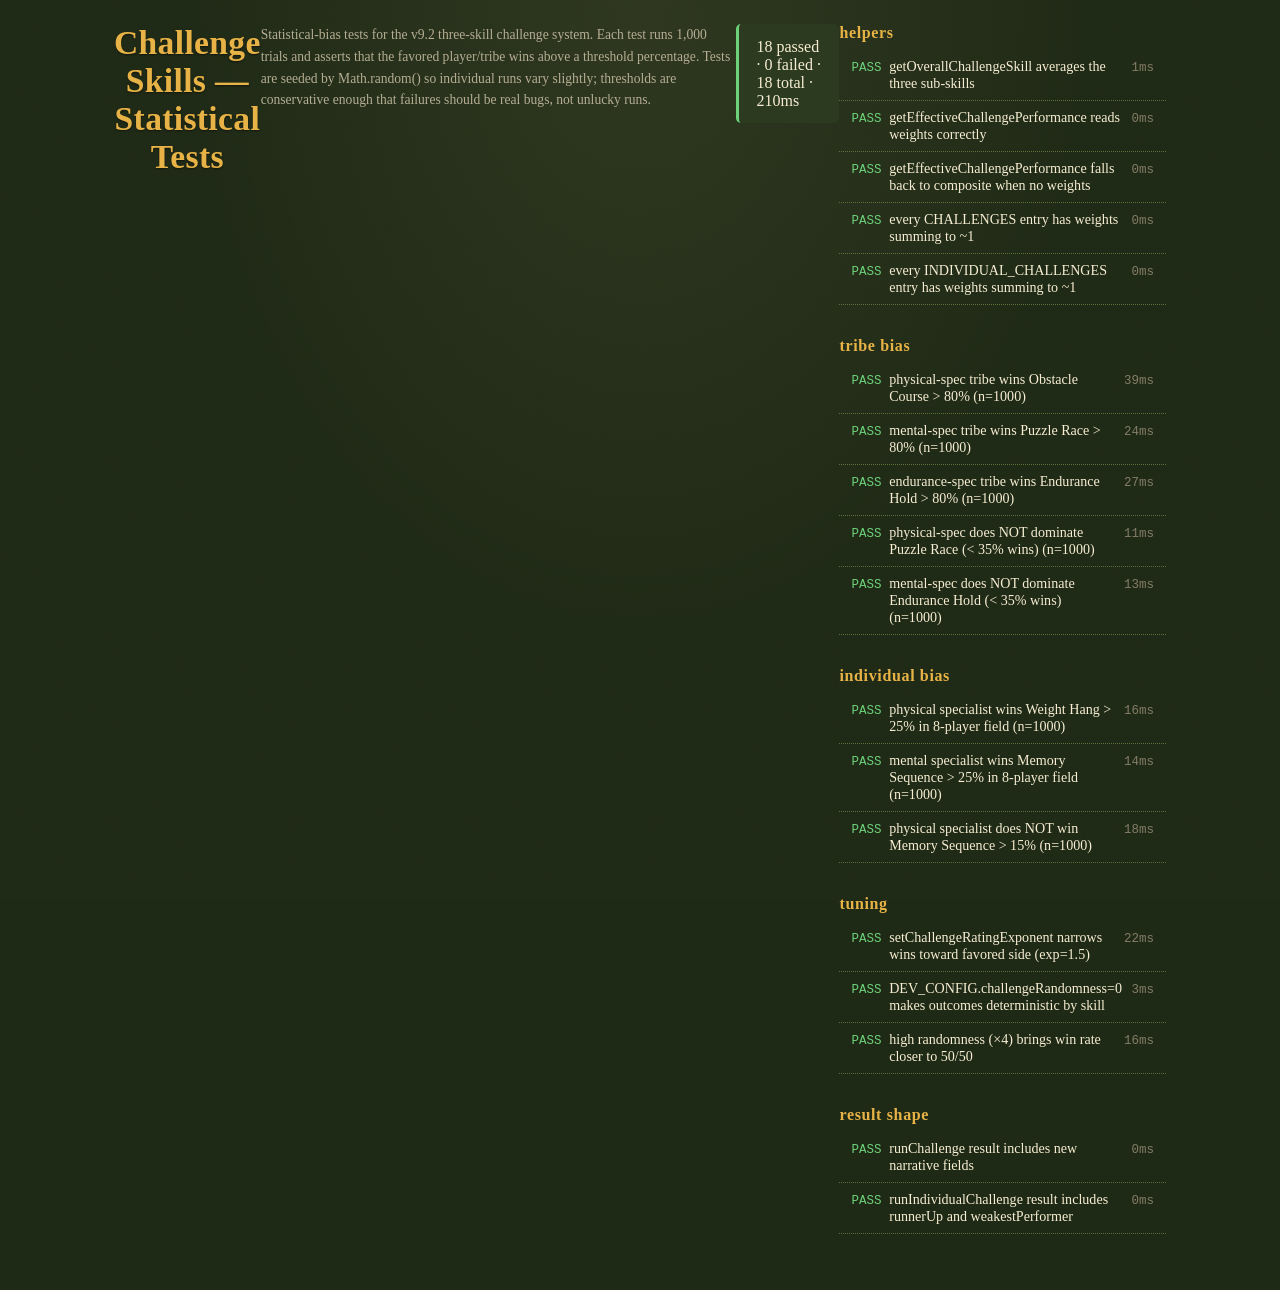
==== tests-challenges.html @ 16ec7fd6 "Add tests and tuning hooks for tri-factor challenge skill system" ====
<!DOCTYPE html>
<html lang="en">
<head>
  <meta charset="UTF-8" />
  <meta name="viewport" content="width=device-width, initial-scale=1.0" />
  <title>Challenge Skills — Statistical Tests</title>
  <link rel="stylesheet" href="src/styles.css" />
  <style>
    body { padding: 1.5rem; max-width: 1100px; margin: 0 auto; }
    .test-suite { margin-bottom: 2rem; }
    .test-suite h3 {
      font-size: 1rem;
      letter-spacing: 0.04em;
      margin-bottom: 0.5rem;
      color: var(--gold);
    }
    .test-row {
      padding: 0.5rem 0.75rem;
      border-bottom: 1px dotted var(--border-dim);
      display: grid;
      grid-template-columns: 4ch 1fr auto;
      gap: 0.6rem;
      align-items: baseline;
      font-size: 0.88rem;
    }
    .test-row[data-status="pass"] .test-tag { color: #6dd17a; }
    .test-row[data-status="fail"] .test-tag { color: #ff7e6e; font-weight: bold; }
    .test-tag { font-family: monospace; font-size: 0.78rem; }
    .test-name { color: var(--text-primary); }
    .test-detail {
      color: var(--text-faint);
      font-family: monospace;
      font-size: 0.78rem;
      text-align: right;
    }
    .test-summary {
      padding: 0.85rem 1.1rem;
      border-radius: 5px;
      margin-bottom: 1.5rem;
      background: var(--bg-card);
      border-left: 3px solid var(--gold);
    }
    .test-summary.all-pass { border-left-color: #6dd17a; }
    .test-summary.has-fail { border-left-color: #ff7e6e; }
  </style>
</head>
<body class="scene-day">

<h1>Challenge Skills — Statistical Tests</h1>
<p class="muted" style="margin-bottom:1.5rem">
  Statistical-bias tests for the v9.2 three-skill challenge system.
  Each test runs 1,000 trials and asserts that the favored player/tribe
  wins above a threshold percentage. Tests are seeded by Math.random() so
  individual runs vary slightly; thresholds are conservative enough that
  failures should be real bugs, not unlucky runs.
</p>

<div id="test-summary" class="test-summary">Running…</div>
<div id="test-results"></div>

<!-- App scripts (no main.js — we don't want auto-boot). -->
<script src="src/util.js"></script>
<script src="src/data/contestants.js"></script>
<script src="src/data/season.js"></script>
<script src="src/data/flavor.js"></script>
<script src="src/data/schema.js"></script>
<script src="src/data/seasonPresets.js"></script>
<script src="src/data/savedSetups.js"></script>
<script src="src/data/setupIo.js"></script>
<script src="src/engine/eventLog.js"></script>
<script src="src/engine/idols.js"></script>
<script src="src/engine/relationships.js"></script>
<script src="src/engine/alliances.js"></script>
<script src="src/engine/campLife.js"></script>
<script src="src/engine/challenge.js"></script>
<script src="src/engine/vote.js"></script>
<script src="src/engine/jury.js"></script>
<script src="src/engine/finalTribal.js"></script>

<script>
// ─── Tiny test harness ──────────────────────────────────────────────────────
const TESTS = [];
function test(suite, name, fn) { TESTS.push({ suite, name, fn }); }

class AssertionError extends Error {}
function assert(cond, msg) {
  if (!cond) throw new AssertionError(msg || "assertion failed");
}

// Statistical assertion helper. Reports the actual win rate so failure
// messages are informative.
function assertWinRate(wins, trials, minPct, label) {
  const pct = (wins / trials) * 100;
  if (pct < minPct) {
    throw new AssertionError(
      `${label}: expected ≥ ${minPct.toFixed(1)}%, got ${pct.toFixed(1)}% (${wins}/${trials})`
    );
  }
  return pct;
}

// ─── Builders ────────────────────────────────────────────────────────────────

function makeContestant(id, name, p, m, e, social = 5, strategy = 5) {
  const c = {
    id, name, tribe: null, active: true,
    physicalChallengeSkill:  p,
    mentalChallengeSkill:    m,
    enduranceChallengeSkill: e,
    social, strategy, suspicion: 0,
  };
  normalizeContestantStats(c);
  return c;
}

// Two 8-player tribes with hand-tuned compositions, used in tribe-bias tests.
function makeTribePair(skewedTribe, otherTribe) {
  return { A: skewedTribe, B: otherTribe };
}

function makeTribeOfSpec(skill, count = 8) {
  // skill: "physical" | "mental" | "endurance" — every member has 9 in that
  // skill and 4 in the other two, so the team is genuinely specialized.
  const p = skill === "physical"  ? 9 : 4;
  const m = skill === "mental"    ? 9 : 4;
  const e = skill === "endurance" ? 9 : 4;
  return Array.from({ length: count }, (_, i) =>
    makeContestant(`${skill}-${i}`, `${skill}#${i}`, p, m, e)
  );
}

function makeTribeBalanced(count = 8) {
  return Array.from({ length: count }, (_, i) =>
    makeContestant(`bal-${i}`, `bal#${i}`, 6, 6, 6)
  );
}

// Picks a specific challenge by name from the engine's arrays so we can
// test against a known type/weights.
function challengeByName(arr, name) {
  const found = arr.find(c => c.name === name);
  if (!found) throw new Error(`Challenge '${name}' not found`);
  return found;
}

// ─── Test instrumentation ───────────────────────────────────────────────────
//
// runChallenge picks a random challenge from CHALLENGES. For statistical
// tests we want to lock the picked challenge by mutating the array
// temporarily. This helper isolates each tribe-challenge run to a single
// named challenge from CHALLENGES.

function withFixedTribeChallenge(name, fn) {
  const original = CHALLENGES.slice();
  const target   = challengeByName(CHALLENGES, name);
  CHALLENGES.length = 0;
  CHALLENGES.push(target);
  try { return fn(); } finally {
    CHALLENGES.length = 0;
    for (const c of original) CHALLENGES.push(c);
  }
}

function withFixedIndividualChallenge(name, fn) {
  const original = INDIVIDUAL_CHALLENGES.slice();
  const target   = challengeByName(INDIVIDUAL_CHALLENGES, name);
  INDIVIDUAL_CHALLENGES.length = 0;
  INDIVIDUAL_CHALLENGES.push(target);
  try { return fn(); } finally {
    INDIVIDUAL_CHALLENGES.length = 0;
    for (const c of original) INDIVIDUAL_CHALLENGES.push(c);
  }
}

const TRIALS = 1000;

// ─── Suite: helpers ──────────────────────────────────────────────────────────

test("helpers", "getOverallChallengeSkill averages the three sub-skills", () => {
  const c = makeContestant("t", "T", 9, 6, 3);
  const o = getOverallChallengeSkill(c);
  assert(Math.abs(o - 6) < 0.001, `expected 6, got ${o}`);
});

test("helpers", "getEffectiveChallengePerformance reads weights correctly", () => {
  const c = makeContestant("t", "T", 8, 4, 6);
  const ch = { challengeSkillWeights: { physical: 0.7, mental: 0.1, endurance: 0.2 } };
  const r = getEffectiveChallengePerformance(c, ch);
  assert(Math.abs(r - 7.2) < 0.001, `expected 7.2, got ${r}`);
});

test("helpers", "getEffectiveChallengePerformance falls back to composite when no weights", () => {
  const c = makeContestant("t", "T", 9, 6, 3);
  const r = getEffectiveChallengePerformance(c, null);
  assert(Math.abs(r - 6) < 0.001, `expected 6, got ${r}`);
});

test("helpers", "every CHALLENGES entry has weights summing to ~1", () => {
  for (const ch of CHALLENGES) {
    const w = ch.challengeSkillWeights;
    assert(w, `${ch.name}: missing weights`);
    const sum = (w.physical ?? 0) + (w.mental ?? 0) + (w.endurance ?? 0);
    assert(Math.abs(sum - 1) < 0.001, `${ch.name}: weights sum to ${sum}, expected 1`);
  }
});

test("helpers", "every INDIVIDUAL_CHALLENGES entry has weights summing to ~1", () => {
  for (const ch of INDIVIDUAL_CHALLENGES) {
    const w = ch.challengeSkillWeights;
    assert(w, `${ch.name}: missing weights`);
    const sum = (w.physical ?? 0) + (w.mental ?? 0) + (w.endurance ?? 0);
    assert(Math.abs(sum - 1) < 0.001, `${ch.name}: weights sum to ${sum}, expected 1`);
  }
});

// ─── Suite: skill bias in tribe challenges ───────────────────────────────────

test("tribe bias", `physical-spec tribe wins Obstacle Course > 80% (n=${TRIALS})`, () => {
  let wins = 0;
  withFixedTribeChallenge("Obstacle Course", () => {
    for (let i = 0; i < TRIALS; i++) {
      const tribes = { A: makeTribeOfSpec("physical"), B: makeTribeBalanced() };
      const result = runChallenge(tribes);
      if (result.winner === "A") wins++;
    }
  });
  assertWinRate(wins, TRIALS, 80, "physical-spec vs balanced (Obstacle Course)");
});

test("tribe bias", `mental-spec tribe wins Puzzle Race > 80% (n=${TRIALS})`, () => {
  let wins = 0;
  withFixedTribeChallenge("Puzzle Race", () => {
    for (let i = 0; i < TRIALS; i++) {
      const tribes = { A: makeTribeOfSpec("mental"), B: makeTribeBalanced() };
      const result = runChallenge(tribes);
      if (result.winner === "A") wins++;
    }
  });
  assertWinRate(wins, TRIALS, 80, "mental-spec vs balanced (Puzzle Race)");
});

test("tribe bias", `endurance-spec tribe wins Endurance Hold > 80% (n=${TRIALS})`, () => {
  let wins = 0;
  withFixedTribeChallenge("Endurance Hold", () => {
    for (let i = 0; i < TRIALS; i++) {
      const tribes = { A: makeTribeOfSpec("endurance"), B: makeTribeBalanced() };
      const result = runChallenge(tribes);
      if (result.winner === "A") wins++;
    }
  });
  assertWinRate(wins, TRIALS, 80, "endurance-spec vs balanced (Endurance Hold)");
});

test("tribe bias", `physical-spec does NOT dominate Puzzle Race (< 35% wins) (n=${TRIALS})`, () => {
  // Inverse check: a physical-stacked team should LOSE the puzzle most of
  // the time when up against a balanced tribe.
  let wins = 0;
  withFixedTribeChallenge("Puzzle Race", () => {
    for (let i = 0; i < TRIALS; i++) {
      const tribes = { A: makeTribeOfSpec("physical"), B: makeTribeBalanced() };
      const result = runChallenge(tribes);
      if (result.winner === "A") wins++;
    }
  });
  const pct = (wins / TRIALS) * 100;
  if (pct >= 35) {
    throw new AssertionError(
      `physical-spec wins ${pct.toFixed(1)}% of Puzzle Race vs balanced — should be < 35%`
    );
  }
});

test("tribe bias", `mental-spec does NOT dominate Endurance Hold (< 35% wins) (n=${TRIALS})`, () => {
  let wins = 0;
  withFixedTribeChallenge("Endurance Hold", () => {
    for (let i = 0; i < TRIALS; i++) {
      const tribes = { A: makeTribeOfSpec("mental"), B: makeTribeBalanced() };
      const result = runChallenge(tribes);
      if (result.winner === "A") wins++;
    }
  });
  const pct = (wins / TRIALS) * 100;
  if (pct >= 35) {
    throw new AssertionError(
      `mental-spec wins ${pct.toFixed(1)}% of Endurance Hold vs balanced — should be < 35%`
    );
  }
});

// ─── Suite: skill bias in individual challenges ─────────────────────────────

test("individual bias", `physical specialist wins Weight Hang > 25% in 8-player field (n=${TRIALS})`, () => {
  // In an 8-player field, baseline win rate is 12.5%. A specialist tuned
  // to the dominant skill should clear 25% — twice baseline. Conservative
  // threshold to avoid flake; tighten if exponent is raised in the future.
  let wins = 0;
  withFixedIndividualChallenge("Weight Hang", () => {
    for (let i = 0; i < TRIALS; i++) {
      const specialist = makeContestant("spec", "Spec", 5, 4, 10);
      const others = Array.from({ length: 7 }, (_, i) =>
        makeContestant(`o${i}`, `O${i}`, 6, 6, 6)
      );
      const result = runIndividualChallenge([specialist, ...others]);
      if (result.winner.id === "spec") wins++;
    }
  });
  assertWinRate(wins, TRIALS, 25, "endurance-spec in Weight Hang (8-player field)");
});

test("individual bias", `mental specialist wins Memory Sequence > 25% in 8-player field (n=${TRIALS})`, () => {
  let wins = 0;
  withFixedIndividualChallenge("Memory Sequence", () => {
    for (let i = 0; i < TRIALS; i++) {
      const specialist = makeContestant("spec", "Spec", 4, 10, 5);
      const others = Array.from({ length: 7 }, (_, i) =>
        makeContestant(`o${i}`, `O${i}`, 6, 6, 6)
      );
      const result = runIndividualChallenge([specialist, ...others]);
      if (result.winner.id === "spec") wins++;
    }
  });
  assertWinRate(wins, TRIALS, 25, "mental-spec in Memory Sequence (8-player field)");
});

test("individual bias", `physical specialist does NOT win Memory Sequence > 15% (n=${TRIALS})`, () => {
  // Inverse: physical specialist in mental challenge should be at or below
  // baseline (12.5%). 15% threshold leaves slack for noise.
  let wins = 0;
  withFixedIndividualChallenge("Memory Sequence", () => {
    for (let i = 0; i < TRIALS; i++) {
      const specialist = makeContestant("spec", "Spec", 10, 4, 5);
      const others = Array.from({ length: 7 }, (_, i) =>
        makeContestant(`o${i}`, `O${i}`, 6, 6, 6)
      );
      const result = runIndividualChallenge([specialist, ...others]);
      if (result.winner.id === "spec") wins++;
    }
  });
  const pct = (wins / TRIALS) * 100;
  if (pct > 15) {
    throw new AssertionError(
      `physical-spec wins ${pct.toFixed(1)}% of Memory Sequence — expected ≤ 15%`
    );
  }
});

// ─── Suite: tuning hooks ────────────────────────────────────────────────────

test("tuning", `setChallengeRatingExponent narrows wins toward favored side (exp=1.5)`, () => {
  // Same scenario as the earlier mental-specialist test, but with a higher
  // exponent. The favored side should win MORE often than at exponent 1.0.
  const baseline = (() => {
    let wins = 0;
    withFixedTribeChallenge("Puzzle Race", () => {
      for (let i = 0; i < TRIALS / 2; i++) {
        const tribes = { A: makeTribeOfSpec("mental"), B: makeTribeBalanced() };
        if (runChallenge(tribes).winner === "A") wins++;
      }
    });
    return wins / (TRIALS / 2);
  })();

  const prev = setChallengeRatingExponent(1.5);
  let amplifiedWins = 0;
  try {
    withFixedTribeChallenge("Puzzle Race", () => {
      for (let i = 0; i < TRIALS / 2; i++) {
        const tribes = { A: makeTribeOfSpec("mental"), B: makeTribeBalanced() };
        if (runChallenge(tribes).winner === "A") amplifiedWins++;
      }
    });
  } finally {
    setChallengeRatingExponent(prev);
  }
  const amplified = amplifiedWins / (TRIALS / 2);

  if (amplified < baseline - 0.05) {
    throw new AssertionError(
      `expected amplified (${(amplified * 100).toFixed(1)}%) ≥ baseline (${(baseline * 100).toFixed(1)}%) - 5%`
    );
  }
});

test("tuning", `DEV_CONFIG.challengeRandomness=0 makes outcomes deterministic by skill`, () => {
  const prevRand = window.DEV_CONFIG?.challengeRandomness;
  window.DEV_CONFIG = window.DEV_CONFIG || {};
  window.DEV_CONFIG.challengeRandomness = 0;
  let wins = 0;
  try {
    withFixedTribeChallenge("Obstacle Course", () => {
      for (let i = 0; i < 200; i++) {
        const tribes = { A: makeTribeOfSpec("physical"), B: makeTribeBalanced() };
        if (runChallenge(tribes).winner === "A") wins++;
      }
    });
  } finally {
    window.DEV_CONFIG.challengeRandomness = prevRand;
  }
  // With zero randomness, the stronger tribe should win 100% of the time.
  if (wins !== 200) {
    throw new AssertionError(
      `expected 200/200 wins with randomness=0, got ${wins}/200`
    );
  }
});

test("tuning", `high randomness (×4) brings win rate closer to 50/50`, () => {
  const prevRand = window.DEV_CONFIG?.challengeRandomness;
  window.DEV_CONFIG = window.DEV_CONFIG || {};
  window.DEV_CONFIG.challengeRandomness = 4;
  let wins = 0;
  try {
    withFixedTribeChallenge("Obstacle Course", () => {
      for (let i = 0; i < TRIALS; i++) {
        const tribes = { A: makeTribeOfSpec("physical"), B: makeTribeBalanced() };
        if (runChallenge(tribes).winner === "A") wins++;
      }
    });
  } finally {
    window.DEV_CONFIG.challengeRandomness = prevRand;
  }
  const pct = (wins / TRIALS) * 100;
  // High randomness should pull the rate well below the >80% bias seen at
  // randomness=1. Conservative bound: < 80%.
  if (pct >= 80) {
    throw new AssertionError(
      `expected high-randomness physical-spec wins < 80%, got ${pct.toFixed(1)}%`
    );
  }
});

// ─── Suite: result shape ─────────────────────────────────────────────────────

test("result shape", "runChallenge result includes new narrative fields", () => {
  const tribes = { A: makeTribeOfSpec("physical"), B: makeTribeBalanced() };
  const r = runChallenge(tribes);
  assert("challengeType"    in r, "missing challengeType");
  assert("topPerformer"     in r, "missing topPerformer");
  assert("weakestPerformer" in r, "missing weakestPerformer");
});

test("result shape", "runIndividualChallenge result includes runnerUp and weakestPerformer", () => {
  const members = Array.from({ length: 6 }, (_, i) =>
    makeContestant(`m${i}`, `M${i}`, 5 + i, 5, 5)
  );
  const r = runIndividualChallenge(members);
  assert("runnerUp"         in r, "missing runnerUp");
  assert("weakestPerformer" in r, "missing weakestPerformer");
  assert(r.winner !== r.runnerUp, "winner and runnerUp should differ");
});

// ─── Run ─────────────────────────────────────────────────────────────────────

window.addEventListener("DOMContentLoaded", () => {
  const resultsEl = document.getElementById("test-results");
  const summaryEl = document.getElementById("test-summary");

  const bySuite = {};
  for (const t of TESTS) (bySuite[t.suite] ||= []).push(t);

  let passed = 0, failed = 0;
  const startedAt = performance.now();

  for (const suiteName of Object.keys(bySuite)) {
    const suiteEl = document.createElement("div");
    suiteEl.className = "test-suite";
    suiteEl.innerHTML = `<h3>${suiteName}</h3>`;
    for (const t of bySuite[suiteName]) {
      const row = document.createElement("div");
      row.className = "test-row";
      const t0 = performance.now();
      try {
        t.fn();
        const ms = (performance.now() - t0).toFixed(0);
        row.dataset.status = "pass";
        row.innerHTML = `<span class="test-tag">PASS</span>
                         <span class="test-name">${t.name}</span>
                         <span class="test-detail">${ms}ms</span>`;
        passed++;
      } catch (e) {
        const ms = (performance.now() - t0).toFixed(0);
        row.dataset.status = "fail";
        row.innerHTML = `<span class="test-tag">FAIL</span>
                         <span class="test-name">${t.name}</span>
                         <span class="test-detail">${ms}ms · ${(e && e.message) || e}</span>`;
        failed++;
        console.error("[test failed]", t.suite, t.name, e);
      }
      suiteEl.appendChild(row);
    }
    resultsEl.appendChild(suiteEl);
  }

  const totalMs = (performance.now() - startedAt).toFixed(0);
  summaryEl.textContent =
    `${passed} passed · ${failed} failed · ${TESTS.length} total · ${totalMs}ms`;
  summaryEl.classList.add(failed === 0 ? "all-pass" : "has-fail");
});
</script>

</body>
</html>
---- src/styles.css ----
/* ── Reset ── */
*, *::before, *::after {
  box-sizing: border-box;
  margin: 0;
  padding: 0;
}

/* ──────────────────────────────────────────────────────────────────────── */
/* v8.1 — Visual design system foundation                                 */
/*                                                                         */
/* Two scene palettes:                                                    */
/*   • DAY (default :root) — Camp Life: weathered driftwood, warm sand,   */
/*     palm shadow, sun-glazed wood, woven cord. Warm-dusk dark mode      */
/*     with cream text on amber-tinted dark surfaces. Feels like sitting */
/*     under a shade structure on the beach late in the afternoon.        */
/*                                                                        */
/*   • NIGHT (body.scene-night) — Tribal Council: firelit charcoal,       */
/*     ember red-orange, smoke, deep jungle. Used for Tribal Council and  */
/*     Final Tribal screens. Pushes toward black with torch-amber glow.   */
/*                                                                        */
/* All existing screens read these tokens by name (--bg-card, --gold,     */
/* etc.) so the palette swap propagates without per-screen CSS surgery.   */
/* Hardcoded hex values remaining in older CSS will still render but      */
/* won't shift between scenes — that's OK as a first pass; v8.x can       */
/* migrate them as needed.                                                */
/* ──────────────────────────────────────────────────────────────────────── */

/* ──────────────────────────────────────────────────────────────────────── */
/* v8.9 — TRUE warm-jungle correction                                      */
/*                                                                         */
/* The v8.8 jungle palette had hex values where Blue ≥ Red                */
/* (e.g. #2a4030 = R42/G64/B48), which made the foundation read as a      */
/* cool sea-green / blue-green rather than a warm forest green. This     */
/* pass rebuilds the palette with G dominant and B much lower than R    */
/* for every surface — pure foliage, moss, olive, canopy, bark.        */
/*                                                                      */
/* Correctness rule applied to every surface token:                    */
/*   GREEN dominant, RED close behind, BLUE clearly lowest.            */
/*   (e.g. #2c3a1f = R44/G58/B31 reads as warm forest green;           */
/*    avoid #2a4030 = R42/G64/B48 which reads as sea green.)           */
/*                                                                     */
/* Day palette: humid sunlit jungle — deep canopy base, lifted leaf   */
/* panels, sun-bleached olive borders, warm parchment text.           */
/*                                                                    */
/* Night palette: deep jungle-night — green-black canopy shadow,     */
/* charcoal-moss panels, ember edges.                                */
/*                                                                   */
/* Both palettes use warm overhead light + ember-from-below overlays */
/* to add humid tropical atmosphere on top of the foliage tones.    */
/* ──────────────────────────────────────────────────────────────── */

:root {
  /* ── Surfaces ─ true warm forest jungle (G dominant, B lowest) */
  --bg-base:      #1f2a16;   /* deep canopy shadow   — R31/G42/B22 */
  --bg-card:      #2c3a1f;   /* lifted leaf panel    — R44/G58/B31 */
  --bg-raised:    #3e5028;   /* sunlit foliage       — R62/G80/B40 */
  --border-dim:   #5c7038;   /* muted olive sage     — R92/G112/B56 */
  --border-mid:   #7d9456;   /* sun-bleached olive   — R125/G148/B86 */

  /* ── Text ─ warm parchment, very high contrast on warm green */
  --text-primary: #f6edd2;   /* sun-faded canvas */
  --text-dim:     #ddd1ae;   /* faded parchment */
  --text-muted:   #b5ae93;   /* aged parchment */
  --text-faint:   #847d68;   /* dust label */

  /* ── Accent ─ torchlight gold (unchanged) */
  --gold:         #e8b346;
  --gold-dim:     #c89028;

  /* ── Status colors ─ readable on warm green
     Green-text shifts to a brighter SUN-LEAF so it stands apart from
     the warm-moss backgrounds. Red-text shifts toward warm clay/coral
     — the complementary opposite of green, pops without clashing. */
  --green-bg:     #1a2415;   /* deeper canopy */
  --green-border: #4d7035;
  --green-text:   #b8e090;   /* fresh sun-leaf */

  --red-bg:       #2e1d18;
  --red-border:   #8a4632;   /* terracotta */
  --red-text:     #ed9a78;   /* warm clay */

  /* ── Shadows ─ daytime panels lift gently, jungle-floor green tinted */
  --shadow-low:   0 1px 2px rgba(20, 25, 12, 0.25);
  --shadow-med:   0 4px 12px rgba(20, 25, 12, 0.28),
                  inset 0 1px 0 rgba(255, 245, 220, 0.06);
  --shadow-high:  0 8px 24px rgba(20, 25, 12, 0.35),
                  inset 0 1px 0 rgba(255, 245, 220, 0.08);

  /* ── Atmospheric overlay ─ subtle sunlit warmth filtering through canopy */
  --scene-overlay: radial-gradient(
    ellipse at 50% 0%,
    rgba(255, 220, 150, 0.07) 0%,
    rgba(255, 220, 150, 0)    50%
  );
}

/* ──────────────────────────────────────────────────────────────────────── */
/* NIGHT scene — Tribal Council / firelit / ceremonial                    */
/* Activated by body.scene-night (set in main.js showScreen).             */
/* v8.9: hex values rebuilt with G dominant and B clearly lowest, so     */
/* the night palette reads as warm jungle-night green-black rather than */
/* a cool sea-green-black. Tribal still feels darker and more dangerous */
/* than Camp Life, with the same warm-foliage foundation as day.        */
/* ──────────────────────────────────────────────────────────────────── */
body.scene-night {
  /* ── Surfaces ─ deep jungle-night, warm green-black (G > R > B) */
  --bg-base:      #121a0e;   /* deep canopy shadow at night — R18/G26/B14 */
  --bg-card:      #1c2616;   /* charcoal-moss panel        — R28/G38/B22 */
  --bg-raised:    #283322;   /* raised charcoal-moss        — R40/G51/B34 */
  --border-dim:   #2e3a22;   /* deeper jungle border        — R46/G58/B34 */
  --border-mid:   #4d5e36;   /* ember-licked olive edge     — R77/G94/B54 */

  /* ── Text ─ warmer cream against jungle-night */
  --text-primary: #f4e8cc;
  --text-dim:     #d8caa4;
  --text-muted:   #9c947c;
  --text-faint:   #6c6858;

  /* ── Accent ─ torch flame, slightly brighter */
  --gold:         #f4c542;
  --gold-dim:     #cc9528;

  /* ── Status colors ─ readable on jungle-night */
  --green-text:   #98c890;
  --red-text:     #ec8870;

  /* ── Shadows ─ slightly deeper at night, jungle-floor green tinted */
  --shadow-med:   0 4px 18px rgba(0, 0, 0, 0.45),
                  inset 0 1px 0 rgba(244, 200, 120, 0.06);
  --shadow-high:  0 12px 36px rgba(0, 0, 0, 0.55),
                  inset 0 1px 0 rgba(244, 200, 120, 0.08);

  /* Ember glow rising from below — torch at the center of the firepit */
  --scene-overlay: radial-gradient(
    ellipse at 50% 100%,
    rgba(244, 145, 50, 0.08) 0%,
    rgba(244, 145, 50, 0)    50%
  );
}

/* ── Base ── */
body {
  font-family: Georgia, "Iowan Old Style", "Palatino Linotype", serif;
  background-color: var(--bg-base);
  color: var(--text-primary);
  min-height: 100vh;
  display: flex;
  justify-content: center;
  align-items: flex-start;
  padding: 2rem 1rem;
  position: relative;
  /* v8.1 + v8.6 + v8.7: scene-aware atmospheric wash. The scene overlay
     (warm-overhead light for day, ember-from-below at night) is always
     present; the inner vignette that darkens page edges is gated to
     night via the .scene-night override block below — daytime screens
     read as open and bright, nighttime Tribal carries the darkening. */
  background-image: var(--scene-overlay);
  background-attachment: fixed;
}

/* v8.7: night-only vignette layer. Tribal screens get the page-edge
   darkening that creates the firepit/chamber feeling. Day screens skip
   this entirely so Camp Life and other daytime contexts feel outdoors-
   bright. Overrides the body background-image to add the vignette. */
body.scene-night {
  background-image:
    var(--scene-overlay),
    radial-gradient(ellipse at 50% 50%,
      transparent 50%,
      rgba(0, 0, 0, 0.32) 100%);
}

/* v8.1: subtle film-grain texture overlay for "humid air" — sits between
   body bg and content. Pure CSS via SVG noise data URL so no asset is
   needed. Opacity is intentionally very low so the grain reads as
   atmosphere, not as visual noise. */
body::before {
  content: "";
  position: fixed;
  inset: 0;
  pointer-events: none;
  z-index: 0;
  /* v8.7: day reduces grain further so daytime screens feel clean and bright;
     night keeps a touch more grain for atmosphere. The base value here is
     the day intensity; .scene-night overrides up. */
  opacity: 0.025;
  mix-blend-mode: overlay;
  background-image: url("data:image/svg+xml;utf8,<svg xmlns='http://www.w3.org/2000/svg' width='180' height='180'><filter id='n'><feTurbulence type='fractalNoise' baseFrequency='0.85' numOctaves='2' stitchTiles='stitch'/><feColorMatrix values='0 0 0 0 1  0 0 0 0 0.95  0 0 0 0 0.85  0 0 0 0.5 0'/></filter><rect width='100%25' height='100%25' filter='url(%23n)' opacity='1'/></svg>");
}

/* v8.7: night keeps a stronger noise grain for ceremonial atmosphere */
body.scene-night::before {
  opacity: 0.045;
}

/* Body content sits above the noise overlay */
body > * {
  position: relative;
  z-index: 1;
}

/* ── Typography ── */
/* v8.1: headings use a slightly heavier serif weight + warm gold color
   suggestive of carved/torchlit lettering. Letter-spacing tightened so
   they read as titles, not labels. */
h1 {
  font-size: 2.1rem;
  color: var(--gold);
  margin-bottom: 0.5rem;
  text-align: center;
  font-weight: 600;
  letter-spacing: 0.01em;
  text-shadow: 0 1px 2px rgba(0, 0, 0, 0.5);
}

h2 {
  font-size: 1.45rem;
  color: var(--gold);
  margin-bottom: 0.35rem;
  font-weight: 600;
  letter-spacing: 0.01em;
  text-shadow: 0 1px 1px rgba(0, 0, 0, 0.4);
}

h3 {
  font-size: 1rem;
  color: var(--text-primary);
  margin-bottom: 0.5rem;
}

p {
  line-height: 1.6;
  margin-bottom: 0.75rem;
}

/* Small all-caps label shown above a screen's main heading.
   v8.1: warmed letterspacing — feels like a carved label on a wood plank. */
.screen-eyebrow {
  font-size: 0.7rem;
  text-transform: uppercase;
  letter-spacing: 0.16em;
  color: var(--text-faint);
  margin-bottom: 0.3rem;
  margin-top: 0;
}

/* ── Buttons ── */
/* v8.1: warm gold button with subtle wood-grain edge + recessed shadow.
   Feels like a carved sign or amber torch glow rather than a flat
   web-app button. Uses gradient for depth without being skeuomorphic. */
button {
  background: linear-gradient(180deg, var(--gold) 0%, var(--gold-dim) 100%);
  color: #1a1208;
  border: 1px solid var(--gold-dim);
  border-radius: 5px;
  padding: 0.65rem 1.4rem;
  font-size: 1rem;
  font-family: inherit;
  font-weight: 600;
  letter-spacing: 0.02em;
  cursor: pointer;
  transition: filter 180ms ease, transform 100ms ease, box-shadow 180ms ease;
  box-shadow:
    0 2px 4px rgba(0, 0, 0, 0.35),
    inset 0 1px 0 rgba(255, 240, 200, 0.4);
}

button:hover:not(:disabled) {
  filter: brightness(1.08);
  box-shadow:
    0 3px 8px rgba(0, 0, 0, 0.45),
    inset 0 1px 0 rgba(255, 240, 200, 0.5),
    0 0 12px rgba(244, 180, 70, 0.25);
}

button:active:not(:disabled) {
  transform: translateY(1px);
  box-shadow:
    0 1px 2px rgba(0, 0, 0, 0.4),
    inset 0 1px 0 rgba(255, 240, 200, 0.3);
}

button:disabled {
  background: var(--bg-raised);
  color: var(--text-faint);
  border-color: var(--border-dim);
  cursor: not-allowed;
  box-shadow: none;
}

/* v8.1: input + textarea + select base styling. Aged-parchment feel —
   wood-bordered, warm-cream text, no harsh focus ring. */
input[type="text"],
input[type="number"],
input[type="search"],
textarea,
select {
  background: var(--bg-raised);
  color: var(--text-primary);
  border: 1px solid var(--border-mid);
  border-radius: 4px;
  padding: 0.5rem 0.7rem;
  font-family: inherit;
  font-size: 0.95rem;
  transition: border-color 180ms ease, box-shadow 180ms ease;
}

input:focus,
textarea:focus,
select:focus {
  outline: none;
  border-color: var(--gold-dim);
  box-shadow: 0 0 0 1px var(--gold-dim),
              inset 0 1px 2px rgba(0, 0, 0, 0.3);
}

/* ── App shell ── */
#app {
  width: 100%;
  max-width: 960px;
}

/* ── Screen base ── */
.screen {
  animation: fadeIn 0.3s ease;
  padding-bottom: 2.5rem;
}

@keyframes fadeIn {
  from { opacity: 0; transform: translateY(8px); }
  to   { opacity: 1; transform: translateY(0); }
}

/* ── Home / Select Screen ── */
.select-header {
  text-align: center;
  margin-bottom: 2rem;
}

.select-subtitle {
  color: var(--text-muted);
  font-size: 0.9rem;
  margin-bottom: 0.5rem;
}

.select-instructions {
  color: var(--text-dim);   /* v8.5: was #bbb */
  font-size: 0.95rem;
  max-width: 520px;
  margin: 0 auto;
}

/* ── Tribe Sections ── */
.tribe-section {
  margin-bottom: 2.5rem;
}

.tribe-header {
  display: flex;
  align-items: baseline;
  gap: 0.75rem;
  border-left: 4px solid;        /* color set inline via JS */
  padding: 0.4rem 0.75rem;
  margin-bottom: 0.75rem;
}

.tribe-header-name {
  font-size: 1.1rem;
  font-weight: bold;
  text-transform: uppercase;
  letter-spacing: 0.06em;
}

.tribe-header-count {
  font-size: 0.8rem;
  color: #666;
}

/* ── Contestant Grid ── */
/* 4-col: used on the select screen */
.contestant-grid {
  display: grid;
  grid-template-columns: repeat(4, 1fr);
  gap: 0.75rem;
}

/* 2-col: used on the tribal voting screen (fewer candidates, needs more breathing room) */
.contestant-grid-2col {
  display: grid;
  grid-template-columns: repeat(2, 1fr);
  gap: 0.75rem;
}

/* ── Contestant Cards ── */
.contestant-card {
  background-color: var(--bg-card);
  border: 2px solid var(--border-dim);
  border-radius: 6px;
  padding: 0.9rem 0.85rem 0.8rem;
  cursor: pointer;
  transition: border-color 0.15s, background-color 0.15s, box-shadow 0.15s;
  position: relative;
  overflow: hidden;
}

.contestant-card:hover {
  border-color: var(--gold-dim);   /* v8.5: was #8899cc (legacy navy theme) */
}

.contestant-card.selected {
  border-color: var(--gold);
  background-color: var(--bg-raised);
  box-shadow: 0 0 0 2px var(--gold);
}

/* Thin tribe-color stripe at the top of each card */
.card-tribe-pip {
  position: absolute;
  top: 0;
  left: 0;
  right: 0;
  height: 3px;
}

/* "▶ Your pick" badge — hidden until card is selected */
.card-selected-indicator {
  display: none;
  font-size: 0.65rem;
  color: var(--gold);
  text-transform: uppercase;
  letter-spacing: 0.06em;
  margin-bottom: 0.35rem;
  margin-top: 0.15rem;
}

.contestant-card.selected .card-selected-indicator {
  display: block;
}

.card-name {
  font-size: 0.95rem;
  font-weight: bold;
  color: var(--text-primary);
  margin-bottom: 0.65rem;
  margin-top: 0.25rem;
  line-height: 1.2;
}

/* Stats section inside each card */
.card-stats {
  border-top: 1px solid #2a3a60;
  padding-top: 0.55rem;
  display: flex;
  flex-direction: column;
  gap: 0.1rem;
}

.stat-row {
  display: flex;
  justify-content: space-between;
  align-items: center;
  margin-top: 0.3rem;
}

.stat-label {
  font-size: 0.67rem;
  text-transform: uppercase;
  letter-spacing: 0.04em;
  color: var(--text-faint);
}

.stat-value {
  font-size: 0.85rem;
  color: var(--text-dim);
  font-variant-numeric: tabular-nums;
  font-weight: bold;
}

.contestant-card.selected .stat-value {
  color: var(--text-primary);
}

/* Bar that visualises the stat value (0–10 maps to 0–100%) */
.stat-bar {
  height: 2px;
  background-color: #253560;
  border-radius: 2px;
  overflow: hidden;
  margin-top: 0.2rem;
}

/* v9.1: compact sub-skill breakdown line ("P 8 · M 6 · E 9").
   Used on tribal-cards where a full set of three bars per skill would
   make the cards too tall. */
.stat-substats {
  font-size: 0.68rem;
  color: var(--text-faint);
  letter-spacing: 0.04em;
  margin: 0.15rem 0 0.45rem;
}

.stat-bar-fill {
  height: 100%;
  background-color: #6a80cc;
  border-radius: 2px;
}

.contestant-card.selected .stat-bar-fill {
  background-color: #a0b0e0;
}

/* ── Selection Preview Bar ── */
.selection-preview {
  display: flex;
  align-items: center;
  justify-content: space-between;
  gap: 1rem;
  background-color: var(--bg-card);
  border: 1px solid var(--border-dim);
  border-radius: 6px;
  padding: 0.9rem 1.25rem;
  margin-top: 0.75rem;
}

.selection-preview.hidden {
  display: none;
}

.preview-label {
  font-size: 0.75rem;
  text-transform: uppercase;
  letter-spacing: 0.05em;
  color: #666;
  margin-right: 0.5rem;
}

.preview-name {
  font-size: 1rem;
  font-weight: bold;
  color: var(--gold);
  margin-right: 0.5rem;
}

.preview-tribe-tag {
  font-size: 0.8rem;
  text-transform: uppercase;
  letter-spacing: 0.05em;
}

.no-selection-hint {
  text-align: center;
  color: #555;
  font-size: 0.85rem;
  margin-top: 1rem;
}

.no-selection-hint.hidden {
  display: none;
}

/* ── Camp Life: episode opener line ── */
.camp-episode-opener {
  font-size: 0.85rem;
  font-style: italic;
  margin-bottom: 0.6rem;
  line-height: 1.5;
}

/* ── Camp Life: hidden immunity idol badge ── */
/* Shown when the player holds at least one idol. Private knowledge only — */
/* other players don't see this. Sits between the opener and status banner. */
.camp-idol-badge {
  display: flex;
  align-items: center;
  gap: 0.5rem;
  background: linear-gradient(135deg, #1a1a0a, #252510);
  border: 1px solid #a08020;
  border-radius: 4px;
  padding: 0.55rem 0.9rem;
  margin-bottom: 0.75rem;
  font-size: 0.85rem;
}

.camp-idol-icon {
  color: var(--gold);
  font-size: 0.9rem;
  flex-shrink: 0;
}

.camp-idol-label {
  color: var(--gold);
  font-weight: bold;
  letter-spacing: 0.01em;
}

.camp-idol-scope {
  font-weight: normal;
  color: var(--gold-dim);
  font-style: italic;
}

/* ── Camp Life: category submenu (v5.2) ────────────────────────── */
/* Two-step menu flow. Top level shows category cards; clicking a card    */
/* drills into that category's action list with a "← Back" link.          */

/* Top-level: stacked vertical cards. Stacking (rather than 3-column grid) */
/* keeps each card readable and lets future versions add a 4th category    */
/* without re-laying out. */
.category-picker-grid {
  display: flex;
  flex-direction: column;
  gap: 0.55rem;
}

.category-card {
  position: relative;
  display: flex;
  flex-direction: column;
  align-items: stretch;
  gap: 0.2rem;
  background: var(--bg-card);
  border: 1px solid var(--border-mid);
  border-left: 3px solid var(--gold-dim);
  border-radius: 4px;
  padding: 0.7rem 0.95rem;
  padding-right: 1.8rem;
  font-family: inherit;
  color: var(--text-primary);
  text-align: left;
  cursor: pointer;
  transition: border-color 0.1s ease, background 0.1s ease;
}

.category-card:hover {
  background: var(--bg-raised);
  border-color: var(--text-dim);
  border-left-color: var(--gold);
}

/* v5.8: subtle arrow indicator that brightens on hover. */
.category-card-arrow {
  position: absolute;
  right: 0.85rem;
  top: 50%;
  transform: translateY(-50%);
  font-size: 1.1rem;
  color: var(--text-faint);
  opacity: 0.55;
  transition: color 150ms ease, opacity 150ms ease, transform 150ms ease;
  pointer-events: none;
}
.category-card:hover .category-card-arrow {
  color: var(--gold);
  opacity: 1;
  transform: translateY(-50%) translateX(2px);
}

.category-card-row {
  display: flex;
  align-items: baseline;
  justify-content: space-between;
  gap: 0.5rem;
}

.category-card-label {
  font-size: 1rem;
  font-weight: bold;
  letter-spacing: 0.01em;
  color: var(--text-primary);
}

.category-card-count {
  font-size: 0.7rem;
  color: var(--text-muted);
  letter-spacing: 0.06em;
  text-transform: uppercase;
}

.category-card-desc {
  font-size: 0.82rem;
  color: var(--text-dim);
  line-height: 1.4;
}

/* In-category: Back link + category title + standard action grid below. */
.action-back-btn {
  background: transparent;
  border: 1px solid var(--border-mid);
  color: var(--text-dim);
  padding: 0.35rem 0.75rem;
  border-radius: 3px;
  font-family: inherit;
  font-size: 0.78rem;
  cursor: pointer;
  margin-bottom: 0.55rem;
  align-self: flex-start;
  transition: color 150ms ease, border-color 150ms ease, background 150ms ease, transform 150ms ease;
}

.action-back-btn:hover {
  border-color: var(--gold-dim);
  color: var(--gold);
  background: var(--bg-raised);
  transform: translateX(-2px);
}

.category-section-title {
  display: flex;
  flex-direction: column;
  gap: 0.15rem;
  margin-bottom: 0.55rem;
  padding-bottom: 0.3rem;
  border-bottom: 1px solid var(--border-dim);
}

.category-section-label {
  font-size: 0.78rem;
  text-transform: uppercase;
  letter-spacing: 0.08em;
  color: var(--gold-dim);
  font-weight: bold;
}

.category-section-desc {
  font-size: 0.72rem;
  font-style: italic;
  color: var(--text-dim);
}

/* ── Camp Life: end-of-camp target list (v5.7) ──────────────────── */
/* Visible during camp phase 2 when the player is going to tribal. Lists */
/* the top 3 most-targeted players in alphabetical order. The panel takes */
/* a warning treatment when the player is among the three. */
.target-list-panel {
  background: var(--bg-card);
  border: 1px solid var(--border-mid);
  border-left: 3px solid #b88545;        /* default — amber edge */
  border-radius: 5px;
  padding: 0.7rem 0.95rem 0.6rem;
  margin-bottom: 0.85rem;
}

.target-list-panel-danger {
  border-left-color: var(--red-text);
  box-shadow: inset 0 0 0 1px rgba(192, 112, 128, 0.12);
}

.target-list-header {
  display: flex;
  align-items: baseline;
  border-bottom: 1px solid var(--border-dim);
  padding-bottom: 0.3rem;
  margin-bottom: 0.4rem;
}

.target-list-title {
  font-size: 0.78rem;
  text-transform: uppercase;
  letter-spacing: 0.08em;
  color: #b88545;                         /* amber title */
  font-weight: bold;
}

.target-list-panel-danger .target-list-title {
  color: var(--red-text);
}

.target-list-subtitle {
  font-size: 0.85rem;
  color: var(--text-dim);
  font-style: italic;
  margin-bottom: 0.45rem;
  line-height: 1.4;
}

.target-list-panel-danger .target-list-subtitle {
  color: var(--red-text);
  font-style: normal;
  font-weight: bold;
}

.target-list {
  list-style: none;
  margin: 0;
  padding: 0;
  display: flex;
  flex-direction: column;
  gap: 0.18rem;
  margin-bottom: 0.5rem;
}

.target-row {
  display: grid;
  grid-template-columns: 0.8rem 1fr;
  align-items: center;
  gap: 0.55rem;
  padding: 0.25rem 0.15rem;
  font-size: 0.85rem;
}

.target-row + .target-row {
  border-top: 1px solid rgba(255, 255, 255, 0.03);
}

.target-row-dot {
  color: #b88545;
  font-size: 0.65rem;
  text-align: center;
}

.target-list-panel-danger .target-row-dot {
  color: var(--red-text);
}

.target-row-name {
  color: var(--text-primary);
}

.target-row-you .target-row-name {
  color: var(--red-text);
  font-weight: bold;
}

.target-list-footer {
  font-size: 0.7rem;
  color: var(--text-muted);
  font-style: italic;
  letter-spacing: 0.02em;
}

/* ── Camp Life: tribe relationship panel (v5.1) ─────────────────── */
/* Replaces the old camp-tribemates chip row. Lists tribemates in       */
/* alphabetical order with a colored tier dot, name, and short label.   */
/* Compact rows so the panel reads as a social dashboard at a glance.   */
.camp-relationship-panel {
  background: var(--bg-card);
  border: 1px solid var(--border-mid);
  border-radius: 5px;
  padding: 0.65rem 0.85rem 0.55rem;
  margin-bottom: 0.9rem;
}

.camp-relationship-panel.hidden {
  display: none;
}

.camp-tribe-panel-header {
  display: flex;
  align-items: baseline;
  justify-content: space-between;
  border-bottom: 1px solid var(--border-dim);
  padding-bottom: 0.3rem;
  margin-bottom: 0.4rem;
}

.camp-tribe-panel-title {
  font-size: 0.78rem;
  text-transform: uppercase;
  letter-spacing: 0.08em;
  color: var(--gold-dim);
  font-weight: bold;
}

.camp-tribe-panel-count {
  font-size: 0.7rem;
  color: var(--text-muted);
  letter-spacing: 0.04em;
}

.camp-tribe-list {
  list-style: none;
  margin: 0;
  padding: 0;
  display: flex;
  flex-direction: column;
  gap: 0.18rem;
}

.camp-tribe-row {
  display: grid;
  grid-template-columns: 0.8rem 1fr auto;
  align-items: center;
  gap: 0.55rem;
  padding: 0.25rem 0.15rem;
  font-size: 0.85rem;
  border-radius: 3px;
}

.camp-tribe-row + .camp-tribe-row {
  border-top: 1px solid rgba(255, 255, 255, 0.03);
}

/* Player's own row — distinguished from tribemates. Uses a star instead of
   a relationship dot since you don't have a relationship "with yourself". */
.camp-tribe-row-self {
  background: rgba(74, 106, 152, 0.08);
}

.camp-tribe-self-icon {
  font-size: 0.85rem;
  color: var(--gold);
  text-align: center;
}

.camp-tribe-name {
  color: var(--text-primary);
}

.camp-tribe-row-self .camp-tribe-name {
  color: var(--gold);   /* v8.8: was #b8c9e8 (cool blue) — now warm-amber player marker */
  font-weight: bold;
}

.camp-tribe-tier-label {
  font-size: 0.7rem;
  text-transform: uppercase;
  letter-spacing: 0.06em;
  color: var(--text-muted);
}

/* Relationship-tier dot. Color varies by data-tier on the parent row.
   Each tier reads cleanly at a glance: green = good, gray = neutral,
   amber = drifting, red = trouble. Two greens, one gray, one amber, one
   red — five tiers map to five colors with no ambiguity. */
.camp-tribe-dot {
  width: 0.7rem;
  height: 0.7rem;
  border-radius: 50%;
  display: inline-block;
  background: var(--text-muted);
  margin: 0 auto;
}

/* v5.9: tier IDs are now Tight / Good / Neutral / Shaky / Bad. Same color
   semantics as before — green = good, gray = neutral, amber = drifting,
   red = trouble. */
.camp-tribe-row[data-tier="tight"]   .camp-tribe-dot { background: #5fa86f; }
.camp-tribe-row[data-tier="good"]    .camp-tribe-dot { background: #6a9a7a; }
.camp-tribe-row[data-tier="neutral"] .camp-tribe-dot { background: #888;    }
.camp-tribe-row[data-tier="shaky"]   .camp-tribe-dot { background: #b88545; }
.camp-tribe-row[data-tier="bad"]     .camp-tribe-dot { background: #b85060; }

/* Tier label colors echo the dot — one color per tier, calmer than the
   dot itself so the line stays scannable. */
.camp-tribe-row[data-tier="tight"]   .camp-tribe-tier-label { color: #5fa86f; }
.camp-tribe-row[data-tier="good"]    .camp-tribe-tier-label { color: #7aa088; }
.camp-tribe-row[data-tier="neutral"] .camp-tribe-tier-label { color: var(--text-muted); }
.camp-tribe-row[data-tier="shaky"]   .camp-tribe-tier-label { color: #b88545; }
.camp-tribe-row[data-tier="bad"]     .camp-tribe-tier-label { color: #b85060; }

/* v5.9: trust marker — small symbol next to the name when trust is notable.
   ✦ for high trust (a real ally signal), ⚠ for distrust (caution flag).
   Sized small so it sits like a quiet annotation, not a badge. */
.camp-tribe-trust-marker {
  margin-left: 0.35rem;
  font-size: 0.78rem;
  letter-spacing: 0;
  vertical-align: baseline;
  cursor: help;
}
.camp-tribe-trust-marker[data-trust="trusted"]    { color: #7fc28a; }
.camp-tribe-trust-marker[data-trust="distrusted"] { color: #c98565; }

/* ── Camp Life: unavailable action button ── */
/* Used for "Search for idol" when the scope idol is already held. */
.action-btn-unavail {
  opacity: 0.4;
  cursor: not-allowed;
  border-style: dashed;
}

.action-btn-unavail:hover {
  border-color: var(--border-dim);
  background-color: var(--bg-card);
}

/* ── Camp Life: alliance block ── */
/* Shows the alliances the player is currently in. Multiple cards stack. */
.camp-alliance-block {
  display: flex;
  flex-direction: column;
  gap: 0.5rem;
  margin-bottom: 0.75rem;
}

.camp-alliance-card {
  background: var(--bg-card);
  border: 1px solid var(--border-mid);
  border-left: 3px solid var(--border-mid);
  border-radius: 4px;
  padding: 0.55rem 0.85rem 0.65rem;
  font-size: 0.82rem;
}

/* Strength tier accents */
.camp-alliance-tight  { border-left-color: #5fa86f; }
.camp-alliance-solid  { border-left-color: #b89545; }
.camp-alliance-weakened { border-left-color: #8a4040; opacity: 0.85; }

.camp-alliance-header {
  display: flex;
  align-items: baseline;
  gap: 0.4rem;
  margin-bottom: 0.35rem;
}

.camp-alliance-icon {
  color: var(--text-dim);
  font-size: 0.85rem;
}

.camp-alliance-name {
  font-weight: bold;
  color: var(--text-primary);
  flex: 1;
  letter-spacing: 0.01em;
}

.camp-alliance-strength-num {
  font-size: 0.72rem;
  color: var(--text-muted);
  font-variant-numeric: tabular-nums;
}

.camp-alliance-members {
  display: flex;
  flex-wrap: wrap;
  gap: 0.3rem;
  margin-bottom: 0.4rem;
}

.camp-alliance-chip {
  display: inline-block;
  background: var(--bg-raised);
  border: 1px solid var(--border-dim);
  border-radius: 999px;
  padding: 1px 8px;
  font-size: 0.72rem;
  color: var(--text-dim);
}

.camp-alliance-chip-you {
  /* v8.8: shifted from navy "you" marker to warm-amber so it fits the
     jungle palette — still a distinct player marker, just no longer
     reading as ocean-blue. */
  background: rgba(232, 179, 70, 0.18);
  border-color: var(--gold-dim);
  color: var(--gold);
  font-weight: bold;
}

.camp-alliance-strength {
  display: flex;
  align-items: center;
  gap: 0.55rem;
}

.camp-alliance-bar {
  flex: 1;
  height: 4px;
  background: rgba(255, 255, 255, 0.06);
  border-radius: 2px;
  overflow: hidden;
}

.camp-alliance-bar-fill {
  display: block;
  height: 100%;
  background: linear-gradient(90deg, #6a8aa0, #b89545);
  transition: width 0.25s ease;
}

.camp-alliance-tight .camp-alliance-bar-fill {
  background: linear-gradient(90deg, #4a8a5a, #5fa86f);
}

.camp-alliance-weakened .camp-alliance-bar-fill {
  background: linear-gradient(90deg, #6a3030, #8a4040);
}

.camp-alliance-tier {
  font-size: 0.7rem;
  color: var(--text-muted);
  text-transform: uppercase;
  letter-spacing: 0.06em;
  flex-shrink: 0;
  width: 4.5rem;
  text-align: right;
}

/* ── Templates screen (v4.6) ───────────────────────────────── */

.templates-screen {
  max-width: 720px;
}

.templates-blurb {
  margin-bottom: 1rem;
  line-height: 1.55;
}

.templates-list {
  display: flex;
  flex-direction: column;
  gap: 0.7rem;
  margin-bottom: 1.25rem;
}

.template-card {
  background: var(--bg-card);
  border: 1px solid var(--border-mid);
  border-radius: 6px;
  padding: 0.95rem 1.1rem;
}

/* Subtle highlight on the active template so users can tell what's applied */
.template-card:has(.template-tag-active) {
  border-color: var(--gold-dim);
  box-shadow: inset 0 0 0 1px rgba(244, 197, 66, 0.08);
}

.template-card-header {
  display: flex;
  align-items: baseline;
  justify-content: space-between;
  gap: 0.75rem;
  margin-bottom: 0.35rem;
}

.template-card-name {
  font-size: 1.15rem;
  font-weight: bold;
  color: var(--text-primary);
  letter-spacing: 0.01em;
}

.template-card-tags {
  display: flex;
  gap: 0.35rem;
  flex-shrink: 0;
}

.template-tag {
  font-size: 0.62rem;
  letter-spacing: 0.1em;
  padding: 1px 7px;
  border-radius: 999px;
  text-transform: uppercase;
  font-weight: bold;
}

.template-tag-default {
  color: var(--text-muted);
  background: rgba(255, 255, 255, 0.04);
  border: 1px solid var(--border-dim);
}

.template-tag-active {
  color: var(--gold);
  background: rgba(244, 197, 66, 0.1);
  border: 1px solid var(--gold-dim);
}

.template-card-swatches {
  display: flex;
  gap: 0.3rem;
  margin-bottom: 0.55rem;
}

.template-tribe-swatch {
  display: inline-block;
  width: 1rem;
  height: 1rem;
  border-radius: 3px;
  border: 1px solid rgba(255, 255, 255, 0.15);
}

.template-card-description {
  font-size: 0.88rem;
  color: var(--text-dim);
  line-height: 1.5;
  margin-bottom: 0.55rem;
}

.template-card-summary {
  font-size: 0.78rem;
  color: var(--text-muted);
  letter-spacing: 0.02em;
  margin-bottom: 0.85rem;
}

.template-card-actions {
  display: flex;
  justify-content: flex-end;
}

.template-use-btn {
  background: linear-gradient(135deg, var(--gold), var(--gold-dim));
  color: #1a1a0a;
  border: none;
  padding: 0.5rem 1.15rem;
  border-radius: 4px;
  cursor: pointer;
  font-family: inherit;
  font-weight: bold;
  font-size: 0.85rem;
}

.template-use-btn:hover {
  filter: brightness(1.1);
}

.templates-footer {
  border-top: 1px solid var(--border-dim);
  padding-top: 1rem;
}

.templates-back-btn {
  background: transparent;
  border: 1px solid var(--border-mid);
  color: var(--text-dim);
  padding: 0.5rem 1.05rem;
  border-radius: 4px;
  cursor: pointer;
  font-family: inherit;
  font-size: 0.88rem;
}

.templates-back-btn:hover {
  border-color: var(--text-primary);
  color: var(--text-primary);
}

/* ── Saved Setups screen (v4.4) ────────────────────────────── */

.saved-setups-screen {
  max-width: 720px;
}

.saved-setups-blurb {
  margin-bottom: 1rem;
  line-height: 1.55;
}

/* Storage-unavailable warning (private browsing, etc.) */
.saved-setups-warning {
  background: var(--red-bg);
  border: 1px solid var(--red-border);
  border-radius: 4px;
  color: var(--red-text);
  padding: 0.7rem 0.95rem;
  font-size: 0.85rem;
  line-height: 1.4;
  margin-bottom: 1rem;
}

.saved-setups-toolbar {
  display: flex;
  gap: 0.55rem;
  flex-wrap: wrap;
  margin-bottom: 1rem;
}

.saved-setups-save-btn {
  background: linear-gradient(135deg, var(--gold), var(--gold-dim));
  color: #1a1a0a;
  border: none;
  padding: 0.55rem 1.2rem;
  border-radius: 4px;
  cursor: pointer;
  font-family: inherit;
  font-weight: bold;
  font-size: 0.9rem;
}

.saved-setups-save-btn:hover {
  filter: brightness(1.1);
}

.saved-setups-save-btn:disabled,
.saved-setups-import-btn:disabled {
  opacity: 0.4;
  cursor: not-allowed;
  filter: grayscale(0.5);
}

/* Import button — secondary action, neutral styling next to the gold Save */
.saved-setups-import-btn {
  background: transparent;
  border: 1px solid var(--border-mid);
  color: var(--text-dim);
  padding: 0.55rem 1.1rem;
  border-radius: 4px;
  cursor: pointer;
  font-family: inherit;
  font-size: 0.9rem;
}

.saved-setups-import-btn:hover {
  border-color: var(--text-primary);
  color: var(--text-primary);
}

/* List + cards */
.saved-setups-list {
  display: flex;
  flex-direction: column;
  gap: 0.6rem;
  margin-bottom: 1.25rem;
}

.saved-setups-empty {
  font-style: italic;
  text-align: center;
  padding: 1.5rem 0;
}

.saved-setup-card {
  background: var(--bg-card);
  border: 1px solid var(--border-mid);
  border-radius: 6px;
  padding: 0.85rem 1rem;
  display: grid;
  grid-template-columns: 1fr auto;
  grid-template-rows: auto auto auto;
  gap: 0.25rem 0.85rem;
  align-items: baseline;
}

.saved-setup-name {
  font-size: 1.05rem;
  font-weight: bold;
  color: var(--text-primary);
  letter-spacing: 0.01em;
  grid-column: 1;
  grid-row: 1;
}

.saved-setup-meta {
  grid-column: 1;
  grid-row: 2;
  font-size: 0.72rem;
  color: var(--text-muted);
  letter-spacing: 0.04em;
}

.saved-setup-summary {
  grid-column: 1;
  grid-row: 3;
  font-size: 0.82rem;
  color: var(--text-dim);
  margin-top: 0.2rem;
}

.saved-setup-actions {
  grid-column: 2;
  grid-row: 1 / 4;
  display: flex;
  gap: 0.4rem;
  align-self: center;
}

.saved-setup-load-btn,
.saved-setup-download-btn,
.saved-setup-delete-btn {
  padding: 0.45rem 0.95rem;
  border-radius: 4px;
  cursor: pointer;
  font-family: inherit;
  font-size: 0.82rem;
}

.saved-setup-load-btn {
  background: linear-gradient(135deg, var(--gold), var(--gold-dim));
  color: #1a1a0a;
  border: none;
  font-weight: bold;
}

.saved-setup-load-btn:hover {
  filter: brightness(1.1);
}

/* Download — neutral secondary, sits between Load (gold) and Delete (red) */
.saved-setup-download-btn {
  background: transparent;
  border: 1px solid var(--border-mid);
  color: var(--text-dim);
}

.saved-setup-download-btn:hover {
  border-color: var(--text-primary);
  color: var(--text-primary);
}

.saved-setup-delete-btn {
  background: transparent;
  border: 1px solid var(--red-border);
  color: var(--red-text);
}

.saved-setup-delete-btn:hover {
  background: rgba(192, 112, 128, 0.08);
  border-color: var(--red-text);
}

/* Footer */
.saved-setups-footer {
  display: flex;
  justify-content: flex-start;
  border-top: 1px solid var(--border-dim);
  padding-top: 1rem;
}

.saved-setups-back-btn {
  background: transparent;
  border: 1px solid var(--border-mid);
  color: var(--text-dim);
  padding: 0.5rem 1.05rem;
  border-radius: 4px;
  cursor: pointer;
  font-family: inherit;
  font-size: 0.88rem;
}

.saved-setups-back-btn:hover {
  border-color: var(--text-primary);
  color: var(--text-primary);
}

/* ── Setup links row (cast + rules editors, v4.1/v4.2) ── */
.select-setup-links {
  display: flex;
  gap: 0.75rem;
  margin: 0.5rem 0 0.75rem;
}

/* ── Select screen: Active Setup summary panel (v4.8) ── */
/* Sits between the header and the tribe sections; tells the user what season */
/* they're about to start at one glance, before they pick a contestant.       */
.select-active-setup {
  background: var(--bg-card);
  border: 1px solid var(--border-mid);
  border-left: 3px solid var(--gold-dim);
  border-radius: 4px;
  padding: 0.7rem 0.95rem;
  margin: 0.5rem 0 1.25rem;
}

.select-active-setup-header {
  display: flex;
  align-items: baseline;
  gap: 0.5rem;
  margin-bottom: 0.2rem;
}

.select-active-setup-label {
  font-size: 0.7rem;
  text-transform: uppercase;
  letter-spacing: 0.08em;
  color: var(--text-muted);
}

.select-active-setup-name {
  font-size: 0.95rem;
  font-weight: bold;
  color: var(--text-primary);
  letter-spacing: 0.01em;
}

.select-active-setup-desc {
  font-size: 0.82rem;
  color: var(--text-dim);
  font-style: italic;
  margin-bottom: 0.35rem;
  line-height: 1.45;
}

.select-active-setup-rules {
  font-size: 0.78rem;
  color: var(--text-muted);
  letter-spacing: 0.02em;
}

/* ── Rules editor: Resulting Season preview banner (v4.8) ── */
/* Live banner at the top of the rules editor that updates as the user edits.
   Mirrors the same summary string used by Active Setup so vocabulary stays
   consistent across surfaces. */
.rules-editor-preview {
  display: flex;
  flex-direction: column;
  gap: 0.2rem;
  background: linear-gradient(135deg, #1a1a0a, #252510);
  border: 1px solid var(--gold-dim);
  border-radius: 4px;
  padding: 0.65rem 0.95rem;
  margin-bottom: 1rem;
}

.rules-editor-preview-label {
  font-size: 0.65rem;
  text-transform: uppercase;
  letter-spacing: 0.1em;
  color: var(--gold-dim);
  font-weight: bold;
}

.rules-editor-preview-summary {
  font-size: 0.88rem;
  color: var(--gold);
  font-variant-numeric: tabular-nums;
  letter-spacing: 0.02em;
}

/* Stacked label/input row variant — used for description textarea */
.rules-row.rules-row-stack {
  flex-direction: column;
  align-items: stretch;
  gap: 0.3rem;
}

.rules-row.rules-row-stack label {
  min-width: 0;
}

.rules-row.rules-row-stack textarea {
  background: var(--bg-base);
  border: 1px solid var(--border-mid);
  color: var(--text-primary);
  padding: 0.5rem 0.7rem;
  border-radius: 3px;
  font-family: inherit;
  font-size: 0.88rem;
  resize: vertical;
  min-height: 2.6rem;
}

.rules-row.rules-row-stack textarea:focus {
  outline: none;
  border-color: var(--gold-dim);
}

/* ── Rules Editor (v4.2) ────────────────────────────────────────── */

.rules-editor-screen {
  max-width: 720px;
}

.rules-editor-blurb {
  margin-bottom: 1rem;
  line-height: 1.55;
}

.rules-editor-errors:empty {
  display: none;
}

.rules-editor-errors {
  margin-bottom: 1rem;
}

.rules-editor-errors-header {
  font-weight: bold;
  color: var(--red-text);
  margin-bottom: 0.4rem;
  font-size: 0.9rem;
}

.rules-editor-errors-list {
  list-style: none;
  padding: 0.6rem 0.85rem;
  margin: 0;
  background: var(--red-bg);
  border: 1px solid var(--red-border);
  border-radius: 4px;
}

.rules-editor-errors-list li {
  font-size: 0.82rem;
  color: var(--red-text);
  padding: 0.15rem 0;
  line-height: 1.4;
}

.rules-section {
  background: var(--bg-card);
  border: 1px solid var(--border-mid);
  border-radius: 6px;
  padding: 0.85rem 1rem 1rem;
  margin-bottom: 0.85rem;
}

.rules-section-title {
  font-size: 0.8rem;
  text-transform: uppercase;
  letter-spacing: 0.08em;
  color: var(--gold-dim);
  margin-bottom: 0.6rem;
  font-weight: bold;
}

.rules-section-info {
  font-size: 0.85rem;
  color: var(--text-dim);
  margin-bottom: 0;
}

.rules-future-note {
  font-style: italic;
  font-size: 0.78rem;
}

/* Standard input row */
.rules-row {
  display: flex;
  align-items: center;
  gap: 0.55rem;
  margin-bottom: 0.55rem;
  flex-wrap: wrap;
}

.rules-row:last-child { margin-bottom: 0; }

.rules-row label {
  font-size: 0.82rem;
  color: var(--text-dim);
  min-width: 9rem;
}

.rules-row input[type="text"],
.rules-row input[type="number"],
.rules-row select {
  background: var(--bg-base);
  border: 1px solid var(--border-mid);
  color: var(--text-primary);
  padding: 0.4rem 0.6rem;
  border-radius: 3px;
  font-family: inherit;
  font-size: 0.88rem;
}

.rules-row input[type="number"] {
  width: 4.5rem;
  text-align: center;
}

.rules-row input[type="text"] {
  min-width: 10rem;
}

.rules-row select {
  min-width: 12rem;
}

.rules-row input[type="color"] {
  width: 2.5rem;
  height: 2rem;
  background: transparent;
  border: 1px solid var(--border-mid);
  border-radius: 3px;
  cursor: pointer;
  padding: 0;
}

.rules-row input:focus,
.rules-row select:focus {
  outline: none;
  border-color: var(--gold-dim);
}

/* Hidden conditional rows (e.g. swap-trigger when swap disabled) */
.rules-row.hidden {
  display: none;
}

/* Checkbox-style row */
.rules-checkbox-row {
  display: flex;
  align-items: center;
  gap: 0.55rem;
  font-size: 0.88rem;
  color: var(--text-primary);
  cursor: pointer;
  margin-bottom: 0.5rem;
}

.rules-checkbox-row input[type="checkbox"] {
  width: 1.05rem;
  height: 1.05rem;
  cursor: pointer;
}

.rules-checkbox-hint {
  font-size: 0.78rem;
}

/* Tribe rows (name + color + size) */
.rules-tribe-grid {
  display: flex;
  flex-direction: column;
  gap: 0.5rem;
  margin-top: 0.7rem;
}

.rules-tribe-row {
  display: flex;
  align-items: center;
  gap: 0.55rem;
  flex-wrap: wrap;
}

.rules-tribe-letter {
  font-weight: bold;
  font-size: 1rem;
  width: 1.4rem;
  text-align: center;
}

.rules-tribe-name {
  background: var(--bg-base);
  border: 1px solid var(--border-mid);
  color: var(--text-primary);
  padding: 0.4rem 0.6rem;
  border-radius: 3px;
  font-family: inherit;
  font-size: 0.88rem;
  flex: 1;
  min-width: 8rem;
}

.rules-tribe-color {
  width: 2.5rem;
  height: 2rem;
  background: transparent;
  border: 1px solid var(--border-mid);
  border-radius: 3px;
  cursor: pointer;
  padding: 0;
}

.rules-tribe-size-label {
  display: flex;
  align-items: center;
  gap: 0.4rem;
  font-size: 0.78rem;
  color: var(--text-dim);
}

.rules-tribe-size {
  background: var(--bg-base);
  border: 1px solid var(--border-mid);
  color: var(--text-primary);
  padding: 0.35rem 0.45rem;
  border-radius: 3px;
  font-family: inherit;
  font-size: 0.85rem;
  width: 3.5rem;
  text-align: center;
}

.rules-tribe-name:focus,
.rules-tribe-size:focus {
  outline: none;
  border-color: var(--gold-dim);
}

/* Footer buttons */
.rules-editor-footer {
  display: flex;
  justify-content: flex-end;
  gap: 0.55rem;
  border-top: 1px solid var(--border-dim);
  padding-top: 1rem;
  margin-top: 1rem;
}

.rules-cancel-btn,
.rules-reset-btn {
  background: transparent;
  border: 1px solid var(--border-mid);
  color: var(--text-dim);
  padding: 0.55rem 1.1rem;
  border-radius: 4px;
  cursor: pointer;
  font-family: inherit;
  font-size: 0.9rem;
}

.rules-cancel-btn:hover,
.rules-reset-btn:hover {
  border-color: var(--text-primary);
  color: var(--text-primary);
}

.rules-save-btn {
  background: linear-gradient(135deg, var(--gold), var(--gold-dim));
  color: #1a1a0a;
  border: none;
  padding: 0.55rem 1.3rem;
  border-radius: 4px;
  cursor: pointer;
  font-family: inherit;
  font-weight: bold;
  font-size: 0.9rem;
}

.rules-save-btn:hover {
  filter: brightness(1.1);
}

/* ── Cast Editor (v4.1) ────────────────────────────────────────── */

/* Edit Cast link in the select screen subtitle — looks like inline text. */
.select-edit-cast-link {
  background: transparent;
  border: none;
  color: var(--gold);
  font-family: inherit;
  font-size: inherit;
  cursor: pointer;
  padding: 0;
  text-decoration: underline;
  text-decoration-style: dotted;
  text-underline-offset: 2px;
}

.select-edit-cast-link:hover {
  color: var(--gold-dim);
}

/* Editor screen container */
.cast-editor-screen {
  max-width: 900px;
}

.cast-editor-blurb {
  margin-bottom: 1rem;
  line-height: 1.55;
}

/* Errors panel */
.cast-editor-errors {
  margin-bottom: 1rem;
}

.cast-editor-errors:empty {
  display: none;
}

.cast-editor-errors-header {
  font-weight: bold;
  color: var(--red-text);
  margin-bottom: 0.4rem;
  font-size: 0.9rem;
}

.cast-editor-errors-list {
  list-style: none;
  padding-left: 0;
  margin: 0;
  background: var(--red-bg);
  border: 1px solid var(--red-border);
  border-radius: 4px;
  padding: 0.6rem 0.85rem;
}

.cast-editor-errors-list li {
  font-size: 0.82rem;
  color: var(--red-text);
  padding: 0.15rem 0;
  line-height: 1.4;
}

/* Two-column layout for the tribe lists */
.cast-editor-body {
  display: grid;
  grid-template-columns: 1fr 1fr;
  gap: 1rem;
  margin-bottom: 1rem;
}

/* When an Unassigned section is added it becomes a third item — wrap. */
.cast-editor-body > .cast-tribe-col:first-child:nth-last-child(3) {
  grid-column: 1 / -1;
}

.cast-tribe-col {
  background: var(--bg-card);
  border: 1px solid var(--border-mid);
  border-radius: 6px;
  padding: 0.85rem 0.95rem 1rem;
}

.cast-tribe-header {
  display: flex;
  align-items: baseline;
  justify-content: space-between;
  border-bottom: 1px solid var(--border-dim);
  padding-bottom: 0.4rem;
  margin-bottom: 0.55rem;
}

.cast-tribe-name {
  font-weight: bold;
  letter-spacing: 0.02em;
}

.cast-tribe-count {
  font-size: 0.72rem;
  color: var(--text-muted);
  text-transform: uppercase;
  letter-spacing: 0.06em;
}

/* Highlight count when off — overflow or under tribe size */
.cast-tribe-count-warn {
  color: var(--red-text);
}

.cast-tribe-list {
  display: flex;
  flex-direction: column;
  gap: 0.4rem;
}

.cast-tribe-empty {
  font-style: italic;
  font-size: 0.82rem;
  text-align: center;
  padding: 0.5rem 0;
}

/* Individual contestant row */
.cast-row {
  display: flex;
  align-items: flex-start;
  justify-content: space-between;
  background: var(--bg-raised);
  border: 1px solid var(--border-dim);
  border-radius: 4px;
  padding: 0.5rem 0.7rem;
  gap: 0.6rem;
}

.cast-row-main {
  flex: 1;
  min-width: 0;
}

.cast-row-name {
  font-weight: bold;
  font-size: 0.92rem;
  margin-bottom: 0.15rem;
}

.cast-row-stats {
  display: flex;
  gap: 0.65rem;
  font-size: 0.72rem;
  color: var(--text-muted);
  letter-spacing: 0.04em;
}

.cast-row-desc {
  font-size: 0.72rem;
  color: var(--text-dim);
  font-style: italic;
  margin-top: 0.3rem;
  line-height: 1.4;
}

.cast-row-actions {
  display: flex;
  gap: 0.3rem;
  flex-shrink: 0;
}

.cast-row-edit,
.cast-row-remove {
  background: transparent;
  border: 1px solid var(--border-mid);
  color: var(--text-dim);
  padding: 0.25rem 0.55rem;
  border-radius: 3px;
  font-size: 0.75rem;
  cursor: pointer;
  font-family: inherit;
}

.cast-row-edit:hover {
  border-color: var(--text-dim);
  color: var(--text-primary);
}

.cast-row-remove {
  color: var(--red-text);
  font-weight: bold;
  padding: 0.25rem 0.5rem;
  min-width: 1.6rem;
}

.cast-row-remove:hover {
  border-color: var(--red-text);
  background: rgba(192, 112, 128, 0.08);
}

/* Toolbar (add / reset) */
.cast-editor-toolbar {
  display: flex;
  gap: 0.6rem;
  margin-bottom: 1.2rem;
}

.cast-editor-add-btn,
.cast-editor-reset-btn {
  background: transparent;
  border: 1px solid var(--border-mid);
  color: var(--text-dim);
  padding: 0.5rem 0.95rem;
  border-radius: 4px;
  cursor: pointer;
  font-family: inherit;
  font-size: 0.85rem;
}

.cast-editor-add-btn:hover,
.cast-editor-reset-btn:hover {
  border-color: var(--text-primary);
  color: var(--text-primary);
}

.cast-editor-add-btn {
  border-color: var(--gold-dim);
  color: var(--gold);
}

.cast-editor-add-btn:hover {
  border-color: var(--gold);
  color: var(--gold);
}

/* Footer (cancel / save) */
.cast-editor-footer {
  display: flex;
  justify-content: flex-end;
  gap: 0.6rem;
  border-top: 1px solid var(--border-dim);
  padding-top: 1rem;
}

.cast-editor-cancel-btn {
  background: transparent;
  border: 1px solid var(--border-mid);
  color: var(--text-dim);
  padding: 0.55rem 1.1rem;
  border-radius: 4px;
  cursor: pointer;
  font-family: inherit;
  font-size: 0.9rem;
}

.cast-editor-save-btn {
  background: linear-gradient(135deg, var(--gold), var(--gold-dim));
  color: #1a1a0a;
  border: none;
  padding: 0.55rem 1.3rem;
  border-radius: 4px;
  cursor: pointer;
  font-family: inherit;
  font-weight: bold;
  font-size: 0.9rem;
}

.cast-editor-save-btn:hover {
  filter: brightness(1.1);
}

/* ── Modal: contestant edit form ── */

.cast-modal-overlay {
  position: fixed;
  inset: 0;
  background: rgba(0, 0, 0, 0.65);
  display: flex;
  align-items: center;
  justify-content: center;
  z-index: 100;
  padding: 1rem;
}

.cast-modal-overlay.hidden {
  display: none;
}

.cast-modal-panel {
  background: var(--bg-card);
  border: 1px solid var(--border-mid);
  border-radius: 6px;
  width: 100%;
  max-width: 500px;
  max-height: 85vh;
  display: flex;
  flex-direction: column;
  box-shadow: 0 20px 60px rgba(0, 0, 0, 0.5);
  overflow: hidden;
}

.cast-modal-header {
  display: flex;
  align-items: center;
  justify-content: space-between;
  padding: 0.85rem 1rem;
  border-bottom: 1px solid var(--border-dim);
}

.cast-modal-title {
  font-weight: bold;
  font-size: 1rem;
  letter-spacing: 0.02em;
}

.cast-modal-close {
  background: transparent;
  border: none;
  color: var(--text-dim);
  font-size: 1.1rem;
  cursor: pointer;
  padding: 0.15rem 0.4rem;
  border-radius: 3px;
}

.cast-modal-close:hover {
  color: var(--text-primary);
  background: rgba(255, 255, 255, 0.04);
}

.cast-modal-body {
  padding: 0.9rem 1rem;
  overflow-y: auto;
  flex: 1;
}

.cast-form-row {
  display: flex;
  flex-direction: column;
  gap: 0.3rem;
  margin-bottom: 0.85rem;
}

.cast-form-row label {
  font-size: 0.75rem;
  text-transform: uppercase;
  letter-spacing: 0.06em;
  color: var(--text-muted);
}

.cast-form-row input[type="text"],
.cast-form-row select,
.cast-form-row textarea {
  background: var(--bg-base);
  border: 1px solid var(--border-mid);
  color: var(--text-primary);
  padding: 0.5rem 0.7rem;
  border-radius: 3px;
  font-family: inherit;
  font-size: 0.9rem;
}

.cast-form-row textarea {
  resize: vertical;
  min-height: 2.6rem;
}

.cast-form-row input[type="text"]:focus,
.cast-form-row select:focus,
.cast-form-row textarea:focus,
.cast-form-stat input:focus {
  outline: none;
  border-color: var(--gold-dim);
}

.cast-form-stats {
  display: grid;
  grid-template-columns: 1fr 1fr 1fr;
  gap: 0.5rem;
  margin-bottom: 0.85rem;
}

.cast-form-stat {
  display: flex;
  flex-direction: column;
  gap: 0.3rem;
}

.cast-form-stat label {
  font-size: 0.72rem;
  text-transform: uppercase;
  letter-spacing: 0.06em;
  color: var(--text-muted);
}

.cast-form-stat input {
  background: var(--bg-base);
  border: 1px solid var(--border-mid);
  color: var(--text-primary);
  padding: 0.45rem 0.55rem;
  border-radius: 3px;
  font-family: inherit;
  font-size: 0.95rem;
  text-align: center;
}

.cast-form-errors {
  margin-top: 0.5rem;
}

.cast-form-error {
  font-size: 0.78rem;
  color: var(--red-text);
  padding: 0.15rem 0;
}

.cast-modal-footer {
  display: flex;
  justify-content: flex-end;
  gap: 0.5rem;
  padding: 0.7rem 1rem;
  border-top: 1px solid var(--border-dim);
}

.cast-modal-cancel,
.cast-modal-save {
  padding: 0.5rem 1.1rem;
  border-radius: 4px;
  cursor: pointer;
  font-family: inherit;
  font-size: 0.85rem;
}

.cast-modal-cancel {
  background: transparent;
  border: 1px solid var(--border-mid);
  color: var(--text-dim);
}

.cast-modal-save {
  background: linear-gradient(135deg, var(--gold), var(--gold-dim));
  color: #1a1a0a;
  border: none;
  font-weight: bold;
}

.cast-modal-save:hover {
  filter: brightness(1.1);
}

/* ── Camp Life: Season Log button + modal (v3.8) ── */
/* Header layout adjustment to fit the log button next to the actions counter. */
.camp-header-right {
  display: flex;
  align-items: center;
  gap: 0.6rem;
  flex-shrink: 0;
}

.season-log-btn {
  background: transparent;
  border: 1px solid var(--border-mid);
  color: var(--text-dim);
  padding: 0.35rem 0.7rem;
  border-radius: 4px;
  font-family: inherit;
  font-size: 0.75rem;
  letter-spacing: 0.04em;
  cursor: pointer;
  transition: border-color 0.1s ease, color 0.1s ease;
}

.season-log-btn:hover {
  border-color: var(--text-dim);
  color: var(--text-primary);
}

/* Modal overlay — fixed position, dark backdrop. Click outside to close. */
.season-log-overlay {
  position: fixed;
  inset: 0;
  background: rgba(0, 0, 0, 0.65);
  display: flex;
  align-items: center;
  justify-content: center;
  z-index: 100;
  padding: 1rem;
}

.season-log-overlay.hidden {
  display: none;
}

.season-log-panel {
  background: var(--bg-card);
  border: 1px solid var(--border-mid);
  border-radius: 6px;
  width: 100%;
  max-width: 540px;
  max-height: 80vh;
  display: flex;
  flex-direction: column;
  box-shadow: 0 20px 60px rgba(0, 0, 0, 0.5);
}

.season-log-header {
  display: flex;
  align-items: center;
  justify-content: space-between;
  padding: 0.85rem 1rem;
  border-bottom: 1px solid var(--border-dim);
}

.season-log-title {
  font-weight: bold;
  font-size: 1rem;
  letter-spacing: 0.02em;
}

.season-log-close {
  background: transparent;
  border: none;
  color: var(--text-dim);
  font-size: 1.1rem;
  cursor: pointer;
  padding: 0.15rem 0.4rem;
  border-radius: 3px;
}

.season-log-close:hover {
  color: var(--text-primary);
  background: rgba(255, 255, 255, 0.04);
}

.season-log-list {
  overflow-y: auto;
  padding: 0.6rem 1rem 1rem;
  flex: 1;
}

.season-log-empty {
  text-align: center;
  padding: 1.5rem 0;
  font-style: italic;
}

.season-log-entry {
  border-left: 3px solid var(--border-dim);
  padding: 0.5rem 0.75rem;
  margin-bottom: 0.5rem;
  background: var(--bg-raised);
  border-radius: 0 3px 3px 0;
}

/* Per-category accent colors */
.season-log-entry-idol     { border-left-color: var(--gold-dim); }
.season-log-entry-alliance { border-left-color: #5fa86f; }
.season-log-entry-swap     { border-left-color: #c8884a; }
.season-log-entry-merge    { border-left-color: var(--mergeAccent, #9b59b6); }
.season-log-entry-tribal   { border-left-color: #c07080; }
.season-log-entry-game     { border-left-color: var(--gold); }

.season-log-entry-meta {
  display: flex;
  gap: 0.6rem;
  margin-bottom: 0.2rem;
}

.season-log-entry-day {
  font-size: 0.7rem;
  color: var(--text-muted);
  letter-spacing: 0.05em;
}

.season-log-entry-tag {
  font-size: 0.65rem;
  color: var(--text-muted);
  text-transform: uppercase;
  letter-spacing: 0.08em;
  font-weight: bold;
}

.season-log-entry-text {
  font-size: 0.85rem;
  color: var(--text-primary);
  line-height: 1.4;
}

/* Stale alliance — no positive interaction in 2+ rounds. */
.camp-alliance-stale {
  opacity: 0.78;
}

.camp-alliance-stale .camp-alliance-bar-fill {
  filter: grayscale(0.5);
}

.camp-alliance-stale-badge {
  font-size: 0.62rem;
  text-transform: uppercase;
  letter-spacing: 0.08em;
  color: #b8956a;
  background: rgba(184, 149, 106, 0.1);
  border: 1px solid rgba(184, 149, 106, 0.3);
  border-radius: 999px;
  padding: 1px 7px;
  margin-right: 0.4rem;
}

/* ── Camp Life Screen ── */
.camp-header {
  display: flex;
  justify-content: space-between;
  align-items: flex-start;
  gap: 1rem;
  margin-bottom: 1rem;
}

.camp-heading-block {
  flex: 1;
  min-width: 0;
}

.camp-tribe-tag {
  font-size: 0.82rem;
  text-transform: uppercase;
  letter-spacing: 0.06em;
  display: block;
  margin-top: 0.15rem;
}

.camp-step-note {
  font-size: 0.72rem;
  color: var(--text-faint);
  display: block;
  margin-top: 0.1rem;
}

/* v5.36: camp mood pill — small thematic indicator of current tribe
   temperature (calm / steady / uneasy / tense / chaotic). Rendered in
   the camp header next to the tribe tag. Single word + colored dot;
   intentionally small and quiet so it reads as ambient atmosphere
   rather than a stat readout. */
.camp-mood-pill {
  display: inline-flex;
  align-items: center;
  gap: 0.35rem;
  margin-top: 0.25rem;
  padding: 0.15rem 0.55rem;
  border: 1px solid var(--border-dim);
  border-radius: 9999px;
  font-size: 0.72rem;
  letter-spacing: 0.06em;
  text-transform: uppercase;
  background: var(--bg-card);
  color: var(--text-muted);
  cursor: help;
  transition: color 200ms ease, border-color 200ms ease;
}
.camp-mood-dot {
  width: 0.42rem;
  height: 0.42rem;
  border-radius: 50%;
  display: inline-block;
  background: var(--text-muted);
}
.camp-mood-label {
  letter-spacing: 0.06em;
}
.camp-mood-pill[data-mood="calm"]    { color: #7aa088; border-color: rgba(122, 160, 136, 0.4); }
.camp-mood-pill[data-mood="calm"]    .camp-mood-dot { background: #5fa86f; }
.camp-mood-pill[data-mood="steady"]  { color: var(--text-muted); }
.camp-mood-pill[data-mood="steady"]  .camp-mood-dot { background: var(--text-muted); }
.camp-mood-pill[data-mood="uneasy"]  { color: #c89a4a; border-color: rgba(200, 154, 74, 0.4); }
.camp-mood-pill[data-mood="uneasy"]  .camp-mood-dot { background: #c89a4a; }
.camp-mood-pill[data-mood="tense"]   { color: #e89a4a; border-color: rgba(232, 154, 74, 0.45); background: rgba(232, 154, 74, 0.05); }
.camp-mood-pill[data-mood="tense"]   .camp-mood-dot { background: #e89a4a; }
.camp-mood-pill[data-mood="chaotic"] { color: #b85060; border-color: rgba(184, 80, 96, 0.5);  background: rgba(184, 80, 96, 0.06); }
.camp-mood-pill[data-mood="chaotic"] .camp-mood-dot { background: #b85060; }

.actions-counter {
  font-size: 0.82rem;
  background-color: var(--bg-card);
  border: 1px solid var(--border-dim);
  border-radius: 4px;
  padding: 0.4rem 0.85rem;
  color: var(--gold);
  white-space: nowrap;
  flex-shrink: 0;
  align-self: flex-start;
  transition: color 180ms ease, border-color 180ms ease, background-color 180ms ease;
}
/* v5.8: counter color states tighten as the budget runs out. */
.actions-counter[data-state="fresh"] {
  color: #7fd17f;
  border-color: rgba(127, 209, 127, 0.4);
}
.actions-counter[data-state="mid"] {
  color: #e8c46a;
  border-color: rgba(232, 196, 106, 0.4);
}
.actions-counter[data-state="low"] {
  color: #e89a4a;
  border-color: rgba(232, 154, 74, 0.55);
  background-color: rgba(232, 154, 74, 0.08);
}
.actions-counter[data-state="empty"] {
  color: var(--text-faint);
  border-color: var(--border-dim);
  background-color: transparent;
}

/* Tribemate chip row */
.camp-tribemates {
  display: flex;
  flex-wrap: wrap;
  align-items: center;
  gap: 0.4rem;
  margin-bottom: 1.25rem;
  padding: 0.6rem 0.9rem;
  background-color: var(--bg-card);
  border: 1px solid var(--border-dim);
  border-radius: 4px;
}

.camp-tribemates-label {
  font-size: 0.68rem;
  text-transform: uppercase;
  letter-spacing: 0.05em;
  color: var(--text-faint);
  margin-right: 0.25rem;
}

.tribe-chip {
  font-size: 0.78rem;
  /* v8.5: was #1a2540 / #aaa (legacy navy theme) */
  background-color: var(--bg-raised);
  border: 1px solid var(--border-dim);
  border-radius: 3px;
  padding: 0.2rem 0.55rem;
  color: var(--text-dim);
}

.tribe-chip-you {
  border-color: var(--gold);
  color: var(--gold);
}

/* Action button area */
.action-area {
  margin-bottom: 1.25rem;
}

/* Single-column layout: label + detail read left-to-right */
.action-btn-grid {
  display: grid;
  grid-template-columns: 1fr;
  gap: 0.5rem;
}

.action-btn {
  display: flex;
  flex-direction: row;
  align-items: center;
  gap: 1rem;
  background-color: var(--bg-card);
  border: 1px solid var(--border-dim);
  border-radius: 5px;
  padding: 0.75rem 1rem;
  color: var(--text-primary);
  font-family: Georgia, serif;
  cursor: pointer;
  text-align: left;
  transition: border-color 0.15s, background-color 0.15s;
}

.action-btn:hover {
  /* v8.5: base hover sets the token; v8.2 layer adds the warm gradient on top. */
  border-color: var(--gold-dim);
  background-color: var(--bg-raised);
}

.action-btn-label {
  font-size: 0.9rem;
  font-weight: bold;
  color: var(--text-primary);
  min-width: 150px;
  flex-shrink: 0;
}

.action-btn-detail {
  font-size: 0.8rem;
  color: var(--text-muted);
  line-height: 1.4;
}

/* Target picker */
.target-picker {
  background-color: var(--bg-card);
  border: 1px solid var(--border-dim);
  border-radius: 5px;
  padding: 0.9rem 1rem;
}

.target-picker-prompt {
  font-size: 0.9rem;
  color: #bbb;
  margin-bottom: 0.75rem;
}

.target-chip-row {
  display: flex;
  flex-wrap: wrap;
  gap: 0.45rem;
  margin-bottom: 0.75rem;
}

.target-chip {
  background-color: var(--bg-raised);   /* v8.5: was #1a2540 */
  border: 1px solid var(--border-mid);
  border-radius: 4px;
  padding: 0.4rem 0.9rem;
  font-size: 0.88rem;
  color: var(--text-primary);
  font-family: Georgia, serif;
  cursor: pointer;
  transition: border-color 0.15s, background-color 0.15s;
}

.target-chip:hover {
  border-color: var(--gold);
  background-color: var(--bg-raised);
}

/* v5.26: optional sub-line on a target chip (rel tier + trust read).
   Used inside the alliance inspector's invite/boot pickers. */
.target-chip-sub {
  display: block;
  margin-top: 0.15rem;
  font-size: 0.7rem;
  color: var(--text-faint);
  letter-spacing: 0.04em;
}

.cancel-btn {
  background-color: transparent;
  border: 1px solid #333;
  color: #666;
  font-size: 0.78rem;
  padding: 0.3rem 0.6rem;
}

.cancel-btn:hover {
  background-color: transparent;
  border-color: #666;
  color: #999;
}

.camp-done-msg {
  text-align: center;
  padding: 1.25rem 0;
}

/* Feedback log */
.feedback-log {
  display: flex;
  flex-direction: column;
  gap: 0.5rem;
  margin-bottom: 1.25rem;
}

.feedback-entry {
  display: flex;
  flex-direction: column;
  gap: 0.25rem;
  background-color: var(--bg-card);
  border-left: 3px solid var(--border-mid);
  border-radius: 0 4px 4px 0;
  padding: 0.65rem 1rem;
}

.feedback-action-tag {
  font-size: 0.68rem;
  text-transform: uppercase;
  letter-spacing: 0.06em;
  color: var(--text-muted);
}

.feedback-text {
  font-size: 0.9rem;
  color: var(--text-dim);
  line-height: 1.55;
}

.camp-footer {
  display: flex;
  justify-content: flex-end;
  padding-top: 0.75rem;
  border-top: 1px solid var(--border-dim);
}

/* ── v5.14: three-column camp grid ──────────────────────────────────────────
   Header above is full-width; footer below is full-width. The grid splits
   the body into Tribe (left) / Action+Outcome (center) / Alliances+Reads
   (right). At narrow viewports we collapse to a single column.            */
.camp-grid {
  display: grid;
  grid-template-columns: minmax(220px, 1fr) minmax(420px, 2.4fr) minmax(240px, 1.1fr);
  gap: 1.1rem;
  align-items: start;
  margin: 0.75rem 0 1rem;
}
@media (max-width: 1100px) {
  .camp-grid {
    grid-template-columns: 1fr 1fr;
  }
  .camp-col-right {
    grid-column: 1 / -1;
  }
}
@media (max-width: 720px) {
  .camp-grid {
    grid-template-columns: 1fr;
  }
}
.camp-col {
  display: flex;
  flex-direction: column;
  gap: 0.85rem;
  min-width: 0;     /* allow children to shrink inside the column */
}

/* v5.14: emerging camp-role identity card. Sits in the right column.
   Quiet styling — it's information, not a notification.                  */
.camp-role-card {
  background: var(--bg-card);
  border: 1px solid var(--border-mid);
  border-left: 3px solid var(--gold-dim);
  border-radius: 5px;
  padding: 0.65rem 0.85rem;
}
.camp-role-card[data-role="provider"]        { border-left-color: #6a9a7a; }
.camp-role-card[data-role="strategist"]      { border-left-color: #7a90c0; }
.camp-role-card[data-role="schemer"]         { border-left-color: #b85060; }
.camp-role-card[data-role="socialConnector"] { border-left-color: #c89a4a; }
.camp-role-card[data-role="drifter"]         { border-left-color: #888;    }
/* v5.15: leaning state — same hue, dashed edge so the player can see at a
   glance that the read is forming but not committed. */
.camp-role-card[data-leaning="true"]         { border-left-style: dashed; }
.camp-role-card[data-leaning="true"] .camp-role-label {
  font-style: italic;
  font-weight: normal;
}
.camp-role-header {
  display: flex;
  flex-direction: column;
  gap: 0.1rem;
  margin-bottom: 0.4rem;
}
.camp-role-eyebrow {
  font-size: 0.7rem;
  text-transform: uppercase;
  letter-spacing: 0.08em;
  color: var(--text-muted);
}
.camp-role-label {
  font-size: 1rem;
  font-weight: bold;
  color: var(--text-primary);
}
.camp-role-flavor {
  font-size: 0.82rem;
  color: var(--text-dim);
  line-height: 1.4;
}

/* v5.14: recent strategic notes feed. Pulled from the player-visible event
   log, last 4 entries that are camp-strategic in category.                */
.strategic-notes-card {
  background: var(--bg-card);
  border: 1px solid var(--border-mid);
  border-radius: 5px;
  padding: 0.6rem 0.85rem 0.5rem;
}
.strategic-notes-header {
  border-bottom: 1px solid var(--border-dim);
  padding-bottom: 0.3rem;
  margin-bottom: 0.4rem;
}
.strategic-notes-eyebrow {
  font-size: 0.7rem;
  text-transform: uppercase;
  letter-spacing: 0.08em;
  color: var(--text-muted);
  font-weight: bold;
}
.strategic-notes-empty {
  font-size: 0.82rem;
  color: var(--text-faint);
  font-style: italic;
}
.strategic-notes-list {
  list-style: none;
  margin: 0;
  padding: 0;
  display: flex;
  flex-direction: column;
  gap: 0.3rem;
}
.strategic-notes-item {
  display: grid;
  grid-template-columns: 1.6rem 1fr;
  gap: 0.45rem;
  align-items: baseline;
  font-size: 0.78rem;
  line-height: 1.35;
}
.strategic-notes-round {
  font-size: 0.65rem;
  color: var(--text-faint);
  letter-spacing: 0.04em;
  text-transform: uppercase;
  text-align: right;
}
.strategic-notes-text {
  color: var(--text-dim);
}
.strategic-notes-item[data-cat="alliance"] .strategic-notes-text { color: #c89a4a; }
.strategic-notes-item[data-cat="idol"]     .strategic-notes-text { color: #7aa088; }
.strategic-notes-item[data-cat="tribal"]   .strategic-notes-text { color: var(--text-primary); }

/* ── v5.20: end-of-camp recap card ─────────────────────────────────────────
   Renders in the center column when the player has spent all their actions
   for the phase. Replaces the prior "you've used all your actions" line
   with a structured social/strategic summary of what shifted that day.   */
.camp-recap-card {
  background: var(--bg-card);
  border: 1px solid var(--border-mid);
  border-left: 3px solid var(--gold);
  border-radius: 5px;
  padding: 0.85rem 1rem 0.7rem;
}
.camp-recap-header {
  display: flex;
  flex-direction: column;
  gap: 0.1rem;
  margin-bottom: 0.55rem;
  padding-bottom: 0.4rem;
  border-bottom: 1px solid var(--border-dim);
}
.camp-recap-eyebrow {
  font-size: 0.7rem;
  text-transform: uppercase;
  letter-spacing: 0.08em;
  color: var(--text-muted);
}
.camp-recap-title {
  font-size: 1.05rem;
  font-weight: bold;
  color: var(--text-primary);
}
.camp-recap-list {
  list-style: none;
  margin: 0;
  padding: 0;
  display: flex;
  flex-direction: column;
  gap: 0.5rem;
}
.camp-recap-item {
  font-size: 0.88rem;
  color: var(--text-dim);
  line-height: 1.45;
  padding-left: 0.85rem;
  position: relative;
}
.camp-recap-item::before {
  content: "•";
  position: absolute;
  left: 0;
  color: var(--gold-dim);
}
.camp-recap-footer {
  margin-top: 0.65rem;
  padding-top: 0.45rem;
  border-top: 1px solid var(--border-dim);
  font-size: 0.78rem;
  font-style: italic;
}

/* ── v5.25: Alliances category management shell ───────────────────────────
   Renders inside the action area when the player enters the Alliances
   category. The shell shows a compact overview of the player's current
   alliances above the action grid; the planned-tools list below hints at
   future deep-management capabilities without exposing any interactive
   placeholders. Styled as a quiet management panel — readable, distinct
   from the action grid, but not competing for attention.                  */
.alliance-shell {
  background: var(--bg-card);
  border: 1px solid var(--border-mid);
  border-left: 3px solid var(--gold-dim);
  border-radius: 5px;
  padding: 0.75rem 0.95rem 0.65rem;
  margin-bottom: 0.85rem;
}
.alliance-shell-header {
  display: flex;
  flex-direction: column;
  gap: 0.1rem;
  margin-bottom: 0.55rem;
  padding-bottom: 0.4rem;
  border-bottom: 1px solid var(--border-dim);
}
.alliance-shell-eyebrow {
  font-size: 0.7rem;
  text-transform: uppercase;
  letter-spacing: 0.08em;
  color: var(--text-muted);
}
.alliance-shell-title {
  font-size: 1rem;
  font-weight: bold;
  color: var(--text-primary);
}
.alliance-shell-empty {
  font-size: 0.85rem;
  color: var(--text-dim);
  font-style: italic;
}
.alliance-shell-list {
  display: flex;
  flex-direction: column;
  gap: 0.55rem;
}
.alliance-shell-row {
  background: var(--bg-raised);
  border: 1px solid var(--border-dim);
  border-left: 3px solid var(--gold-dim);
  border-radius: 4px;
  padding: 0.5rem 0.7rem;
}
.alliance-shell-row[data-tier="core"]     { border-left-color: #5fa86f; }
.alliance-shell-row[data-tier="loose"]    { border-left-color: #c89a4a; }
.alliance-shell-row[data-tier="weakened"] { border-left-color: #b85060; }
.alliance-shell-row-top {
  display: flex;
  justify-content: space-between;
  align-items: baseline;
  margin-bottom: 0.3rem;
}
.alliance-shell-name {
  font-size: 0.9rem;
  font-weight: bold;
  color: var(--text-primary);
}
.alliance-shell-tier {
  font-size: 0.7rem;
  text-transform: uppercase;
  letter-spacing: 0.06em;
  color: var(--text-muted);
}
.alliance-shell-row[data-tier="core"]     .alliance-shell-tier { color: #5fa86f; }
.alliance-shell-row[data-tier="loose"]    .alliance-shell-tier { color: #c89a4a; }
.alliance-shell-row[data-tier="weakened"] .alliance-shell-tier { color: #b85060; }
.alliance-shell-members {
  display: flex;
  flex-wrap: wrap;
  gap: 0.3rem;
  margin-bottom: 0.4rem;
}
.alliance-shell-chip {
  font-size: 0.75rem;
  background: var(--bg-card);
  border: 1px solid var(--border-dim);
  border-radius: 3px;
  padding: 0.1rem 0.45rem;
  color: var(--text-dim);
}
.alliance-shell-strength {
  display: flex;
  align-items: center;
  gap: 0.5rem;
}
.alliance-shell-bar {
  flex: 1;
  height: 0.4rem;
  background: var(--bg-card);
  border-radius: 2px;
  overflow: hidden;
}
.alliance-shell-bar-fill {
  display: block;
  height: 100%;
  background: var(--gold-dim);
}
.alliance-shell-row[data-tier="core"]     .alliance-shell-bar-fill { background: #5fa86f; }
.alliance-shell-row[data-tier="loose"]    .alliance-shell-bar-fill { background: #c89a4a; }
.alliance-shell-row[data-tier="weakened"] .alliance-shell-bar-fill { background: #b85060; }
.alliance-shell-strength-num {
  font-size: 0.7rem;
  color: var(--text-faint);
  letter-spacing: 0.04em;
  min-width: 2.5rem;
  text-align: right;
}

/* v5.26: clickable alliance shell rows + inspector affordance. */
.alliance-shell-row-clickable {
  cursor: pointer;
  position: relative;
  padding-right: 1.6rem;
  transition: background-color 150ms ease, border-color 150ms ease;
}
.alliance-shell-row-clickable:hover {
  background: var(--bg-card);
  border-color: var(--text-dim);
}
.alliance-shell-arrow {
  position: absolute;
  right: 0.7rem;
  top: 50%;
  transform: translateY(-50%);
  font-size: 1.05rem;
  color: var(--text-faint);
  opacity: 0.6;
  transition: color 150ms ease, transform 150ms ease, opacity 150ms ease;
  pointer-events: none;
}
.alliance-shell-row-clickable:hover .alliance-shell-arrow {
  color: var(--gold);
  opacity: 1;
  transform: translateY(-50%) translateX(2px);
}

/* v5.26: alliance inspector — header + members list + action buttons. */
.alliance-inspector-header {
  display: grid;
  grid-template-columns: 1fr auto;
  gap: 0.2rem 0.6rem;
  background: var(--bg-card);
  border: 1px solid var(--border-mid);
  border-left: 3px solid var(--gold);
  border-radius: 5px;
  padding: 0.7rem 0.95rem 0.65rem;
  margin-bottom: 0.7rem;
}
.alliance-inspector-eyebrow {
  font-size: 0.7rem;
  text-transform: uppercase;
  letter-spacing: 0.08em;
  color: var(--text-muted);
  grid-column: 1 / -1;
}
.alliance-inspector-name {
  font-size: 1.1rem;
  font-weight: bold;
  color: var(--text-primary);
  grid-column: 1;
}
.alliance-inspector-meta {
  display: flex;
  align-items: baseline;
  gap: 0.5rem;
  grid-column: 2;
  justify-self: end;
  font-size: 0.78rem;
}
.alliance-inspector-tier {
  text-transform: uppercase;
  letter-spacing: 0.06em;
  font-weight: bold;
  color: var(--text-muted);
}
.alliance-inspector-tier[data-tier="core"]     { color: #5fa86f; }
.alliance-inspector-tier[data-tier="loose"]    { color: #c89a4a; }
.alliance-inspector-tier[data-tier="weakened"] { color: #b85060; }
.alliance-inspector-strength {
  color: var(--text-faint);
  letter-spacing: 0.04em;
}
.alliance-inspector-stability {
  grid-column: 1 / -1;
  font-size: 0.85rem;
  color: var(--text-dim);
  font-style: italic;
  line-height: 1.4;
  margin-top: 0.2rem;
}

.alliance-inspector-members {
  list-style: none;
  margin: 0 0 0.85rem;
  padding: 0;
  display: flex;
  flex-direction: column;
  gap: 0.35rem;
}
.alliance-inspector-member {
  display: grid;
  grid-template-columns: 1fr auto;
  gap: 0.4rem;
  align-items: baseline;
  padding: 0.4rem 0.7rem;
  background: var(--bg-card);
  border: 1px solid var(--border-dim);
  border-radius: 4px;
}
.alliance-inspector-member-self {
  border-left: 3px solid var(--gold-dim);
}
.alliance-inspector-member-name {
  font-size: 0.88rem;
  color: var(--text-primary);
  font-weight: bold;
}
.alliance-inspector-member-sub {
  font-size: 0.72rem;
  color: var(--text-muted);
  text-transform: lowercase;
  letter-spacing: 0.02em;
}

.alliance-inspector-actions {
  display: flex;
  flex-direction: column;
  gap: 0.4rem;
}
.alliance-inspector-action-btn {
  text-align: left;
}

.alliance-inspector-subheading {
  font-size: 0.85rem;
  color: var(--text-dim);
  margin-bottom: 0.45rem;
  font-style: italic;
}

/* v5.27: vote-coordination breakdown card. Renders inside a feedback-log
   entry, replacing the single feedback line with a structured headline +
   per-member response list. */
.vote-coord-card {
  margin-top: 0.3rem;
}
.vote-coord-headline {
  font-size: 0.88rem;
  color: var(--text-primary);
  line-height: 1.4;
  margin: 0 0 0.45rem;
}
.vote-coord-list {
  list-style: none;
  margin: 0;
  padding: 0;
  display: flex;
  flex-direction: column;
  gap: 0.2rem;
}
.vote-coord-row {
  display: grid;
  grid-template-columns: 1.3rem 1fr auto;
  gap: 0.4rem;
  align-items: baseline;
  padding: 0.2rem 0.4rem;
  font-size: 0.82rem;
  border-radius: 3px;
}
.vote-coord-icon {
  font-size: 0.85rem;
  text-align: center;
  font-weight: bold;
}
.vote-coord-name {
  color: var(--text-primary);
}
.vote-coord-label {
  font-size: 0.7rem;
  text-transform: uppercase;
  letter-spacing: 0.06em;
  color: var(--text-muted);
}
.vote-coord-row[data-response="agree"]     .vote-coord-icon  { color: #5fa86f; }
.vote-coord-row[data-response="agree"]     .vote-coord-label { color: #5fa86f; }
.vote-coord-row[data-response="softagree"] .vote-coord-icon  { color: #7aa088; }
.vote-coord-row[data-response="softagree"] .vote-coord-label { color: #7aa088; }
.vote-coord-row[data-response="hesitate"]  .vote-coord-icon  { color: var(--text-muted); }
.vote-coord-row[data-response="mislead"]   .vote-coord-icon  { color: #c89a4a; }
.vote-coord-row[data-response="mislead"]   .vote-coord-label { color: #c89a4a; }
.vote-coord-row[data-response="leak"]      .vote-coord-icon  { color: #e89a4a; }
.vote-coord-row[data-response="leak"]      .vote-coord-label { color: #e89a4a; }
.vote-coord-row[data-response="reject"]    .vote-coord-icon  { color: #b85060; }
.vote-coord-row[data-response="reject"]    .vote-coord-label { color: #b85060; }
/* v5.28: inline "leaning X" / "hinted at Y" detail inside member-name slot.
   Subdued so it reads as context, not as a primary label. */
.vote-coord-detail {
  color: var(--text-faint);
  font-size: 0.7rem;
  font-style: italic;
}

/* ── Challenge Screen ── */
.challenge-type-label {
  text-align: center;
  font-size: 0.8rem;
  text-transform: uppercase;
  letter-spacing: 0.08em;
  color: #666;
  margin-bottom: 1rem;
}

.challenge-outcome-grid {
  display: grid;
  grid-template-columns: 1fr 1fr;
  gap: 0.75rem;
  margin: 1.25rem 0;
}

/* v9.0: Episode Recap screen.
   Pre-merge: 3-column grid with tribeA · centered prev-boot card · tribeB.
   Post-merge: stacked — center card on top, single merged roster below.
   On narrow viewports, pre-merge collapses to a single column with the
   center card at the top so the recap headline always reads first. */
.recap-roster-grid {
  display: grid;
  grid-template-columns: 1fr minmax(220px, 1.1fr) 1fr;
  gap: 1rem;
  align-items: start;
  margin: 1rem 0 1.25rem;
}
.recap-roster-grid-single {
  grid-template-columns: minmax(0, 360px);
  justify-content: center;
}
.recap-center-row {
  display: flex;
  justify-content: center;
  margin: 1rem 0 1.25rem;
}
.recap-roster-cell {
  min-width: 0;   /* let the inner roster card shrink correctly */
}

/* The "Previously voted out" / opener card. Sits centered between the
   two tribe rosters pre-merge, or above the merged roster post-merge.
   Styled like a wood-burned memorial plaque — gold left + right stripe,
   raised surface, centered text. */
.recap-prev-boot-card {
  background-color: var(--bg-card);
  border: 1px solid var(--border-mid);
  border-left: 3px solid var(--gold);
  border-right: 3px solid var(--gold);
  border-radius: 5px;
  padding: 1.25rem 1rem;
  text-align: center;
  box-shadow: var(--shadow-med);
}
.recap-prev-boot-eyebrow {
  font-size: 0.68rem;
  text-transform: uppercase;
  letter-spacing: 0.14em;
  color: var(--text-faint);
  margin-bottom: 0.5rem;
}
.recap-prev-boot-name {
  font-size: 1.4rem;
  font-weight: bold;
  color: var(--text-primary);
  line-height: 1.2;
  margin-bottom: 0.35rem;
}
.recap-prev-boot-tribe {
  font-size: 0.85rem;
  font-weight: bold;
  letter-spacing: 0.04em;
  margin-bottom: 0.6rem;
}
.recap-prev-boot-sub {
  font-size: 0.82rem;
  color: var(--text-dim);
  font-style: italic;
}
.recap-opener-card {
  /* Episode 1 variant — slightly softer, no boot info. */
}
.recap-opener-headline {
  font-size: 1.25rem;
  font-weight: bold;
  color: var(--gold);
  margin-bottom: 0.5rem;
}

/* Mobile: stack to a single column, center card first so the recap
   headline always reads before the rosters. */
@media (max-width: 720px) {
  .recap-roster-grid {
    grid-template-columns: 1fr;
  }
  .recap-roster-cell-center { order: -1; }   /* float the boot card to top */
  .recap-roster-cell-a      { order:  0; }
  .recap-roster-cell-b      { order:  1; }
}

/* v8.11: tribe rosters on the Challenge screen.
   Two side-by-side cards pre-merge, one centered card post-merge.
   Player's tribe gets a subtle gold left-stripe; player's own name is bolded. */
.challenge-roster-grid {
  display: grid;
  grid-template-columns: 1fr 1fr;
  gap: 0.75rem;
  margin: 1rem 0 1.25rem;
}
.challenge-roster-grid-single {
  grid-template-columns: minmax(0, 360px);
  justify-content: center;
}
.challenge-roster {
  background-color: var(--bg-card);
  border: 1px solid var(--border-dim);
  border-radius: 5px;
  padding: 0.75rem 0.9rem 0.85rem;
}
.challenge-roster-mine {
  border-left: 3px solid var(--gold);
  padding-left: calc(0.9rem - 2px);
}
.challenge-roster-header {
  display: flex;
  align-items: baseline;
  justify-content: space-between;
  font-weight: bold;
  font-size: 1rem;
  margin-bottom: 0.45rem;
}
.challenge-roster-count {
  color: var(--text-faint);
  font-size: 0.72rem;
  font-weight: normal;
  letter-spacing: 0.05em;
}
.challenge-roster-list {
  /* v8.12: switched markup from <ul><li> to <div>s. This block kept for
     any leftover <ul> users; harmless on a <div>. */
  list-style: none;
  margin: 0;
  padding: 0;
  display: block;
}
.challenge-roster-item {
  font-size: 0.88rem;
  color: var(--text-dim);
  padding: 0.18rem 0;
  border-bottom: 1px dotted var(--border-dim);
}
.challenge-roster-item:last-child {
  border-bottom: none;
}
.challenge-roster-me {
  color: var(--text-primary);
  font-weight: bold;
}
.challenge-roster-you {
  color: var(--gold);
  font-weight: normal;
  font-size: 0.78rem;
  margin-left: 0.25rem;
}

.challenge-outcome-cell {
  border-radius: 5px;
  padding: 1.1rem 1rem;
  text-align: center;
}

.outcome-win {
  background-color: var(--bg-card);
  border: 1px solid var(--border-dim);
}

.outcome-loss {
  background-color: var(--red-bg);
  border: 1px solid var(--red-border);
}

.outcome-label {
  font-size: 0.68rem;
  text-transform: uppercase;
  letter-spacing: 0.07em;
  color: var(--text-faint);
  margin-bottom: 0.4rem;
}

.outcome-tribe {
  font-size: 1.2rem;
  font-weight: bold;
  margin-bottom: 0.3rem;
}

.outcome-sub {
  font-size: 0.75rem;
  color: var(--text-faint);
}

.challenge-player-status {
  border-radius: 5px;
  padding: 0.85rem 1.1rem;
  font-size: 0.95rem;
  line-height: 1.5;
}

.status-safe {
  background-color: var(--green-bg);
  border: 1px solid var(--green-border);
  color: var(--green-text);
}

.status-danger {
  background-color: var(--red-bg);
  border: 1px solid var(--red-border);
  color: var(--red-text);
}

/* Camp Life phase 2 status banners */
.camp-status-banner {
  border-radius: 4px;
  padding: 0.65rem 1rem;
  font-size: 0.88rem;
  margin-bottom: 1rem;
  line-height: 1.45;
}

.camp-status-danger {
  background-color: var(--red-bg);
  border: 1px solid var(--red-border);
  color: var(--red-text);
}

.camp-status-safe {
  background-color: var(--green-bg);
  border: 1px solid var(--green-border);
  color: var(--green-text);
}

/* ── Event Log ── */
.event-log {
  background-color: var(--bg-card);
  border-left: 3px solid var(--gold);
  padding: 0.9rem 1.25rem;
  margin-bottom: 1rem;
  border-radius: 0 4px 4px 0;
}

/* ── Tribal Council opener ── */
.tribal-opener {
  font-size: 0.88rem;
  font-style: italic;
  line-height: 1.6;
  margin-bottom: 1rem;
  padding: 0.65rem 1rem;
  border-left: 3px solid #2e2e50;
  border-radius: 0 4px 4px 0;
}

/* ── Tribal Council ── */
.tribal-header {
  margin-bottom: 1rem;
}

.tribal-meta {
  font-size: 0.82rem;
  color: var(--text-faint);
  margin-top: 0.25rem;
}

.tribal-prompt {
  font-size: 0.9rem;
  color: #bbb;
  margin-bottom: 1.25rem;
  line-height: 1.55;
  padding: 0.75rem 1rem;
  background-color: var(--bg-card);
  border-left: 3px solid #3a3a60;
  border-radius: 0 4px 4px 0;
}

/* ── Vote reveal cards ── */
.tribal-reading-note {
  margin-bottom: 1.25rem;
}

.reveal-cards {
  display: flex;
  flex-wrap: wrap;
  gap: 0.5rem;
  margin-bottom: 1.25rem;
  min-height: 3rem;
}

.reveal-card {
  background-color: var(--bg-card);
  border: 1px solid var(--border-dim);
  border-radius: 4px;
  padding: 0.5rem 1rem;
  font-size: 0.9rem;
  color: var(--text-primary);
  opacity: 0;
  transform: translateY(6px);
  transition: opacity 0.35s ease, transform 0.35s ease;
}

.reveal-card.revealed {
  opacity: 1;
  transform: translateY(0);
}

/* Vote cast against the player */
.reveal-card.reveal-card-danger {
  border-color: #7a2a2a;
  color: #e07070;
}

/* The final decisive vote */
.reveal-card.reveal-card-decisive {
  border-width: 2px;
  border-color: var(--gold);
  color: var(--gold);
}

/* Danger + decisive (rare) */
.reveal-card.reveal-card-danger.reveal-card-decisive {
  border-color: #cc3333;
  color: #ff6666;
}

/* ── Voided vote (idol played) ── */
/* The vote is still revealed for drama, but visibly struck — name dimmed and */
/* a small "VOID" badge placed in the corner. Never updates the tally. */
.reveal-card.reveal-card-voided {
  border-color: #5a4a25;
  background: repeating-linear-gradient(
    135deg,
    var(--bg-card),
    var(--bg-card) 6px,
    rgba(244, 197, 66, 0.05) 6px,
    rgba(244, 197, 66, 0.05) 12px
  );
  position: relative;
}

.reveal-card.reveal-card-voided .reveal-card-name {
  text-decoration: line-through;
  color: var(--text-muted);
  opacity: 0.7;
}

.reveal-card-void-badge {
  position: absolute;
  top: 4px;
  right: 6px;
  font-size: 0.55rem;
  font-weight: bold;
  letter-spacing: 0.12em;
  color: var(--gold);
  background: rgba(0, 0, 0, 0.4);
  padding: 1px 5px;
  border: 1px solid var(--gold-dim);
  border-radius: 2px;
}

/* ── Idol play: prompt card (player decision) ── */
.idol-prompt-card {
  background: linear-gradient(135deg, #1a1a0a, #252510);
  border: 2px solid var(--gold-dim);
  border-radius: 6px;
  padding: 1.5rem 1.25rem;
  margin: 1.25rem 0;
  text-align: center;
}

.idol-prompt-icon {
  font-size: 2rem;
  color: var(--gold);
  margin-bottom: 0.5rem;
}

.idol-prompt-title {
  font-size: 1.1rem;
  font-weight: bold;
  color: var(--gold);
  margin-bottom: 0.7rem;
}

.idol-prompt-body {
  font-size: 0.9rem;
  color: var(--text-dim);
  margin-bottom: 1.25rem;
  line-height: 1.5;
}

.idol-prompt-buttons {
  display: flex;
  gap: 0.75rem;
  justify-content: center;
  flex-wrap: wrap;
}

.idol-play-btn {
  background: linear-gradient(135deg, var(--gold), var(--gold-dim));
  color: #1a1a0a;
  font-weight: bold;
  border: none;
  padding: 0.7rem 1.4rem;
  border-radius: 4px;
  cursor: pointer;
  font-family: inherit;
  font-size: 0.95rem;
  letter-spacing: 0.02em;
  transition: transform 0.1s ease;
}

.idol-play-btn:hover {
  transform: translateY(-1px);
  filter: brightness(1.1);
}

.idol-keep-btn {
  background: transparent;
  color: var(--text-dim);
  border: 1px solid var(--border-mid);
  padding: 0.7rem 1.4rem;
  border-radius: 4px;
  cursor: pointer;
  font-family: inherit;
  font-size: 0.9rem;
}

.idol-keep-btn:hover {
  border-color: var(--text-dim);
  color: var(--text-primary);
}

/* ── Idol play: dramatic reveal card (player or AI) ── */
.idol-reveal-card {
  background: linear-gradient(135deg, #1a1a0a, #252510);
  border: 2px solid var(--gold);
  border-radius: 6px;
  padding: 1.75rem 1.25rem;
  margin: 1.25rem 0;
  text-align: center;
  animation: idol-reveal-in 0.55s ease-out;
}

@keyframes idol-reveal-in {
  from { transform: scale(0.94); opacity: 0; }
  to   { transform: scale(1);    opacity: 1; }
}

.idol-reveal-icon {
  font-size: 2.5rem;
  color: var(--gold);
  margin-bottom: 0.5rem;
}

.idol-reveal-headline {
  font-size: 1.25rem;
  font-weight: bold;
  color: var(--gold);
  margin-bottom: 0.85rem;
  letter-spacing: 0.01em;
}

.idol-reveal-line {
  font-size: 0.95rem;
  color: var(--text-primary);
  font-style: italic;
  margin-bottom: 0.75rem;
  line-height: 1.5;
}

.idol-reveal-effect {
  font-size: 0.85rem;
  color: var(--gold-dim);
  font-weight: bold;
  letter-spacing: 0.02em;
}

/* ── Running tally ── */
.tally-board {
  border-top: 1px solid var(--border-dim);
  padding-top: 0.85rem;
  margin-bottom: 1.25rem;
  display: flex;
  flex-direction: column;
  gap: 0.4rem;
  min-height: 2rem;
}

.tally-row {
  display: flex;
  align-items: center;
  gap: 0.75rem;
  font-size: 0.88rem;
}

.tally-name {
  width: 140px;
  color: var(--text-dim);
  flex-shrink: 0;
}

.tally-pips {
  color: var(--gold);
  letter-spacing: 0.1em;
  font-size: 0.75rem;
  flex: 1;
}

.tally-count {
  color: var(--text-muted);
  font-size: 0.8rem;
  width: 1.5rem;
  text-align: right;
  flex-shrink: 0;
}

/* ── Finish button ── */
.reveal-footer {
  margin-top: 0.75rem;
}

.tribal-finish-btn {
  /* v8.5: warm gradient + dark-warm text to match the global button style. */
  background: linear-gradient(180deg, var(--gold) 0%, var(--gold-dim) 100%);
  color: #1a1208;
  border: 1px solid var(--gold-dim);
  border-radius: 5px;
  padding: 0.7rem 1.4rem;
  font-size: 1rem;
  font-family: Georgia, serif;
  cursor: pointer;
  transition: background-color 0.2s;
}

.tribal-finish-btn:hover {
  background-color: var(--gold-dim);
}

/* ── Elimination Screen ── */
.elim-card {
  background-color: var(--bg-card);
  border: 1px solid var(--border-dim);
  border-radius: 6px;
  padding: 1.25rem 1.5rem;
  margin-bottom: 1.5rem;
  text-align: center;
}

.elim-name {
  font-size: 1.6rem;
  font-weight: bold;
  color: var(--gold);
  margin-bottom: 0.4rem;
}

.elim-tribe {
  font-size: 0.78rem;
  text-transform: uppercase;
  letter-spacing: 0.07em;
}

.elim-body {
  font-size: 0.95rem;
  color: #bbb;
  margin-bottom: 1.5rem;
  line-height: 1.6;
}

.elim-body .elim-flavor {
  margin-top: 0.4rem;
  margin-bottom: 0;
  font-style: italic;
}

.elim-status {
  background-color: var(--bg-card);
  border: 1px solid var(--border-dim);
  border-radius: 5px;
  padding: 0.85rem 1.1rem;
  display: flex;
  flex-direction: column;
  gap: 0.5rem;
  margin-bottom: 1rem;
}

.elim-status-row {
  display: flex;
  justify-content: space-between;
  align-items: center;
  font-size: 0.88rem;
}

.elim-status-label {
  color: var(--text-faint);
}

.elim-status-value {
  color: var(--text-dim);
  font-variant-numeric: tabular-nums;
}

/* ── Utility ── */
.spacer {
  margin-top: 1.75rem;
}

.muted {
  color: var(--text-muted);
  font-size: 0.85rem;
}

.event-log p:last-child {
  margin-bottom: 0;
}

/* ── Phase 1 end screen ── */
.phase1-end-screen {
  text-align: center;
}

.phase1-end-badge {
  display: inline-block;
  background: linear-gradient(180deg, var(--gold) 0%, var(--gold-dim) 100%);
  color: #1a1208;            /* v8.5: deep warm to match button text */
  font-size: 0.75rem;
  font-weight: bold;
  letter-spacing: 0.1em;
  text-transform: uppercase;
  padding: 0.25rem 0.75rem;
  border-radius: 999px;
  margin-bottom: 1rem;
}

.phase1-end-recap {
  margin: 1.5rem auto;
  max-width: 560px;
  text-align: center;
}

.phase1-end-recap p + p {
  margin-top: 0.4rem;
}

.phase1-end-roadmap {
  margin: 2rem auto;
  max-width: 480px;
  text-align: left;
  background: #252540;
  border: 1px solid #3a3a5c;
  border-radius: 8px;
  padding: 1.25rem 1.5rem;
}

.phase1-end-roadmap h3 {
  font-size: 0.9rem;
  text-transform: uppercase;
  letter-spacing: 0.08em;
  color: var(--text-muted);
  margin-bottom: 0.75rem;
}

.phase1-end-roadmap ul {
  list-style: none;
  display: flex;
  flex-direction: column;
  gap: 0.6rem;
}

.phase1-end-roadmap li {
  font-size: 0.95rem;
  color: #c8bfb0;
}

.phase-tag {
  display: inline-block;
  background: #3a3a5c;
  color: #a0a8d0;
  font-size: 0.72rem;
  font-weight: bold;
  letter-spacing: 0.06em;
  text-transform: uppercase;
  padding: 0.15rem 0.5rem;
  border-radius: 4px;
  margin-right: 0.5rem;
}

/* ── Merge: tribe survivor tally ── */
.merge-tribe-tally {
  display: flex;
  align-items: center;
  gap: 0.75rem;
  font-size: 0.8rem;
  margin-bottom: 1.25rem;
}

.merge-tally-item {
  font-weight: bold;
  text-transform: uppercase;
  letter-spacing: 0.05em;
}

.merge-tally-sep {
  color: var(--text-faint);
}

/* ── Tribe Swap Screen ── */
.swap-eyebrow-row {
  margin-bottom: 0.25rem;
}

.swap-hero {
  text-align: center;
  margin-bottom: 1.5rem;
}

.swap-icon {
  font-size: 2.6rem;
  color: var(--gold);
  letter-spacing: 0.1em;
  line-height: 1;
  margin-bottom: 0.4rem;
}

.swap-headline {
  font-size: 1.9rem;
  margin: 0.2rem 0;
  letter-spacing: 0.02em;
}

.swap-subhead {
  font-size: 0.95rem;
  color: var(--text-dim);
  font-style: italic;
  margin-top: 0.35rem;
}

.swap-summary {
  margin-bottom: 1.5rem;
}

.swap-tribes {
  display: grid;
  grid-template-columns: 1fr 1fr;
  gap: 1rem;
  margin-bottom: 1.25rem;
}

.swap-tribe-col {
  background: var(--bg-card);
  border: 1px solid var(--border-mid);
  border-radius: 6px;
  padding: 0.85rem 0.95rem 1rem;
}

.swap-tribe-header {
  display: flex;
  align-items: baseline;
  justify-content: space-between;
  border-bottom: 1px solid var(--border-dim);
  padding-bottom: 0.4rem;
  margin-bottom: 0.45rem;
}

.swap-tribe-name {
  font-size: 1.05rem;
  font-weight: bold;
  letter-spacing: 0.02em;
}

.swap-tribe-count {
  font-size: 0.72rem;
  color: var(--text-muted);
  text-transform: uppercase;
  letter-spacing: 0.06em;
}

.swap-tribe-origin-row {
  font-size: 0.72rem;
  margin-bottom: 0.6rem;
  color: var(--text-muted);
}

.swap-origin-stat {
  font-weight: bold;
}

.swap-tribe-list {
  display: flex;
  flex-direction: column;
  gap: 0.3rem;
}

.swap-cast-chip {
  display: flex;
  justify-content: space-between;
  align-items: baseline;
  background: var(--bg-raised);
  border: 1px solid var(--border-dim);
  border-radius: 4px;
  padding: 0.35rem 0.6rem;
  font-size: 0.85rem;
}

.swap-cast-chip-you {
  /* v8.8: warm-amber player marker instead of navy. */
  border-color: var(--gold-dim);
  background: rgba(232, 179, 70, 0.18);
}

.swap-cast-name {
  color: var(--text-primary);
}

.swap-cast-chip-you .swap-cast-name {
  color: var(--gold);   /* v8.8: was #b8c9e8 (cool blue) — now warm-amber player marker */
  font-weight: bold;
}

.swap-cast-origin {
  font-size: 0.72rem;
  font-style: italic;
}

/* ── Merge Screen ── */
.merge-eyebrow-row {
  margin-bottom: 0.25rem;
}

.merge-hero {
  text-align: center;
  margin-bottom: 1.75rem;
}

.merge-necklace-icon {
  font-size: 2.5rem;
  color: var(--gold);
  margin-bottom: 0.5rem;
  line-height: 1;
}

.merge-headline {
  font-size: 2.2rem;
  color: var(--gold);
  margin-bottom: 0.4rem;
}

.merge-tribe-name {
  font-size: 1.1rem;
  font-weight: bold;
  text-transform: uppercase;
  letter-spacing: 0.12em;
}

.merge-summary {
  margin-bottom: 1.75rem;
}

.merge-cast-block {
  margin-bottom: 1.5rem;
}

.merge-cast-heading {
  font-size: 0.72rem;
  text-transform: uppercase;
  letter-spacing: 0.08em;
  color: var(--text-faint);
  margin-bottom: 0.75rem;
}

.merge-cast-list {
  display: flex;
  flex-wrap: wrap;
  gap: 0.5rem;
}

.merge-cast-chip {
  display: flex;
  flex-direction: column;
  gap: 0.15rem;
  background-color: var(--bg-card);
  border: 1px solid var(--border-dim);
  border-radius: 5px;
  padding: 0.5rem 0.85rem;
  min-width: 110px;
}

.merge-cast-chip-you {
  border-color: var(--gold);
}

.merge-cast-name {
  font-size: 0.88rem;
  color: var(--text-primary);
  font-weight: bold;
}

.merge-cast-origin {
  font-size: 0.68rem;
  text-transform: uppercase;
  letter-spacing: 0.05em;
}

/* ── Individual immunity (challenge screen) ── */
.indiv-immunity-winner {
  text-align: center;
  margin: 1.5rem 0;
  padding: 1.25rem;
  background-color: var(--bg-card);
  border: 1px solid var(--border-dim);
  border-radius: 6px;
}

.immunity-necklace-icon {
  font-size: 2rem;
  color: var(--gold);
  margin-bottom: 0.35rem;
  line-height: 1;
}

.immunity-winner-name {
  font-size: 1.5rem;
  font-weight: bold;
  margin-bottom: 0.25rem;
}

.immunity-winner-sub {
  font-size: 0.78rem;
  text-transform: uppercase;
  letter-spacing: 0.08em;
  color: var(--text-faint);
}

/* ── Tribal Council — immunity note ── */
.tribal-immunity-note {
  display: flex;
  align-items: center;
  gap: 0.6rem;
  background-color: var(--bg-card);
  border: 1px solid var(--border-dim);
  border-left: 3px solid var(--gold);
  border-radius: 0 4px 4px 0;
  padding: 0.65rem 1rem;
  font-size: 0.88rem;
  color: var(--text-dim);
  margin-bottom: 1rem;
}

.immunity-icon {
  color: var(--gold);
  font-size: 1rem;
  flex-shrink: 0;
}

/* ── v6.8: Tribal Council host-style ritual lines ───────────────────────
   Short host-voice messaging woven through the tribal flow. Renders as a
   subtle italic line, distinct from the tribal-prompt instructions. */
.tribal-host-line {
  font-size: 0.95rem;
  color: var(--gold);
  font-style: italic;
  letter-spacing: 0.01em;
  line-height: 1.5;
  margin: 0.65rem 0 0.5rem;
}
.tribal-host-line-centered {
  text-align: center;
  font-size: 1.05rem;
  margin: 2rem auto;
  max-width: 32rem;
}
.tribal-reveal-status {
  text-align: center;
  margin: 0.4rem 0 0.6rem;
  min-height: 1.4em;        /* hold space so cards don't jump as text changes */
  font-size: 0.95rem;
  letter-spacing: 0.02em;
  transition: opacity 200ms ease;
}
.tribal-decisive-line {
  text-align: center;
  margin-top: 0.85rem;
  opacity: 0;
  transition: opacity 600ms ease 200ms;
  color: var(--gold);
}
.tribal-decisive-line.revealed {
  opacity: 1;
}
.tribal-tally-summary {
  text-align: center;
  margin: 0.4rem 0 0.2rem;
  color: var(--text-primary);
  font-style: normal;
  font-weight: bold;
  letter-spacing: 0.04em;
  font-size: 0.92rem;
}
.tribal-farewell-line {
  text-align: center;
  margin: 0.2rem 0 1rem;
  color: var(--gold);
}

/* ── v6.4: Tie / revote / rocks cards ──────────────────────────────────── */
.tribal-tie-card,
.tribal-rocks-card {
  background: var(--bg-card);
  border: 1px solid var(--border-mid);
  border-left: 3px solid var(--gold);
  border-radius: 0 5px 5px 0;
  padding: 1.1rem 1.3rem;
  margin: 1rem 0;
  text-align: center;
}
.tribal-tie-card-rocks,
.tribal-rocks-card {
  border-left-color: #b85060;
}
.tribal-tie-icon {
  font-size: 2rem;
  color: var(--gold);
  margin-bottom: 0.4rem;
}
.tribal-tie-card-rocks .tribal-tie-icon,
.tribal-rocks-card    .tribal-tie-icon {
  color: #b85060;
}
.tribal-tie-headline {
  font-size: 1rem;
  color: var(--text-primary);
  line-height: 1.45;
  margin: 0 0 0.7rem;
}
.tribal-tie-rule {
  font-size: 0.85rem;
  color: var(--text-dim);
  font-style: italic;
  line-height: 1.5;
  margin: 0 0 0.85rem;
}
.tribal-rocks-result {
  font-size: 1.05rem;
  color: var(--text-primary);
  margin: 0.6rem 0 1rem;
}
.tribal-revote-instruction {
  text-align: center;
  font-size: 0.95rem;
  color: var(--text-dim);
  line-height: 1.5;
  margin: 0.5rem 0 1.2rem;
}

/* ── v6.1: Tribal arrival — attendees ribbon ─────────────────────────── */
.tribal-attendees {
  margin: 0.6rem 0 0.85rem;
}
.tribal-attendees-eyebrow {
  display: block;
  font-size: 0.7rem;
  text-transform: uppercase;
  letter-spacing: 0.08em;
  color: var(--text-muted);
  margin-bottom: 0.35rem;
}
.tribal-attendees-list {
  display: flex;
  flex-wrap: wrap;
  gap: 0.35rem;
}
.tribal-attendee-chip {
  display: inline-flex;
  align-items: center;
  gap: 0.3rem;
  background: var(--bg-card);
  border: 1px solid var(--border-dim);
  border-radius: 4px;
  padding: 0.25rem 0.6rem;
  font-size: 0.78rem;
  color: var(--text-dim);
}
.tribal-attendee-chip.tribal-attendee-self {
  border-color: var(--gold-dim);
  color: var(--text-primary);
}
.tribal-attendee-chip.tribal-attendee-immune {
  border-left: 3px solid var(--gold);
  padding-left: calc(0.6rem - 2px);
}
.tribal-attendee-marker {
  font-size: 0.7rem;
  color: var(--gold);
  letter-spacing: 0.04em;
}
.tribal-attendee-name {
  letter-spacing: 0.02em;
}

/* ── v6.1: Tribal arrival — reading card ─────────────────────────────── */
.tribal-reading-card {
  background: var(--bg-card);
  border: 1px solid var(--border-mid);
  border-left: 3px solid var(--gold);
  border-radius: 0 5px 5px 0;
  padding: 0.75rem 1rem;
  margin-bottom: 1rem;
}
.tribal-reading-header {
  display: flex;
  align-items: center;
  justify-content: space-between;
  gap: 0.7rem;
  flex-wrap: wrap;
  margin-bottom: 0.45rem;
}
.tribal-reading-eyebrow {
  font-size: 0.7rem;
  text-transform: uppercase;
  letter-spacing: 0.08em;
  color: var(--text-muted);
}
.tribal-reading-pills {
  display: inline-flex;
  align-items: center;
  gap: 0.4rem;
}
.tribal-reading-pill {
  display: inline-flex;
  align-items: center;
  gap: 0.3rem;
  padding: 0.15rem 0.55rem;
  border: 1px solid var(--border-dim);
  border-radius: 9999px;
  font-size: 0.7rem;
  letter-spacing: 0.06em;
  text-transform: uppercase;
  background: var(--bg-raised);
  color: var(--text-muted);
}
.tribal-reading-pill-dot {
  width: 0.4rem;
  height: 0.4rem;
  border-radius: 50%;
  background: var(--text-muted);
  display: inline-block;
}
/* Mood pill colors mirror the camp mood pill so the player sees consistent
   tier coding across Camp Life and Tribal. */
.tribal-reading-pill[data-axis="mood"][data-value="calm"]    { color: #7aa088; border-color: rgba(122, 160, 136, 0.4); }
.tribal-reading-pill[data-axis="mood"][data-value="calm"]    .tribal-reading-pill-dot { background: #5fa86f; }
.tribal-reading-pill[data-axis="mood"][data-value="steady"]  { color: var(--text-muted); }
.tribal-reading-pill[data-axis="mood"][data-value="uneasy"]  { color: #c89a4a; border-color: rgba(200, 154, 74, 0.4); }
.tribal-reading-pill[data-axis="mood"][data-value="uneasy"]  .tribal-reading-pill-dot { background: #c89a4a; }
.tribal-reading-pill[data-axis="mood"][data-value="tense"]   { color: #e89a4a; border-color: rgba(232, 154, 74, 0.45); background: rgba(232, 154, 74, 0.05); }
.tribal-reading-pill[data-axis="mood"][data-value="tense"]   .tribal-reading-pill-dot { background: #e89a4a; }
.tribal-reading-pill[data-axis="mood"][data-value="chaotic"] { color: #b85060; border-color: rgba(184, 80, 96, 0.5); background: rgba(184, 80, 96, 0.06); }
.tribal-reading-pill[data-axis="mood"][data-value="chaotic"] .tribal-reading-pill-dot { background: #b85060; }
/* Stability pill colors: green=stable, amber=shaky, red=volatile, blue=open */
.tribal-reading-pill[data-axis="stability"][data-value="stable"]    { color: #5fa86f; border-color: rgba(95, 168, 111, 0.4); }
.tribal-reading-pill[data-axis="stability"][data-value="stable"]    .tribal-reading-pill-dot { background: #5fa86f; }
.tribal-reading-pill[data-axis="stability"][data-value="shaky"]     { color: #c89a4a; border-color: rgba(200, 154, 74, 0.4); }
.tribal-reading-pill[data-axis="stability"][data-value="shaky"]     .tribal-reading-pill-dot { background: #c89a4a; }
.tribal-reading-pill[data-axis="stability"][data-value="volatile"]  { color: #b85060; border-color: rgba(184, 80, 96, 0.45); background: rgba(184, 80, 96, 0.05); }
.tribal-reading-pill[data-axis="stability"][data-value="volatile"]  .tribal-reading-pill-dot { background: #b85060; }
.tribal-reading-pill[data-axis="stability"][data-value="open"]      { color: #7a90c0; border-color: rgba(122, 144, 192, 0.4); }
.tribal-reading-pill[data-axis="stability"][data-value="open"]      .tribal-reading-pill-dot { background: #7a90c0; }

.tribal-reading-headline {
  font-size: 0.92rem;
  color: var(--text-primary);
  font-style: italic;
  line-height: 1.5;
  margin: 0;
}

/* ── Jury Panel (elimination screen) ── */
.jury-panel {
  margin-top: 1.25rem;
  background-color: var(--bg-card);
  border: 1px solid var(--border-dim);
  border-left: 3px solid var(--gold);
  border-radius: 0 5px 5px 0;
  padding: 0.9rem 1.1rem;
}

.jury-panel-header {
  display: flex;
  justify-content: space-between;
  align-items: baseline;
  margin-bottom: 0.6rem;
}

.jury-panel-title {
  font-size: 0.72rem;
  text-transform: uppercase;
  letter-spacing: 0.08em;
  color: var(--gold);
  font-weight: bold;
}

.jury-panel-count {
  font-size: 0.72rem;
  color: var(--text-faint);
}

/* "X joins the jury" line */
.jury-join-note {
  font-size: 0.88rem;
  color: var(--text-dim);
  margin-bottom: 0.65rem;
  padding-bottom: 0.65rem;
  border-bottom: 1px solid var(--border-dim);
}

.jury-empty-note {
  margin-bottom: 0;
}

/* Chips for previous jurors */
.jury-chip-list {
  display: flex;
  flex-wrap: wrap;
  gap: 0.4rem;
  margin-bottom: 0.5rem;
}

.jury-chip {
  display: flex;
  align-items: center;
  gap: 0.35rem;
  background-color: var(--bg-raised);
  border: 1px solid var(--border-dim);
  border-radius: 4px;
  padding: 0.3rem 0.65rem;
  font-size: 0.82rem;
}

.jury-chip-name {
  color: var(--text-primary);
}

.jury-chip-origin {
  font-size: 0.68rem;
  text-transform: uppercase;
  letter-spacing: 0.04em;
}

/* Sentiment dot (● character) next to each juror */
.jury-dot {
  font-size: 0.6rem;
  line-height: 1;
}

.jury-dot[data-tier="favorable"]   { color: var(--green-text);  }
.jury-dot[data-tier="mixed"]       { color: var(--text-faint);  }
.jury-dot[data-tier="unfavorable"] { color: var(--red-text);    }

/* Color-coded legend at the bottom of the chip list */
.jury-legend {
  font-size: 0.72rem;
  margin-top: 0.25rem;
  margin-bottom: 0;
  line-height: 1.8;
}

.jury-legend-dot[data-tier="favorable"]   { color: var(--green-text);  }
.jury-legend-dot[data-tier="mixed"]       { color: var(--text-faint);  }
.jury-legend-dot[data-tier="unfavorable"] { color: var(--red-text);    }

/* ── Game-over jury summary ── */
.gameover-jury {
  margin-top: 1.25rem;
  border: 1px solid var(--border-dim);
  border-left: 3px solid var(--gold);
  border-radius: 0 5px 5px 0;
  padding: 0.9rem 1.1rem;
}

.gameover-jury h3 {
  font-size: 0.78rem;
  text-transform: uppercase;
  letter-spacing: 0.08em;
  color: var(--gold);
  margin-bottom: 0.7rem;
}

.gameover-jury-list {
  display: flex;
  flex-direction: column;
  gap: 0.35rem;
  margin-bottom: 0.75rem;
}

.gameover-juror {
  display: flex;
  justify-content: space-between;
  align-items: center;
  font-size: 0.88rem;
  padding: 0.25rem 0;
  border-bottom: 1px solid var(--border-dim);
}

.gameover-juror:last-child {
  border-bottom: none;
}

.gameover-juror-name {
  color: var(--text-primary);
}

.gameover-juror-sentiment {
  font-size: 0.78rem;
  font-weight: bold;
  text-transform: uppercase;
  letter-spacing: 0.04em;
}

.gameover-juror-sentiment[data-tier="favorable"]   { color: var(--green-text);  }
.gameover-juror-sentiment[data-tier="mixed"]       { color: var(--text-faint);  }
.gameover-juror-sentiment[data-tier="unfavorable"] { color: var(--red-text);    }

.gameover-jury-note {
  margin-bottom: 0;
  margin-top: 0.5rem;
}

/* ── Final Tribal Council ── */

/* Ceremony — finalist card row */
.ftc-intro-player {
  margin-top: -0.5rem;
  margin-bottom: 1.25rem;
  font-style: italic;
}

.ftc-intro {
  margin-bottom: 1.5rem;
}

.ftc-finalists {
  display: flex;
  gap: 0.75rem;
  margin-bottom: 1.75rem;
  flex-wrap: wrap;
}

.ftc-finalist-card {
  flex: 1;
  min-width: 140px;
  background-color: var(--bg-card);
  border: 1px solid var(--border-dim);
  border-radius: 6px;
  padding: 1rem 1.1rem;
  display: flex;
  flex-direction: column;
  gap: 0.3rem;
}

/* Highlight border for the human player */
.ftc-finalist-player {
  border-color: var(--gold);
}

.ftc-finalist-name {
  font-size: 1rem;
  font-weight: bold;
  color: var(--text-primary);
}

.ftc-you-tag {
  font-size: 0.75rem;
  color: var(--gold);
  font-weight: normal;
}

.ftc-finalist-origin {
  font-size: 0.7rem;
  text-transform: uppercase;
  letter-spacing: 0.06em;
}

.ftc-finalist-stats {
  display: flex;
  gap: 0.75rem;
  font-size: 0.75rem;
  color: var(--text-muted);
  margin-top: 0.25rem;
}

/* Ceremony — jury section */
.ftc-jury-section {
  background-color: var(--bg-card);
  border: 1px solid var(--border-dim);
  border-left: 3px solid var(--gold);
  border-radius: 0 5px 5px 0;
  padding: 0.85rem 1.1rem;
  margin-bottom: 1rem;
}

.ftc-jury-heading {
  font-size: 0.72rem;
  text-transform: uppercase;
  letter-spacing: 0.08em;
  color: var(--gold);
  font-weight: bold;
  margin-bottom: 0.6rem;
}

.ftc-jury-chips {
  display: flex;
  flex-wrap: wrap;
  gap: 0.4rem;
}

.ftc-jury-chip {
  display: flex;
  flex-direction: column;
  gap: 0.1rem;
  background-color: var(--bg-raised);
  border: 1px solid var(--border-dim);
  border-radius: 4px;
  padding: 0.3rem 0.65rem;
}

.ftc-jury-chip-name {
  font-size: 0.82rem;
  color: var(--text-primary);
}

.ftc-jury-chip-seat {
  font-size: 0.65rem;
  text-transform: uppercase;
  letter-spacing: 0.05em;
}

/* Speech phase */
.ftc-speech-prompt {
  font-size: 0.95rem;
  color: #bbb;
  margin-bottom: 1.25rem;
}

.ftc-speech-options {
  display: flex;
  flex-direction: column;
  gap: 0.6rem;
  margin-bottom: 1rem;
}

.ftc-speech-card {
  background-color: var(--bg-card);
  border: 2px solid var(--border-dim);
  border-radius: 6px;
  padding: 0.9rem 1.1rem;
  cursor: pointer;
  transition: border-color 0.15s, background-color 0.15s;
}

.ftc-speech-card:hover {
  border-color: var(--gold-dim);   /* v8.5: was #8899cc */
  background-color: var(--bg-raised);
}

.ftc-speech-card.selected {
  border-color: var(--gold);
  background-color: var(--bg-raised);
}

.ftc-speech-label {
  font-size: 0.95rem;
  font-weight: bold;
  color: var(--text-primary);
  margin-bottom: 0.3rem;
}

.ftc-speech-flavor {
  font-size: 0.82rem;
  line-height: 1.45;
}

/* Vote reveal — note line */
.ftc-reading-note {
  margin-bottom: 1.25rem;
}

/* Green reveal card: vote cast FOR the player during FTC */
.reveal-card.reveal-card-good {
  border-color: var(--green-border);
  color: var(--green-text);
}

/* Finish button (re-used by FTC reveal phase) */
.ftc-finish-btn {
  /* v8.5: matches global button + tribal-finish-btn style. */
  background: linear-gradient(180deg, var(--gold) 0%, var(--gold-dim) 100%);
  color: #1a1208;
  border: 1px solid var(--gold-dim);
  border-radius: 5px;
  padding: 0.7rem 1.4rem;
  font-size: 1rem;
  font-family: Georgia, serif;
  cursor: pointer;
  transition: background-color 0.2s;
}

.ftc-finish-btn:hover {
  background-color: var(--gold-dim);
}

/* Winner declaration */
.ftc-winner-headline {
  font-size: 2rem;
  color: var(--gold);
  text-align: center;
  margin-bottom: 0.5rem;
}

.ftc-winner-subhead {
  text-align: center;
  color: var(--text-muted);
  font-size: 0.92rem;
  margin-bottom: 1.75rem;
}

.ftc-winner-card {
  text-align: center;
  background-color: var(--bg-card);
  border: 2px solid var(--gold);
  border-radius: 8px;
  padding: 1.5rem 2rem;
  margin-bottom: 1.75rem;
}

.ftc-winner-name {
  font-size: 2rem;
  font-weight: bold;
  color: var(--gold);
  margin-bottom: 0.3rem;
}

.ftc-winner-origin {
  font-size: 0.72rem;
  text-transform: uppercase;
  letter-spacing: 0.08em;
  margin-bottom: 0.5rem;
}

.ftc-winner-label {
  font-size: 0.78rem;
  text-transform: uppercase;
  letter-spacing: 0.12em;
  color: var(--text-muted);
}

/* Vote breakdown */
.ftc-vote-breakdown {
  margin-bottom: 1rem;
}

.ftc-vote-breakdown h3 {
  font-size: 0.78rem;
  text-transform: uppercase;
  letter-spacing: 0.08em;
  color: var(--text-muted);
  margin-bottom: 0.6rem;
}

.ftc-result-list {
  display: flex;
  flex-direction: column;
  gap: 0.4rem;
}

.ftc-result-row {
  display: flex;
  justify-content: space-between;
  align-items: center;
  font-size: 0.9rem;
  padding: 0.5rem 0.85rem;
  border-radius: 4px;
}

.ftc-result-winner {
  background-color: var(--bg-card);
  border: 1px solid var(--gold);
  color: var(--gold);
}

.ftc-result-loser {
  background-color: var(--bg-card);
  border: 1px solid var(--border-dim);
  color: var(--text-dim);
}

.ftc-result-name {
  font-weight: bold;
}

.ftc-result-votes {
  font-size: 0.82rem;
  color: var(--text-muted);
}

/* ── Season Results Screen ── */
.results-section {
  margin-top: 1.25rem;
}

.results-boot-list {
  display: flex;
  flex-direction: column;
  gap: 0;
}

.results-boot-row {
  display: flex;
  align-items: center;
  gap: 0.75rem;
  padding: 0.5rem 0.85rem;
  font-size: 0.88rem;
  border-bottom: 1px solid var(--border-dim);
}

.results-boot-row:last-child {
  border-bottom: none;
}

/* Winner row */
.results-winner-row {
  background-color: var(--bg-card);
  border-left: 3px solid var(--gold);
  color: var(--gold);
}

/* Human player's row (non-winner) */
.results-player-row:not(.results-winner-row) {
  background-color: var(--bg-raised);
  border-left: 3px solid var(--gold-dim);   /* v8.5: was #8899cc */
}

.results-place {
  width: 3.5rem;
  flex-shrink: 0;
  font-variant-numeric: tabular-nums;
  font-size: 0.82rem;
  color: var(--text-faint);
}

.results-winner-row .results-place {
  color: var(--gold);
}

.results-name {
  flex: 1;
  font-weight: bold;
  color: var(--text-primary);
}

.results-winner-row .results-name {
  color: var(--gold);
}

.results-tribe {
  font-size: 0.72rem;
  text-transform: uppercase;
  letter-spacing: 0.05em;
  flex-shrink: 0;
  width: 5rem;
  text-align: right;
}

.results-jury-votes {
  font-size: 0.78rem;
  color: var(--text-muted);
  flex-shrink: 0;
  width: 6rem;
  text-align: right;
}

/* ══════════════════════════════════════════════════════════════════════════════
   DEV PANEL  —  Remove the <script> tag in index.html to hide from players.
   Everything below this line is dev-only. The panel never modifies game state
   (except the balance sliders which write to DEV_CONFIG / SEASON_CONFIG).
   ══════════════════════════════════════════════════════════════════════════════ */

/* Toggle pill — always visible, bottom-left */
.dev-pill {
  position: fixed;
  bottom: 1rem;
  left: 1rem;
  z-index: 9998;
  background: #2a2a4a;
  color: #aaa;
  border: 1px solid #444;
  border-radius: 999px;
  padding: 0.3rem 0.8rem;
  font-size: 0.72rem;
  font-family: monospace;
  letter-spacing: 0.06em;
  cursor: pointer;
  opacity: 0.7;
  transition: opacity 0.2s, border-color 0.2s;
}

.dev-pill:hover {
  opacity: 1;
  border-color: #888;
  background: #2a2a4a;
  color: #ccc;
}

/* Panel drawer — fixed right side */
.dev-panel {
  position: fixed;
  top: 0;
  right: 0;
  width: 380px;
  height: 100vh;
  background: #111120;
  border-left: 1px solid #2a2a50;
  z-index: 9999;
  display: flex;
  flex-direction: column;
  font-family: monospace;
  font-size: 0.8rem;
  color: #c0c0d8;
  transition: transform 0.2s ease;
  overflow: hidden;
}

.dev-panel.dev-hidden {
  transform: translateX(100%);
}

/* Header */
.dev-header {
  display: flex;
  justify-content: space-between;
  align-items: center;
  padding: 0.65rem 1rem;
  background: #1a1a35;
  border-bottom: 1px solid #2a2a50;
  flex-shrink: 0;
}

.dev-title {
  font-size: 0.78rem;
  font-weight: bold;
  color: var(--gold);
  letter-spacing: 0.08em;
  text-transform: uppercase;
}

.dev-close {
  background: transparent;
  border: none;
  color: #666;
  font-size: 0.9rem;
  cursor: pointer;
  padding: 0.1rem 0.3rem;
  font-family: monospace;
}

.dev-close:hover {
  color: #ccc;
  background: transparent;
}

/* Tabs */
.dev-tabs {
  display: flex;
  border-bottom: 1px solid #2a2a50;
  flex-shrink: 0;
}

.dev-tab {
  flex: 1;
  background: transparent;
  border: none;
  border-bottom: 2px solid transparent;
  color: #666;
  font-family: monospace;
  font-size: 0.75rem;
  letter-spacing: 0.05em;
  text-transform: uppercase;
  padding: 0.5rem 0;
  cursor: pointer;
  transition: color 0.15s, border-color 0.15s;
}

.dev-tab:hover {
  color: #aaa;
  background: transparent;
}

.dev-tab.active {
  color: var(--gold);
  border-bottom-color: var(--gold);
  background: transparent;
}

/* Body — scrollable content area */
.dev-body {
  flex: 1;
  overflow-y: auto;
  overflow-x: hidden;
  scrollbar-width: thin;
  scrollbar-color: #333 transparent;
}

.dev-pane {
  display: none;
  padding: 0.75rem;
}

.dev-pane.active {
  display: block;
}

/* ── Inspect tab: standing summary (v4.7) ── */
.dev-inspect-summary .dev-summary-row {
  display: flex;
  flex-wrap: wrap;
  gap: 0.55rem;
  padding-top: 0.25rem;
}

.dev-summary-stat {
  display: flex;
  flex-direction: column;
  gap: 0.1rem;
  background: var(--bg-raised);
  border: 1px solid var(--border-dim);
  border-radius: 3px;
  padding: 0.35rem 0.55rem;
  min-width: 5.2rem;
}

.dev-summary-label {
  font-size: 0.62rem;
  text-transform: uppercase;
  letter-spacing: 0.08em;
  color: var(--text-muted);
}

.dev-summary-value {
  font-size: 0.95rem;
  font-weight: bold;
  font-variant-numeric: tabular-nums;
}

/* ── History tab (v4.7) ── */
.dev-history-controls {
  display: flex;
  flex-direction: column;
  gap: 0.45rem;
}

.dev-history-controls .dev-note {
  margin-top: 0.1rem;
}

.dev-history-round {
  /* Slightly tighter spacing than other sections — many rounds stacked. */
  padding-top: 0.55rem;
  padding-bottom: 0.55rem;
}

.dev-history-events {
  list-style: none;
  margin: 0;
  padding: 0;
  display: flex;
  flex-direction: column;
  gap: 0.25rem;
}

.dev-history-event {
  display: grid;
  grid-template-columns: 5rem 1fr 1.2rem;
  align-items: baseline;
  gap: 0.5rem;
  padding: 0.3rem 0.5rem;
  background: var(--bg-raised);
  border-left: 3px solid var(--border-dim);
  border-radius: 0 3px 3px 0;
  font-size: 0.78rem;
  line-height: 1.4;
}

/* Per-category accents — match the player-facing Season Log conventions. */
.dev-history-event-idol     { border-left-color: var(--gold-dim); }
.dev-history-event-alliance { border-left-color: #5fa86f; }
.dev-history-event-swap     { border-left-color: #c8884a; }
.dev-history-event-merge    { border-left-color: #9b59b6; }
.dev-history-event-tribal   { border-left-color: #c07080; }
.dev-history-event-game     { border-left-color: var(--gold); }

.dev-history-cat {
  font-size: 0.6rem;
  text-transform: uppercase;
  letter-spacing: 0.08em;
  color: var(--text-muted);
  font-weight: bold;
  padding: 1px 0;
}

.dev-history-cat-idol     { color: var(--gold-dim); }
.dev-history-cat-alliance { color: #5fa86f; }
.dev-history-cat-swap     { color: #c8884a; }
.dev-history-cat-merge    { color: #9b59b6; }
.dev-history-cat-tribal   { color: #c07080; }
.dev-history-cat-game     { color: var(--gold); }

.dev-history-text {
  color: var(--text-primary);
}

.dev-history-vis {
  font-size: 0.85rem;
  text-align: center;
}

/* Footer */
.dev-footer {
  display: flex;
  justify-content: space-between;
  align-items: center;
  padding: 0.5rem 1rem;
  border-top: 1px solid #2a2a50;
  flex-shrink: 0;
}

.dev-refresh {
  background: transparent;
  border: 1px solid #333;
  color: #777;
  font-family: monospace;
  font-size: 0.72rem;
  padding: 0.25rem 0.6rem;
  cursor: pointer;
  border-radius: 3px;
}

.dev-refresh:hover {
  border-color: #666;
  color: #aaa;
  background: transparent;
}

.dev-hint {
  font-size: 0.65rem;
  color: #444;
}

/* ── Shared section components ── */

.dev-section {
  margin-bottom: 1rem;
  padding-bottom: 0.85rem;
  border-bottom: 1px solid #1e1e38;
}

.dev-section:last-child {
  border-bottom: none;
}

.dev-section-hd {
  font-size: 0.65rem;
  text-transform: uppercase;
  letter-spacing: 0.08em;
  color: #556;
  margin-bottom: 0.5rem;
}

/* Key-value rows */
.dev-kv {
  display: flex;
  justify-content: space-between;
  align-items: center;
  margin-bottom: 0.3rem;
  gap: 0.5rem;
}

.dev-k {
  color: #778;
  flex-shrink: 0;
  font-size: 0.75rem;
}

.dev-v {
  text-align: right;
  flex: 1;
  font-size: 0.78rem;
}

.dev-tag {
  display: inline-block;
  font-size: 0.68rem;
  padding: 0.1rem 0.45rem;
  border-radius: 3px;
  background: #1e1e38;
  border: 1px solid #2e2e55;
  color: #aab;
  letter-spacing: 0.04em;
  font-family: monospace;
}

.dev-tag-merge {
  border-color: var(--gold);
  color: var(--gold);
}

.dev-note {
  font-size: 0.7rem;
  margin: 0.3rem 0 0;
  line-height: 1.5;
}

/* ── Tables ── */
.dev-table {
  width: 100%;
  border-collapse: collapse;
  font-size: 0.75rem;
}

.dev-table th {
  text-align: left;
  color: #556;
  font-size: 0.65rem;
  text-transform: uppercase;
  letter-spacing: 0.05em;
  padding: 0.2rem 0.3rem;
  border-bottom: 1px solid #1e1e38;
}

.dev-table td {
  padding: 0.22rem 0.3rem;
  color: #b0b0c8;
  border-bottom: 1px solid #16162e;
}

.dev-table tr:last-child td {
  border-bottom: none;
}

/* Row highlights */
.dev-row-you td:first-child { color: var(--gold); }

.dev-row-danger { background: rgba(180, 60, 60, 0.12); }
.dev-row-danger td { color: #d08080; }

.dev-row-elim td { opacity: 0.5; }

/* ── Value colour classes ── */
.dev-hi  { color: #7dba8f; }   /* green — good/high */
.dev-mid { color: #b0a060; }   /* amber — middle    */
.dev-lo  { color: #c07080; }   /* red   — bad/low   */
.dev-dim { color: #556; }      /* grey  — secondary */

/* ── Perspective select ── */
.dev-select {
  background: #1a1a35;
  border: 1px solid #2e2e55;
  border-radius: 3px;
  color: #c0c0d8;
  font-family: monospace;
  font-size: 0.75rem;
  padding: 0.2rem 0.4rem;
  flex: 1;
  max-width: 200px;
}

/* ── Balance sliders ── */
.dev-slider-row {
  margin-bottom: 0.85rem;
}

.dev-slider-top {
  display: flex;
  justify-content: space-between;
  align-items: center;
  margin-bottom: 0.25rem;
}

.dev-slider-val {
  font-size: 0.8rem;
  color: var(--gold);
  font-weight: bold;
  font-family: monospace;
  min-width: 2rem;
  text-align: right;
}

.dev-slider {
  width: 100%;
  accent-color: var(--gold);
  cursor: pointer;
  height: 3px;
  margin-bottom: 0.2rem;
}

.dev-reset-btn {
  background: transparent;
  border: 1px solid #3a3a6a;
  color: #778;
  font-family: monospace;
  font-size: 0.75rem;
  padding: 0.4rem 0.85rem;
  border-radius: 3px;
  cursor: pointer;
  width: 100%;
}

.dev-reset-btn:hover {
  border-color: #666;
  color: #aaa;
  background: transparent;
}

/* ────────────────────────────────────────────────────────────────────────
   v8.2 — Camp Life atmospheric layer
   ────────────────────────────────────────────────────────────────────────
   Builds on the v8.1 day palette to push Camp Life into a more deeply
   "on-the-island" feel. Adds:

     • Dappled palm-shadow gradient on the screen container
     • Wood-grain texture on category cards + tribe panel
     • Carved-amber feel on action buttons
     • Parchment surfaces on right-column cards
     • Journal-like feedback log entries

   Everything below targets Camp Life specifically (#camp-screen scope or
   the .camp-* classes). Other day-scene screens (challenge, swap, merge,
   results, setup) inherit the v8.1 palette but not these additional
   layers — they read as quieter atmospheric beats by comparison.

   All effects are pure CSS (no asset files). Heavy effects avoided to
   keep the page snappy.
   ──────────────────────────────────────────────────────────────────── */

/* ── Camp screen wrapper: dappled palm-shadow overlay ─────────────────── */
/* Adds two soft radial spots and a faint diagonal sweep across the camp
   screen, suggesting sunlight filtering through palm fronds. Sits behind
   all camp UI via a fixed pseudo-element so it doesn't affect layout. */
#camp-screen {
  position: relative;
}
#camp-screen::before {
  content: "";
  position: absolute;
  inset: -1.5rem -1.5rem auto -1.5rem;
  height: 280px;
  pointer-events: none;
  z-index: 0;
  background:
    radial-gradient(ellipse 480px 240px at 18% 0%,
      rgba(255, 220, 140, 0.05) 0%, transparent 70%),
    radial-gradient(ellipse 360px 220px at 88% 12%,
      rgba(180, 220, 160, 0.03) 0%, transparent 70%);
}
#camp-screen > * {
  position: relative;
  z-index: 1;
}

/* ── Tribe panel: wood-plaque feel ────────────────────────────────────── */
/* Subtle vertical wood-grain on the panel surface + warmer carved-name
   typography on member rows. Border becomes rope-cord. */
.camp-relationship-panel {
  background:
    var(--bg-card)
    linear-gradient(90deg,
      rgba(0, 0, 0, 0.04) 0%,
      transparent 4%,
      transparent 96%,
      rgba(0, 0, 0, 0.04) 100%);
  border-color: var(--border-mid);
  box-shadow:
    var(--shadow-low),
    inset 0 1px 0 rgba(255, 220, 170, 0.05);
}
.camp-tribe-panel-title {
  letter-spacing: 0.10em;
  text-transform: uppercase;
  color: var(--gold);
  font-size: 0.78rem;
}
.camp-tribe-row {
  background: var(--bg-raised);
  border: 1px solid var(--border-dim);
  border-radius: 3px;
  padding: 0.4rem 0.6rem;
  transition: border-color 150ms ease, background 150ms ease;
}
.camp-tribe-row + .camp-tribe-row {
  margin-top: 0.25rem;
  border-top: 1px solid var(--border-dim);   /* keep visible separation */
}
.camp-tribe-row-self {
  background:
    linear-gradient(90deg,
      rgba(232, 179, 70, 0.08) 0%,
      transparent 60%),
    var(--bg-raised);
  border-left: 3px solid var(--gold);
}
.camp-tribe-name {
  color: var(--text-primary);
  letter-spacing: 0.01em;
  text-shadow: 0 1px 0 rgba(0, 0, 0, 0.4);
}

/* ── Category cards: weathered-wood signs with sunlit-amber hover ─────── */
.category-card {
  background:
    linear-gradient(180deg,
      rgba(255, 220, 170, 0.04) 0%,
      transparent 100%),
    var(--bg-card);
  border-color: var(--border-mid);
  border-left-width: 4px;
  border-left-color: var(--gold-dim);
  box-shadow: var(--shadow-low),
              inset 0 1px 0 rgba(255, 220, 170, 0.05);
  transition: border-color 180ms ease, background 180ms ease, transform 100ms ease;
}
.category-card:hover {
  background:
    linear-gradient(180deg,
      rgba(255, 220, 170, 0.10) 0%,
      rgba(255, 220, 170, 0.03) 100%),
    var(--bg-raised);
  border-color: var(--gold-dim);
  border-left-color: var(--gold);
  transform: translateY(-1px);
  box-shadow:
    0 4px 12px rgba(0, 0, 0, 0.35),
    inset 0 1px 0 rgba(255, 220, 170, 0.10),
    0 0 18px rgba(232, 179, 70, 0.12);
}
.category-card-label {
  letter-spacing: 0.02em;
  font-weight: 600;
  color: var(--text-primary);
}
.category-card-arrow {
  color: var(--gold-dim);
}

/* ── Action buttons: carved sunlit signs ──────────────────────────────── */
.action-btn {
  background:
    linear-gradient(180deg,
      rgba(255, 220, 170, 0.04) 0%,
      transparent 100%),
    var(--bg-card);
  border-color: var(--border-mid);
  font-family: inherit;
  box-shadow: var(--shadow-low),
              inset 0 1px 0 rgba(255, 220, 170, 0.04);
  transition: border-color 150ms ease, background 150ms ease, box-shadow 200ms ease;
}
.action-btn:hover {
  background:
    linear-gradient(180deg,
      rgba(255, 220, 170, 0.10) 0%,
      transparent 100%),
    var(--bg-raised);
  border-color: var(--gold-dim);
  box-shadow:
    0 3px 10px rgba(0, 0, 0, 0.4),
    inset 0 1px 0 rgba(255, 220, 170, 0.08),
    0 0 14px rgba(232, 179, 70, 0.10);
}
.action-btn-label {
  color: var(--text-primary);
  letter-spacing: 0.01em;
}
.action-btn-detail {
  color: var(--text-dim);
}

/* ── Right-column cards: warm parchment surfaces ──────────────────────── */
/* alliance block, role card, strategic notes — give them a consistent
   parchment-on-wood look so the right column reads as a coordinated
   "field journal" stack. */
.camp-alliance-card,
.camp-role-card,
.strategic-notes-card,
.target-list-panel {
  background:
    linear-gradient(180deg,
      rgba(255, 220, 170, 0.03) 0%,
      transparent 100%),
    var(--bg-card);
  box-shadow: var(--shadow-low),
              inset 0 1px 0 rgba(255, 220, 170, 0.05);
}

/* ── Idol badge: warm amber gem on a wood plaque ──────────────────────── */
.camp-idol-badge {
  background:
    radial-gradient(ellipse at 12% 50%,
      rgba(232, 179, 70, 0.18) 0%,
      transparent 60%),
    var(--bg-card);
  border-color: var(--gold-dim);
  box-shadow: var(--shadow-low),
              inset 0 1px 0 rgba(255, 220, 170, 0.08);
}
.camp-idol-icon {
  color: var(--gold);
  text-shadow: 0 0 8px rgba(244, 180, 70, 0.5);
}

/* ── Mood pill: small seashell tag in the header ──────────────────────── */
.camp-mood-pill {
  background:
    linear-gradient(180deg,
      rgba(255, 220, 170, 0.06) 0%,
      transparent 100%),
    var(--bg-card);
  border-color: var(--border-mid);
  box-shadow:
    inset 0 1px 0 rgba(255, 220, 170, 0.06),
    0 1px 2px rgba(0, 0, 0, 0.25);
}

/* ── Action counter: small carved tally tag ───────────────────────────── */
.actions-counter {
  background:
    linear-gradient(180deg,
      rgba(255, 220, 170, 0.04) 0%,
      transparent 100%),
    var(--bg-card);
  border-color: var(--border-mid);
  box-shadow: inset 0 1px 0 rgba(255, 220, 170, 0.05);
}

/* ── Feedback log entries: journal pages ──────────────────────────────── */
/* Each entry feels like a parchment slip torn off and stacked. Subtle
   warm gradient, slight border-left amber edge, tighter line-height. */
.feedback-entry {
  background:
    linear-gradient(180deg,
      rgba(255, 220, 170, 0.04) 0%,
      transparent 100%),
    var(--bg-card);
  border: 1px solid var(--border-dim);
  border-left: 3px solid var(--gold-dim);
  border-radius: 3px;
  box-shadow: var(--shadow-low);
}
.feedback-action-tag {
  color: var(--gold);
  letter-spacing: 0.04em;
  text-transform: uppercase;
  font-size: 0.7rem;
  font-weight: 600;
}
.feedback-text {
  color: var(--text-dim);
  line-height: 1.55;
}

/* ── Camp grid: gentle outer glow so the play space "lifts" off the bg ─ */
.camp-grid {
  position: relative;
}

/* ── End-of-camp recap: featured parchment card ───────────────────────── */
.camp-recap-card {
  background:
    linear-gradient(180deg,
      rgba(255, 220, 170, 0.06) 0%,
      rgba(255, 220, 170, 0.01) 100%),
    var(--bg-card);
  border-color: var(--gold-dim);
  box-shadow: var(--shadow-med);
}
.camp-recap-title {
  color: var(--gold);
  letter-spacing: 0.02em;
  text-shadow: 0 1px 1px rgba(0, 0, 0, 0.3);
}

/* ── Alliance shell rows: weathered wood plaques with sunlit hover ────── */
.alliance-shell-row {
  background:
    linear-gradient(180deg,
      rgba(255, 220, 170, 0.04) 0%,
      transparent 100%),
    var(--bg-raised);
}
.alliance-shell-row-clickable:hover {
  background:
    linear-gradient(180deg,
      rgba(255, 220, 170, 0.10) 0%,
      transparent 100%),
    var(--bg-card);
  border-color: var(--gold-dim);
}

/* ── Mobile pass: ensure the dappled overlay doesn't crowd at narrow ──── */
@media (max-width: 720px) {
  #camp-screen::before {
    height: 200px;
    inset: -1rem -1rem auto -1rem;
  }
}

/* ────────────────────────────────────────────────────────────────────────
   v8.3 — Tribal Council atmospheric layer
   ────────────────────────────────────────────────────────────────────────
   Builds on the v8.1 night palette (body.scene-night). All rules below
   are gated on body.scene-night so they NEVER bleed into Camp Life or
   other day screens. Pushes Tribal toward firelit ceremony:

     • Torch glow at the top of each Tribal screen (warm radial ember)
     • Thicker shadows + carved-amber treatment on titles
     • Charred-wood feel on contestant vote cards
     • Embered reveal cards with stronger danger/decisive treatment
     • Tally board reads like a stone tablet
     • Tie / rocks cards lean into ceremonial dread
     • Idol reveals carry brighter torch-flame glow

   Functionality untouched. Pure CSS, no animations beyond existing
   transitions / opacity reveals.
   ──────────────────────────────────────────────────────────────────── */

/* ── Torch glow layered on top of every Tribal screen wrapper ─────────── */
/* Sits behind the content as an absolute pseudo-element on .screen.
   In day mode the camp screen has its own dappled overlay (v8.2);
   here we add an ember-torch glow at the top of the Tribal screen. */
body.scene-night .screen {
  position: relative;
}
body.scene-night .screen::before {
  content: "";
  position: absolute;
  inset: -2rem -2rem auto -2rem;
  height: 360px;
  pointer-events: none;
  z-index: 0;
  background:
    radial-gradient(ellipse 600px 300px at 50% 0%,
      rgba(255, 145, 50, 0.10) 0%,
      rgba(255, 145, 50, 0)    60%),
    radial-gradient(ellipse 400px 240px at 50% 30%,
      rgba(244, 180, 70, 0.06) 0%,
      transparent 70%);
}
body.scene-night .screen > * {
  position: relative;
  z-index: 1;
}

/* ── Tribal headers: torchlit carved titles ───────────────────────────── */
body.scene-night h2 {
  text-shadow:
    0 1px 1px rgba(0, 0, 0, 0.7),
    0 0 14px rgba(244, 180, 70, 0.20);
  letter-spacing: 0.02em;
}
body.scene-night .screen-eyebrow {
  letter-spacing: 0.18em;
  color: var(--text-faint);
}

/* ── Tribal meta line + immunity note ─────────────────────────────────── */
body.scene-night .tribal-meta {
  color: var(--text-dim);
  letter-spacing: 0.04em;
}
body.scene-night .tribal-immunity-note {
  background:
    radial-gradient(ellipse at 5% 50%,
      rgba(244, 180, 70, 0.10) 0%,
      transparent 60%),
    var(--bg-card);
  border-color: var(--gold-dim);
  border-left-width: 3px;
  box-shadow:
    var(--shadow-low),
    inset 0 1px 0 rgba(244, 180, 70, 0.08);
}
body.scene-night .immunity-icon {
  color: var(--gold);
  text-shadow: 0 0 10px rgba(244, 180, 70, 0.55);
}

/* ── Attendees ribbon: each chip a small carved bone tag ──────────────── */
body.scene-night .tribal-attendees-eyebrow {
  letter-spacing: 0.14em;
  color: var(--text-muted);
}
body.scene-night .tribal-attendee-chip {
  background:
    linear-gradient(180deg,
      rgba(244, 180, 70, 0.04) 0%,
      transparent 100%),
    var(--bg-card);
  border-color: var(--border-mid);
  box-shadow:
    var(--shadow-low),
    inset 0 1px 0 rgba(244, 180, 70, 0.05);
}
body.scene-night .tribal-attendee-chip.tribal-attendee-self {
  border-color: var(--gold-dim);
  box-shadow:
    var(--shadow-low),
    inset 0 1px 0 rgba(244, 180, 70, 0.10),
    0 0 10px rgba(244, 180, 70, 0.15);
}
body.scene-night .tribal-attendee-chip.tribal-attendee-immune {
  border-left-width: 3px;
  border-left-color: var(--gold);
}

/* ── Tribal reading card: carved torchlit panel ───────────────────────── */
body.scene-night .tribal-reading-card {
  background:
    radial-gradient(ellipse at 100% 100%,
      rgba(244, 145, 50, 0.06) 0%,
      transparent 55%),
    var(--bg-card);
  border-color: var(--gold-dim);
  box-shadow:
    var(--shadow-med),
    inset 0 1px 0 rgba(244, 180, 70, 0.06);
}
body.scene-night .tribal-reading-eyebrow {
  letter-spacing: 0.14em;
}
body.scene-night .tribal-reading-headline {
  color: var(--text-primary);
  font-style: italic;
}

/* ── Vote grid contestant cards: charred wood plaques ─────────────────── */
/* These are the cards the player picks among. Push toward ceremonial:
   warm ember edge, deeper shadow, gold glow on selected. */
body.scene-night .contestant-card {
  background:
    linear-gradient(180deg,
      rgba(244, 180, 70, 0.03) 0%,
      transparent 100%),
    var(--bg-card);
  border-color: var(--border-mid);
  box-shadow:
    var(--shadow-low),
    inset 0 1px 0 rgba(244, 180, 70, 0.04);
  transition: border-color 180ms ease, transform 100ms ease, box-shadow 200ms ease;
}
body.scene-night .contestant-card:hover {
  border-color: var(--gold-dim);
  transform: translateY(-1px);
  box-shadow:
    0 4px 12px rgba(0, 0, 0, 0.5),
    inset 0 1px 0 rgba(244, 180, 70, 0.08),
    0 0 16px rgba(244, 145, 50, 0.12);
}
body.scene-night .contestant-card.selected {
  border-color: var(--gold);
  background:
    linear-gradient(180deg,
      rgba(244, 180, 70, 0.10) 0%,
      rgba(244, 180, 70, 0.02) 100%),
    var(--bg-card);
  box-shadow:
    0 6px 18px rgba(0, 0, 0, 0.6),
    inset 0 1px 0 rgba(244, 180, 70, 0.15),
    0 0 24px rgba(244, 145, 50, 0.25);
}
body.scene-night .card-name {
  color: var(--text-primary);
  text-shadow: 0 1px 1px rgba(0, 0, 0, 0.5);
}

/* ── Tally beat (between vote cast and reveal): centered host moment ──── */
body.scene-night .tribal-host-line-centered {
  color: var(--gold);
  text-shadow:
    0 1px 2px rgba(0, 0, 0, 0.6),
    0 0 18px rgba(244, 180, 70, 0.20);
}

/* ── Reveal cards: parchment slips with charred edges ─────────────────── */
body.scene-night .reveal-card {
  background:
    linear-gradient(180deg,
      rgba(244, 180, 70, 0.04) 0%,
      transparent 100%),
    var(--bg-card);
  border-color: var(--border-mid);
  box-shadow:
    var(--shadow-low),
    inset 0 1px 0 rgba(244, 180, 70, 0.04);
}
body.scene-night .reveal-card.reveal-card-danger {
  background:
    linear-gradient(180deg,
      rgba(184, 80, 96, 0.10) 0%,
      transparent 100%),
    var(--bg-card);
  border-color: #6e3a32;
  box-shadow:
    var(--shadow-low),
    0 0 14px rgba(184, 80, 96, 0.18);
}
body.scene-night .reveal-card.reveal-card-decisive {
  background:
    linear-gradient(180deg,
      rgba(244, 180, 70, 0.16) 0%,
      rgba(244, 180, 70, 0.03) 100%),
    var(--bg-card);
  border-color: var(--gold);
  box-shadow:
    0 6px 18px rgba(0, 0, 0, 0.5),
    inset 0 1px 0 rgba(244, 180, 70, 0.20),
    0 0 28px rgba(244, 145, 50, 0.30);
}
body.scene-night .reveal-card-name {
  text-shadow: 0 1px 1px rgba(0, 0, 0, 0.6);
}
body.scene-night .reveal-card.reveal-card-decisive .reveal-card-name {
  color: var(--gold);
  text-shadow:
    0 1px 1px rgba(0, 0, 0, 0.6),
    0 0 12px rgba(244, 180, 70, 0.45);
}
body.scene-night .reveal-card-void-badge {
  color: var(--text-muted);
  letter-spacing: 0.1em;
}

/* ── Reveal status caption (First vote / Next vote) ───────────────────── */
body.scene-night .tribal-reveal-status {
  color: var(--gold);
  text-shadow: 0 0 10px rgba(244, 180, 70, 0.20);
}

/* ── Decisive line ("That's enough.") ─────────────────────────────────── */
body.scene-night .tribal-decisive-line {
  color: var(--gold);
  text-shadow:
    0 1px 1px rgba(0, 0, 0, 0.6),
    0 0 18px rgba(244, 180, 70, 0.30);
  font-style: italic;
}

/* ── Tally board: stone-tablet read ───────────────────────────────────── */
body.scene-night .tally-board {
  background:
    linear-gradient(180deg,
      rgba(244, 180, 70, 0.02) 0%,
      transparent 100%),
    var(--bg-card);
  border: 1px solid var(--border-mid);
  border-radius: 4px;
  padding: 0.7rem 1rem;
  box-shadow:
    var(--shadow-low),
    inset 0 1px 0 rgba(244, 180, 70, 0.04);
}
body.scene-night .tally-name {
  color: var(--text-primary);
}
body.scene-night .tally-pips {
  color: var(--gold);
  text-shadow: 0 0 6px rgba(244, 180, 70, 0.25);
}
body.scene-night .tally-count {
  color: var(--gold);
}

/* ── Final tally summary + farewell lines (above finish button) ───────── */
body.scene-night .tribal-tally-summary {
  color: var(--text-primary);
  text-shadow: 0 1px 1px rgba(0, 0, 0, 0.5);
  letter-spacing: 0.06em;
}
body.scene-night .tribal-farewell-line {
  color: var(--gold);
  text-shadow: 0 0 14px rgba(244, 180, 70, 0.20);
  font-style: italic;
}
body.scene-night .tribal-finish-btn {
  margin-top: 0.6rem;
}

/* ── Tie / revote / rocks cards: ceremonial dread ─────────────────────── */
body.scene-night .tribal-tie-card,
body.scene-night .tribal-rocks-card {
  background:
    radial-gradient(ellipse at 50% 100%,
      rgba(244, 145, 50, 0.08) 0%,
      transparent 60%),
    var(--bg-card);
  border-color: var(--gold-dim);
  box-shadow:
    var(--shadow-med),
    inset 0 1px 0 rgba(244, 180, 70, 0.08);
}
body.scene-night .tribal-tie-card-rocks,
body.scene-night .tribal-rocks-card {
  background:
    radial-gradient(ellipse at 50% 100%,
      rgba(184, 80, 96, 0.12) 0%,
      transparent 65%),
    var(--bg-card);
  border-color: #6e3a32;
  box-shadow:
    0 8px 28px rgba(0, 0, 0, 0.55),
    inset 0 1px 0 rgba(184, 80, 96, 0.10);
}
body.scene-night .tribal-tie-icon {
  color: var(--gold);
  text-shadow: 0 0 18px rgba(244, 180, 70, 0.50);
}
body.scene-night .tribal-tie-card-rocks .tribal-tie-icon,
body.scene-night .tribal-rocks-card    .tribal-tie-icon {
  color: #d68078;
  text-shadow: 0 0 18px rgba(214, 128, 120, 0.50);
}
body.scene-night .tribal-tie-headline {
  color: var(--text-primary);
}
body.scene-night .tribal-rocks-result strong {
  color: var(--gold);
  text-shadow: 0 0 14px rgba(244, 180, 70, 0.35);
}

/* ── Idol prompt + reveal cards: brighter torch-flame glow ────────────── */
body.scene-night .idol-prompt-card {
  background:
    radial-gradient(ellipse at 50% 0%,
      rgba(244, 145, 50, 0.10) 0%,
      transparent 55%),
    var(--bg-card);
  border: 1px solid var(--gold-dim);
  border-radius: 5px;
  box-shadow:
    var(--shadow-med),
    inset 0 1px 0 rgba(244, 180, 70, 0.08);
}
body.scene-night .idol-prompt-icon {
  color: var(--gold);
  text-shadow: 0 0 22px rgba(244, 180, 70, 0.6);
}
body.scene-night .idol-reveal-card {
  background:
    radial-gradient(ellipse at 50% 50%,
      rgba(244, 145, 50, 0.18) 0%,
      transparent 65%),
    var(--bg-card);
  border-color: var(--gold);
  box-shadow:
    0 8px 28px rgba(0, 0, 0, 0.6),
    inset 0 1px 0 rgba(244, 180, 70, 0.18),
    0 0 32px rgba(244, 145, 50, 0.25);
}
body.scene-night .idol-reveal-icon {
  color: var(--gold);
  text-shadow: 0 0 28px rgba(244, 180, 70, 0.7);
}
body.scene-night .idol-reveal-headline {
  color: var(--gold);
  text-shadow: 0 0 14px rgba(244, 180, 70, 0.30);
}

/* ── Elimination screen: torch-snuff drama ────────────────────────────── */
/* Elimination is the moment after the eliminated walks out. Push toward
   subdued, ceremonial — the room is darker now that one fewer torch
   burns. Uses scene-night palette already; this just adds atmospheric
   weight to the screen container. */
body.scene-night #elimination-screen,
body.scene-night .elim-card,
body.scene-night .elimination-card {
  background:
    radial-gradient(ellipse at 50% 100%,
      rgba(244, 145, 50, 0.05) 0%,
      transparent 55%),
    var(--bg-card);
  border: 1px solid var(--border-mid);
  box-shadow:
    var(--shadow-med),
    inset 0 1px 0 rgba(244, 180, 70, 0.05);
}
body.scene-night .jury-panel {
  background:
    radial-gradient(ellipse at 50% 0%,
      rgba(244, 180, 70, 0.05) 0%,
      transparent 65%),
    var(--bg-card);
  border-color: var(--gold-dim);
  box-shadow:
    var(--shadow-med),
    inset 0 1px 0 rgba(244, 180, 70, 0.06);
}

/* ── Mobile: keep the torch overlay tasteful at narrow widths ─────────── */
@media (max-width: 720px) {
  body.scene-night .screen::before {
    height: 240px;
    inset: -1rem -1rem auto -1rem;
  }
}

/* ────────────────────────────────────────────────────────────────────────
   v8.4 — Atmospheric motion layer
   ────────────────────────────────────────────────────────────────────────
   Restrained ambient motion that suggests environmental presence without
   distracting the player. Every animation in this section is wrapped in
   `@media (prefers-reduced-motion: no-preference)` so users with motion-
   sensitivity preferences get the fully static design.

   Performance principles applied throughout:
     • Animate only `opacity`, `filter`, and `transform` (compositor-only
       properties — no layout / paint cost per frame)
     • Long durations (3–30s) so per-frame work is minimal
     • Animations only on atmospheric pseudo-elements and non-interactive
       glow surfaces — never on buttons, links, or input controls
     • Low amplitudes (8–15% opacity range, 1–3px translates) so motion
       reads as breath / shimmer, not as visible looping

   Categories:
     1. Torch flicker          (Tribal::before)
     2. Ember breath           (body.scene-night background overlay)
     3. Decisive halo pulse    (locked-in reveal card)
     4. Idol reveal aura       (idol-played card)
     5. Palm-shade drift       (camp screen dappled overlay)
     6. Tally-beat torch       (host interstitial moment)
   ──────────────────────────────────────────────────────────────────── */

@media (prefers-reduced-motion: no-preference) {

  /* ── Torch flicker keyframes ──────────────────────────────────────── */
  /* Asymmetric opacity dance — irregular peaks and dips so it doesn't
     read as a smooth sine wave (which would feel mechanical). 5s loop
     keeps individual flickers spaced out enough to feel like ambient
     fire, not a frenetic strobe. */
  @keyframes v84-torch-flicker {
    0%   { opacity: 1.00; }
    18%  { opacity: 0.92; }
    27%  { opacity: 1.00; }
    44%  { opacity: 0.95; }
    52%  { opacity: 1.00; }
    61%  { opacity: 0.88; }
    72%  { opacity: 1.00; }
    83%  { opacity: 0.96; }
    100% { opacity: 1.00; }
  }

  /* Ember breath — slow opacity rise/fall + tiny vertical drift,
     suggesting hot air rising. 9s loop, very gentle. */
  @keyframes v84-ember-breath {
    0%, 100% { opacity: 1.00; transform: translateY(0); }
    50%      { opacity: 0.82; transform: translateY(2px); }
  }

  /* Decisive halo pulse — for the lock-in reveal card. Subtle box-shadow
     amplitude shift so the card "breathes" once or twice before the
     player clicks Continue. 2.6s, sine-like. */
  @keyframes v84-decisive-pulse {
    0%, 100% {
      box-shadow:
        0 6px 18px rgba(0, 0, 0, 0.5),
        inset 0 1px 0 rgba(244, 180, 70, 0.20),
        0 0 28px rgba(244, 145, 50, 0.30);
    }
    50% {
      box-shadow:
        0 6px 18px rgba(0, 0, 0, 0.5),
        inset 0 1px 0 rgba(244, 180, 70, 0.30),
        0 0 38px rgba(244, 145, 50, 0.45);
    }
  }

  /* Idol-reveal aura — stronger pulse for the dramatic peak moment.
     Slightly faster (2.0s) to register as the bigger beat. */
  @keyframes v84-idol-aura {
    0%, 100% {
      box-shadow:
        0 8px 28px rgba(0, 0, 0, 0.6),
        inset 0 1px 0 rgba(244, 180, 70, 0.18),
        0 0 32px rgba(244, 145, 50, 0.25);
    }
    50% {
      box-shadow:
        0 8px 28px rgba(0, 0, 0, 0.6),
        inset 0 1px 0 rgba(244, 180, 70, 0.30),
        0 0 48px rgba(244, 145, 50, 0.45);
    }
  }

  /* Palm-shade drift — very slow horizontal sway on the camp dappled
     overlay, suggesting wind moving through palm fronds. 28s loop with
     alternate so it ebbs back. Tiny amplitude (8px). */
  @keyframes v84-palm-drift {
    from { transform: translateX(0)    translateY(0); }
    to   { transform: translateX(8px)  translateY(-2px); }
  }

  /* Tally-beat torch — gentle glow pulse on the centered host line
     during the tallying interstitial. 2.4s, breathes once or twice
     during the 1.1s display. */
  @keyframes v84-tally-pulse {
    0%, 100% { text-shadow: 0 1px 2px rgba(0, 0, 0, 0.6),
                            0 0 18px rgba(244, 180, 70, 0.20); }
    50%      { text-shadow: 0 1px 2px rgba(0, 0, 0, 0.6),
                            0 0 26px rgba(244, 180, 70, 0.35); }
  }

  /* ── Apply to elements ────────────────────────────────────────────── */

  /* Torch glow on Tribal screens flickers gently. 5s loop, ease-in-out
     produces the most natural fire-light feel. */
  body.scene-night .screen::before {
    animation: v84-torch-flicker 5s ease-in-out infinite;
  }

  /* The body-level ember overlay (radial-gradient via --scene-overlay)
     can't be animated directly because it's a background-image, not a
     pseudo-element. Instead we layer a dedicated ember-breath overlay
     via body::after that fades in at night and breathes. Day mode
     keeps it transparent so no animation work happens. */
  body::after {
    content: "";
    position: fixed;
    inset: 0;
    pointer-events: none;
    z-index: 0;
    opacity: 0;
    background: radial-gradient(
      ellipse at 50% 100%,
      rgba(244, 145, 50, 0.06) 0%,
      transparent 50%
    );
    transition: opacity 600ms ease;
  }
  body.scene-night::after {
    opacity: 1;
    animation: v84-ember-breath 9s ease-in-out infinite;
  }

  /* Decisive reveal card breathes — gentle reminder this is the lock-in
     moment. The animation only applies once .reveal-card-decisive lands
     (the card class is applied by JS at the end of the reveal). */
  body.scene-night .reveal-card.reveal-card-decisive.revealed {
    animation: v84-decisive-pulse 2.6s ease-in-out infinite;
  }

  /* Idol reveal card aura — dramatic peak. Stronger amplitude. */
  body.scene-night .idol-reveal-card {
    animation: v84-idol-aura 2.0s ease-in-out infinite;
  }

  /* Camp dappled overlay sways like palm fronds in a slow breeze. */
  body.scene-day #camp-screen::before {
    animation: v84-palm-drift 28s ease-in-out infinite alternate;
  }

  /* Tally beat host line breathes during the interstitial. */
  body.scene-night .tribal-host-line-centered {
    animation: v84-tally-pulse 2.4s ease-in-out infinite;
  }

  /* Tally pip dots sparkle very gently — text-shadow pulse on the
     amber pips so the live tally board has a soft hot-stone feel. */
  @keyframes v84-pip-shimmer {
    0%, 100% { text-shadow: 0 0 6px rgba(244, 180, 70, 0.25); }
    50%      { text-shadow: 0 0 10px rgba(244, 180, 70, 0.45); }
  }
  body.scene-night .tally-pips {
    animation: v84-pip-shimmer 4s ease-in-out infinite;
  }

  /* Mood pill in tense / chaotic state pulses a faint coral so the
     player feels the camp temperature rising. Day-only — Tribal has
     enough atmospheric motion already. */
  @keyframes v84-mood-warning {
    0%, 100% { box-shadow: inset 0 1px 0 rgba(255, 220, 170, 0.06),
                           0 1px 2px rgba(0, 0, 0, 0.25); }
    50%      { box-shadow: inset 0 1px 0 rgba(255, 220, 170, 0.06),
                           0 1px 2px rgba(0, 0, 0, 0.25),
                           0 0 14px rgba(232, 154, 74, 0.30); }
  }
  body.scene-day .camp-mood-pill[data-mood="tense"],
  body.scene-day .camp-mood-pill[data-mood="chaotic"] {
    animation: v84-mood-warning 5s ease-in-out infinite;
  }
}

/* ── Reduced-motion fallback ──────────────────────────────────────────
   When the user prefers reduced motion, none of the animations above
   apply (they live entirely inside the `prefers-reduced-motion:
   no-preference` media query). The static atmosphere from v8.1–v8.3
   reads cleanly on its own — torchlight, ember glows, dappled shadow,
   and decisive halos all remain present, just without breath / pulse.
   This is the safest default: motion is opt-in via OS preference. */

/* ────────────────────────────────────────────────────────────────────────
   v8.5 — Consistency pass
   ────────────────────────────────────────────────────────────────────────
   Final unification across every screen so the app reads as one cohesive
   island experience. Targets transition screens, results, FTC speech
   selection, jury panel, setup/select screens — anywhere that didn't
   pick up the v8.1–v8.4 atmospheric treatment automatically.

   Every rule below either:
     1. Applies the warm-token system to a surface that was still using
        legacy hardcoded colors, OR
     2. Adds a subtle parchment-on-wood gradient + inset highlight to
        unify the surface treatment with the rest of the app

   Pure additive — overrides existing rules where v8.1's tokens haven't
   propagated. No JS or markup changes.
   ──────────────────────────────────────────────────────────────────── */

/* ── Unified surface treatment for any container that uses --bg-card ── */
/* Apply the warm gradient + inset highlight to the canonical screen
   surface classes so transition / results / setup screens match the
   atmospheric depth of Camp Life and Tribal. */
.contestant-card,
.tribe-chip,
.target-chip,
.target-picker {
  box-shadow: var(--shadow-low),
              inset 0 1px 0 rgba(255, 220, 170, 0.04);
}

/* Contestant cards on Selection / Tribal vote grids — unified subtle
   warm gradient overlay so the cards feel like wood plaques in both
   day and night palettes. */
.contestant-card {
  background:
    linear-gradient(180deg,
      rgba(255, 220, 170, 0.03) 0%,
      transparent 100%),
    var(--bg-card);
  transition: border-color 180ms ease, transform 100ms ease, box-shadow 200ms ease;
}
.contestant-card:hover {
  background:
    linear-gradient(180deg,
      rgba(255, 220, 170, 0.08) 0%,
      transparent 100%),
    var(--bg-raised);
  transform: translateY(-1px);
  box-shadow:
    0 4px 12px rgba(0, 0, 0, 0.4),
    inset 0 1px 0 rgba(255, 220, 170, 0.08),
    0 0 14px rgba(232, 179, 70, 0.12);
}

/* ── Selection screen polish ─────────────────────────────────────────── */
/* Home/select screen heading + cast cards. The screen is the player's
   first impression — make it feel inviting and warm, like arriving on
   the island. */
.select-screen {
  position: relative;
}
.select-screen h1 {
  letter-spacing: 0.02em;
}
.select-instructions {
  font-style: italic;
  letter-spacing: 0.01em;
}

/* ── Setup screens (cast editor, rules editor, templates, saved) ─────── */
/* These screens use a lot of small panels. Unify the surface so they
   read as parchment field-notes rather than a settings dialog. */
.setup-section,
.template-card,
.saved-setup-card,
.cast-editor-row,
.rules-editor-section {
  background:
    linear-gradient(180deg,
      rgba(255, 220, 170, 0.03) 0%,
      transparent 100%),
    var(--bg-card);
  border-color: var(--border-mid);
  box-shadow: var(--shadow-low),
              inset 0 1px 0 rgba(255, 220, 170, 0.04);
}

/* ── Transition screens (swap, merge, challenge) ─────────────────────── */
/* Brief story-beat screens between gameplay phases. They share the
   day palette but should carry a slight ceremonial weight without
   competing with Tribal Council. */
.swap-screen,
.merge-screen,
.challenge-screen {
  position: relative;
}
.merge-screen h1,
.swap-screen h1 {
  text-shadow: 0 1px 2px rgba(0, 0, 0, 0.5),
               0 0 14px rgba(244, 180, 70, 0.15);
}

/* Challenge outcome cells inherit the warm card surface treatment. */
.challenge-outcome-cell {
  background:
    linear-gradient(180deg,
      rgba(255, 220, 170, 0.04) 0%,
      transparent 100%),
    var(--bg-card);
  border: 1px solid var(--border-mid);
  box-shadow: var(--shadow-low),
              inset 0 1px 0 rgba(255, 220, 170, 0.05);
}

/* ── Results screen polish ───────────────────────────────────────────── */
/* End-of-game results — should feel like a final ceremony summary,
   parchment-and-flame celebratory but not gaudy. */
.results-summary,
.results-podium,
.results-player-row {
  background:
    linear-gradient(180deg,
      rgba(255, 220, 170, 0.04) 0%,
      transparent 100%),
    var(--bg-card);
  border-color: var(--border-mid);
  box-shadow: var(--shadow-low),
              inset 0 1px 0 rgba(255, 220, 170, 0.05);
}

/* The winner row gets the strongest treatment — featured podium */
.results-winner-row {
  background:
    linear-gradient(180deg,
      rgba(244, 180, 70, 0.10) 0%,
      rgba(244, 180, 70, 0.02) 100%),
    var(--bg-card);
  border-left: 3px solid var(--gold);
  box-shadow:
    var(--shadow-med),
    inset 0 1px 0 rgba(244, 180, 70, 0.12),
    0 0 24px rgba(244, 145, 50, 0.15);
}

/* ── FTC speech card unification ─────────────────────────────────────── */
.ftc-speech-card {
  background:
    linear-gradient(180deg,
      rgba(255, 220, 170, 0.04) 0%,
      transparent 100%),
    var(--bg-card);
  box-shadow: var(--shadow-low),
              inset 0 1px 0 rgba(255, 220, 170, 0.05);
  transition: border-color 180ms ease, background 180ms ease, box-shadow 200ms ease;
}
.ftc-speech-card:hover {
  box-shadow:
    0 3px 10px rgba(0, 0, 0, 0.4),
    inset 0 1px 0 rgba(255, 220, 170, 0.08),
    0 0 14px rgba(232, 179, 70, 0.12);
}

/* ── Jury panel polish (elimination + FTC) ──────────────────────────── */
.jury-panel {
  background:
    linear-gradient(180deg,
      rgba(244, 180, 70, 0.04) 0%,
      transparent 100%),
    var(--bg-card);
  border-color: var(--gold-dim);
  box-shadow: var(--shadow-med),
              inset 0 1px 0 rgba(244, 180, 70, 0.06);
}

/* ── Buttons across all screens: unify finish-button variants ────────── */
/* tribal-finish-btn and ftc-finish-btn migrate to inherit the global
   button styling fully. Reset their padding/sizing to match. */
.tribal-finish-btn,
.ftc-finish-btn {
  font-family: inherit;
  font-weight: 600;
  letter-spacing: 0.02em;
  cursor: pointer;
  transition: filter 180ms ease, transform 100ms ease, box-shadow 180ms ease;
  box-shadow:
    0 2px 4px rgba(0, 0, 0, 0.35),
    inset 0 1px 0 rgba(255, 240, 200, 0.4);
}
.tribal-finish-btn:hover,
.ftc-finish-btn:hover {
  filter: brightness(1.08);
  box-shadow:
    0 3px 8px rgba(0, 0, 0, 0.45),
    inset 0 1px 0 rgba(255, 240, 200, 0.5),
    0 0 12px rgba(244, 180, 70, 0.25);
}
.tribal-finish-btn:active,
.ftc-finish-btn:active {
  transform: translateY(1px);
}

/* ── Headings: unify h2 treatment so every screen carries the carved
   amber feel without redefining per-screen. */
h2 {
  color: var(--gold);
}

/* ── Mobile pass: ensure transition screens don't crowd at narrow ────── */
@media (max-width: 720px) {
  .results-summary,
  .results-podium,
  .results-player-row,
  .merge-screen .merge-content,
  .swap-screen .swap-content {
    padding: 0.85rem 0.95rem;
  }
}

/* ── Final touch: every focusable element shows a warm focus ring ────── */
/* Replaces any browser-default blue focus ring with our amber treatment. */
:focus-visible {
  outline: none;
  box-shadow: 0 0 0 2px var(--gold-dim),
              0 0 0 4px rgba(244, 180, 70, 0.18);
}
button:focus-visible,
a:focus-visible {
  border-color: var(--gold-dim);
}
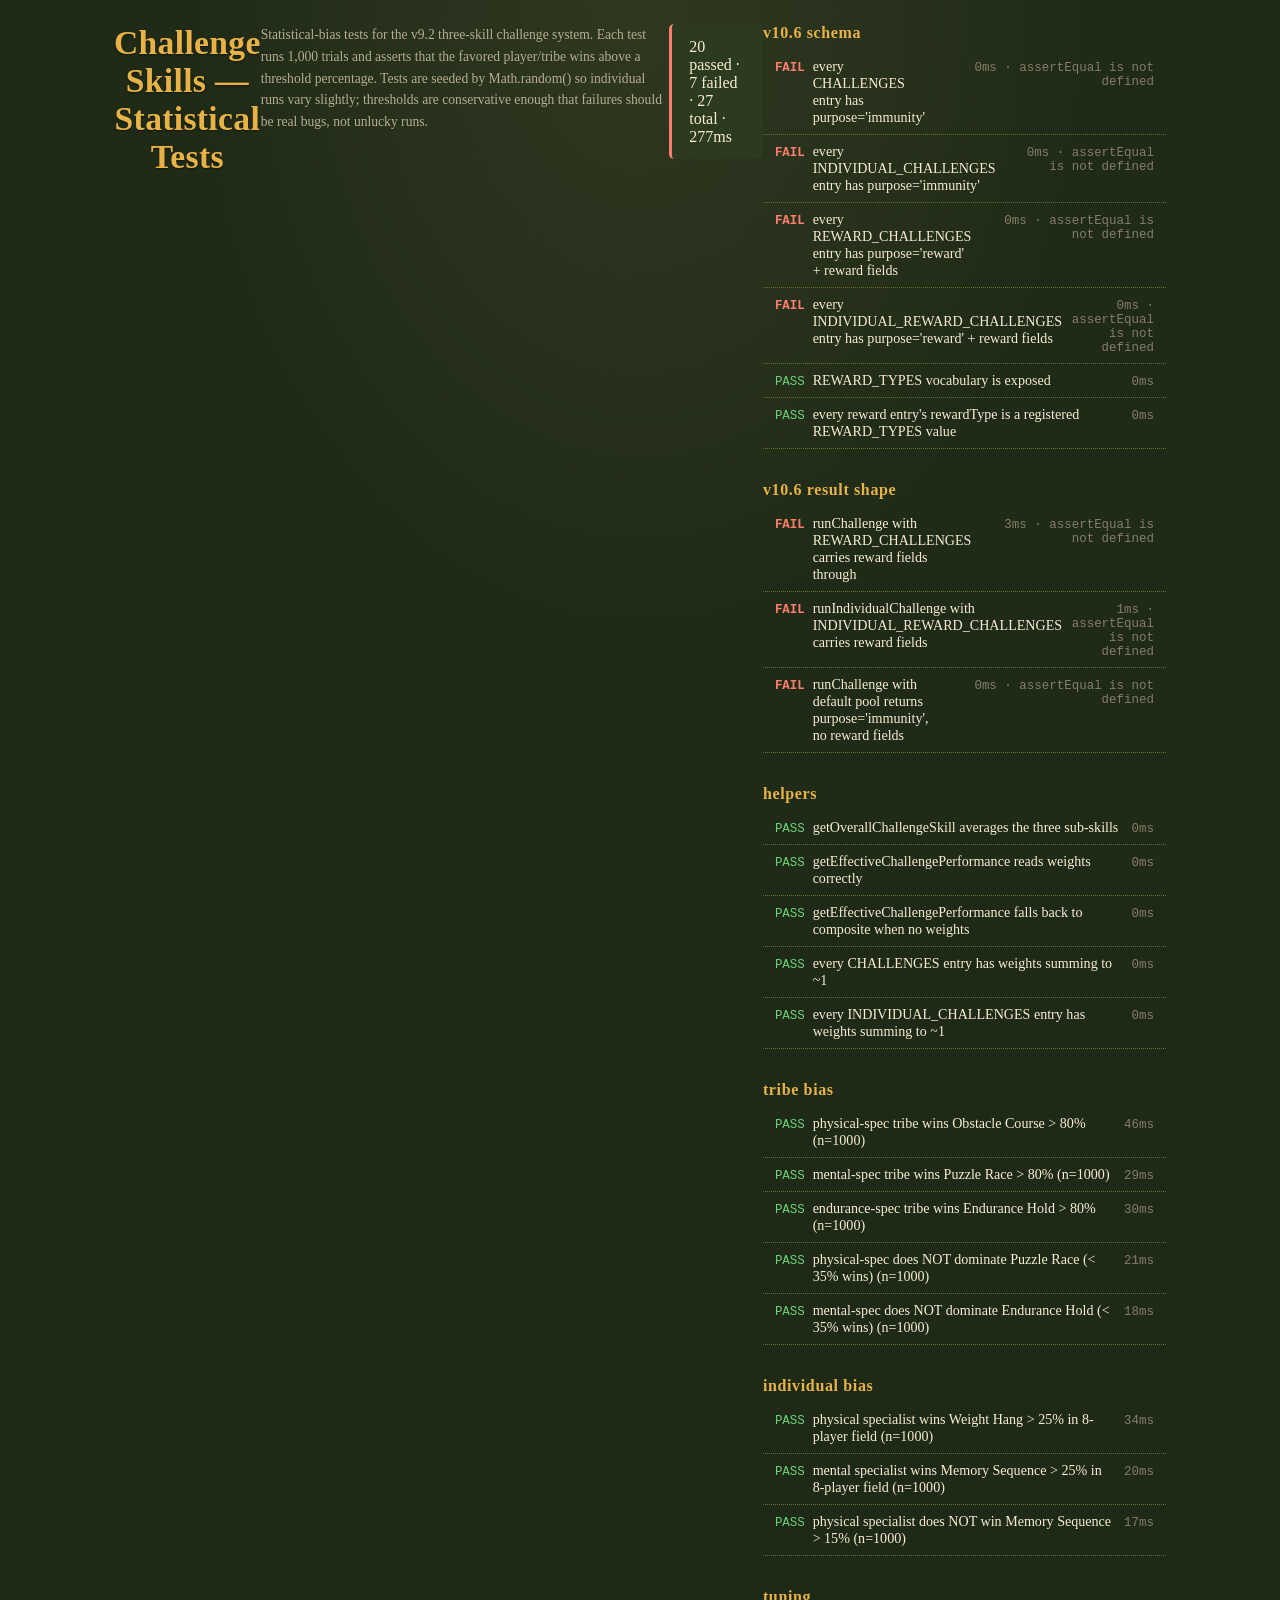
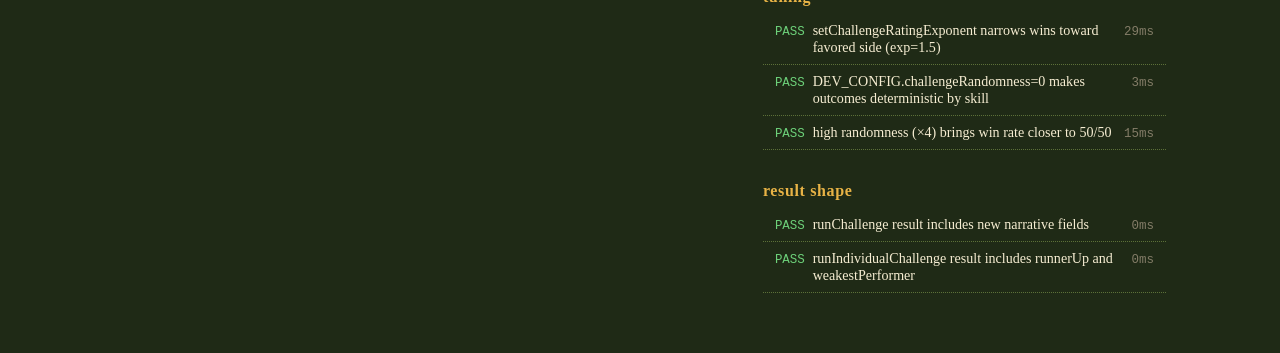
==== commit 2b9d0c9f: "Add reward-specific challenge content and flavor outcomes" ====
--- a/tests-challenges.html
+++ b/tests-challenges.html
@@ -173,6 +173,79 @@
 }
 
 const TRIALS = 1000;
+
+// ─── Suite: v10.6 — challenge purpose tagging + reward fields ──────────────
+
+test("v10.6 schema", "every CHALLENGES entry has purpose='immunity'", () => {
+  for (const c of CHALLENGES) {
+    assertEqual(c.purpose, "immunity", `${c.name}: missing or wrong purpose`);
+  }
+});
+
+test("v10.6 schema", "every INDIVIDUAL_CHALLENGES entry has purpose='immunity'", () => {
+  for (const c of INDIVIDUAL_CHALLENGES) {
+    assertEqual(c.purpose, "immunity", `${c.name}: missing or wrong purpose`);
+  }
+});
+
+test("v10.6 schema", "every REWARD_CHALLENGES entry has purpose='reward' + reward fields", () => {
+  for (const c of REWARD_CHALLENGES) {
+    assertEqual(c.purpose, "reward", `${c.name}: wrong purpose`);
+    assert(typeof c.rewardType    === "string" && c.rewardType.length > 0,    `${c.name}: rewardType required`);
+    assert(typeof c.rewardLabel   === "string" && c.rewardLabel.length > 0,   `${c.name}: rewardLabel required`);
+    assert(typeof c.rewardSubcopy === "string" && c.rewardSubcopy.length > 0, `${c.name}: rewardSubcopy required`);
+  }
+});
+
+test("v10.6 schema", "every INDIVIDUAL_REWARD_CHALLENGES entry has purpose='reward' + reward fields", () => {
+  for (const c of INDIVIDUAL_REWARD_CHALLENGES) {
+    assertEqual(c.purpose, "reward", `${c.name}: wrong purpose`);
+    assert(typeof c.rewardType    === "string" && c.rewardType.length > 0,    `${c.name}: rewardType required`);
+    assert(typeof c.rewardLabel   === "string" && c.rewardLabel.length > 0,   `${c.name}: rewardLabel required`);
+    assert(typeof c.rewardSubcopy === "string" && c.rewardSubcopy.length > 0, `${c.name}: rewardSubcopy required`);
+  }
+});
+
+test("v10.6 schema", "REWARD_TYPES vocabulary is exposed", () => {
+  assert(typeof REWARD_TYPES === "object", "REWARD_TYPES must be exposed");
+  assert(REWARD_TYPES.FOOD === "food");
+  assert(REWARD_TYPES.COMFORT === "comfort");
+  assert(REWARD_TYPES.SUPPLIES === "supplies");
+  assert(REWARD_TYPES.COMMUNICATION === "communication");
+  assert(REWARD_TYPES.LUXURY === "luxury");
+  assert(REWARD_TYPES.FAMILY === "family");
+});
+
+test("v10.6 schema", "every reward entry's rewardType is a registered REWARD_TYPES value", () => {
+  const valid = new Set(Object.values(REWARD_TYPES));
+  for (const c of [...REWARD_CHALLENGES, ...INDIVIDUAL_REWARD_CHALLENGES]) {
+    assert(valid.has(c.rewardType), `${c.name}: rewardType '${c.rewardType}' not in REWARD_TYPES`);
+  }
+});
+
+test("v10.6 result shape", "runChallenge with REWARD_CHALLENGES carries reward fields through", () => {
+  const tribes = { A: makeTribeOfSpec("physical"), B: makeTribeBalanced() };
+  const result = runChallenge(tribes, REWARD_CHALLENGES);
+  assertEqual(result.purpose, "reward", "result.purpose should be 'reward'");
+  assert(typeof result.rewardLabel === "string", "result.rewardLabel should be present");
+  assert(typeof result.rewardSubcopy === "string", "result.rewardSubcopy should be present");
+});
+
+test("v10.6 result shape", "runIndividualChallenge with INDIVIDUAL_REWARD_CHALLENGES carries reward fields", () => {
+  const members = Array.from({ length: 6 }, (_, i) => makeContestant(`m${i}`, `M${i}`, 6, 6, 6));
+  const result  = runIndividualChallenge(members, INDIVIDUAL_REWARD_CHALLENGES);
+  assertEqual(result.purpose, "reward");
+  assert(typeof result.rewardLabel === "string");
+  assert(typeof result.rewardSubcopy === "string");
+});
+
+test("v10.6 result shape", "runChallenge with default pool returns purpose='immunity', no reward fields", () => {
+  const tribes = { A: makeTribeBalanced(), B: makeTribeBalanced() };
+  const result = runChallenge(tribes);   // default = CHALLENGES (immunity pool)
+  assertEqual(result.purpose, "immunity");
+  assertEqual(result.rewardLabel, undefined, "immunity result should not have rewardLabel");
+  assertEqual(result.rewardSubcopy, undefined);
+});
 
 // ─── Suite: helpers ──────────────────────────────────────────────────────────
 
--- a/src/styles.css
+++ b/src/styles.css
@@ -438,12 +438,15 @@
 }
 
 .card-name {
-  font-size: 0.95rem;
+  /* v9.13: bumped name slightly so it remains the primary text anchor
+     under the larger portrait. Was 0.95rem. */
+  font-size: 1.05rem;
   font-weight: bold;
   color: var(--text-primary);
   margin-bottom: 0.65rem;
-  margin-top: 0.25rem;
+  margin-top: 0.15rem;
   line-height: 1.2;
+  text-align: center;
 }
 
 /* Stats section inside each card */
@@ -487,16 +490,6 @@
   border-radius: 2px;
   overflow: hidden;
   margin-top: 0.2rem;
-}
-
-/* v9.1: compact sub-skill breakdown line ("P 8 · M 6 · E 9").
-   Used on tribal-cards where a full set of three bars per skill would
-   make the cards too tall. */
-.stat-substats {
-  font-size: 0.68rem;
-  color: var(--text-faint);
-  letter-spacing: 0.04em;
-  margin: 0.15rem 0 0.45rem;
 }
 
 .stat-bar-fill {
@@ -791,12 +784,16 @@
 
 .target-row {
   display: grid;
-  grid-template-columns: 0.8rem 1fr;
+  /* v9.4: dot · portrait · name (added portrait column for the sm avatar). */
+  grid-template-columns: 0.8rem auto 1fr;
   align-items: center;
   gap: 0.55rem;
   padding: 0.25rem 0.15rem;
   font-size: 0.85rem;
 }
+/* The inline-portrait modifier adds margin-right for chip layouts; cancel
+   it inside .target-row so the grid gap is the single source of spacing. */
+.target-row .player-portrait--inline { margin-right: 0; }
 
 .target-row + .target-row {
   border-top: 1px solid rgba(255, 255, 255, 0.03);
@@ -878,7 +875,9 @@
 
 .camp-tribe-row {
   display: grid;
-  grid-template-columns: 0.8rem 1fr auto;
+  /* v9.7: 4-track grid — dot/star · portrait · name · tier-label.
+     Was 0.8rem 1fr auto. */
+  grid-template-columns: 0.8rem auto 1fr auto;
   align-items: center;
   gap: 0.55rem;
   padding: 0.25rem 0.15rem;
@@ -904,6 +903,12 @@
 
 .camp-tribe-name {
   color: var(--text-primary);
+  /* v9.9: long names truncate cleanly inside the 4-track grid rather than
+     pushing the trailing tier label off-row at narrow widths. */
+  min-width: 0;
+  overflow: hidden;
+  text-overflow: ellipsis;
+  white-space: nowrap;
 }
 
 .camp-tribe-row-self .camp-tribe-name {
@@ -3221,6 +3226,418 @@
   margin: 1.25rem 0;
 }
 
+/* ────────────────────────────────────────────────────────────────────────
+   v10.5 — Reward Challenge phase (polished UI).
+   Sits between Camp Life phase 1 and the Immunity Challenge. Reuses the
+   existing .challenge-outcome-grid / -cell / .challenge-player-status
+   layouts from the Immunity Challenge screen via new color variants,
+   so the two phases share a visual family while reading distinctly.
+
+   Color choice: reward win = warm green (positive, low-stakes); reward
+   loss = neutral muted (no danger framing, since reward is flavor only
+   and explicitly shouldn't imply Tribal Council risk). Compare with the
+   Immunity screen's .outcome-win (warm) + .outcome-loss (red) which
+   does signal danger. */
+.outcome-reward-win {
+  background-color: var(--green-bg);
+  border: 1px solid var(--green-border);
+}
+.outcome-reward-loss {
+  background-color: var(--bg-raised);
+  border: 1px solid var(--border-dim);
+}
+
+/* Reward-side player-status banner. Mirrors .status-safe / .status-danger
+   structure from the Immunity Challenge screen, but never uses red — a
+   reward loss is disappointing, not dangerous. */
+.status-reward-win {
+  background-color: var(--green-bg);
+  border: 1px solid var(--green-border);
+  color: var(--green-text);
+}
+.status-reward-loss {
+  background-color: var(--bg-card);
+  border: 1px solid var(--border-dim);
+  color: var(--text-dim);
+}
+
+/* Post-merge individual reward winner — mirrors .indiv-immunity-winner
+   structure but with a different glyph (basket / parcel ◈) instead of
+   the immunity necklace ⬡ so the screens read as distinct beats. */
+.indiv-reward-winner {
+  text-align: center;
+  margin: 1.5rem 0;
+  padding: 1.5rem 1.25rem;
+  background-color: var(--bg-card);
+  border: 1px solid var(--green-border);
+  border-radius: 6px;
+}
+.reward-icon {
+  font-size: 1.5rem;
+  color: var(--green-text);
+  margin-bottom: 0.2rem;
+  line-height: 1;
+}
+.reward-winner-name {
+  font-size: 1.5rem;
+  font-weight: bold;
+  color: var(--green-text);
+  margin-bottom: 0.25rem;
+}
+.reward-winner-sub {
+  font-size: 0.78rem;
+  text-transform: uppercase;
+  letter-spacing: 0.08em;
+  color: var(--text-faint);
+}
+
+/* v10.6: italic flavor sub-line below the outcome cards (pre-merge) or
+   below the winner card (post-merge). Carries the rewardSubcopy field
+   from the challenge entry — the richer one-line description of what
+   was actually won. */
+.reward-flavor-subcopy {
+  font-size: 0.88rem;
+  font-style: italic;
+  color: var(--text-dim);
+  text-align: center;
+  margin: 0.6rem auto 1.25rem;
+  max-width: 540px;
+  line-height: 1.5;
+}
+.reward-winner-flavor {
+  margin: 0.6rem 0 0;
+  max-width: none;
+}
+
+/* ────────────────────────────────────────────────────────────────────────
+   v10.0 — Landing page (root /) and Show page.
+   The site's new entry point. Lists the available reality shows;
+   clicking one routes into the show page (showSeasons screen). Tokenized
+   so day/night palettes apply automatically. */
+
+.landing-screen {
+  text-align: center;
+}
+.landing-header {
+  margin-bottom: 2rem;
+}
+.landing-header h1 {
+  margin: 0.25rem 0 0.5rem;
+  letter-spacing: 0.02em;
+}
+.landing-subtitle {
+  font-style: italic;
+  font-size: 0.95rem;
+}
+
+.landing-grid {
+  display: grid;
+  grid-template-columns: repeat(auto-fill, minmax(260px, 1fr));
+  gap: 1rem;
+  margin-top: 1.5rem;
+}
+
+.show-card {
+  background-color: var(--bg-card);
+  border: 1px solid var(--border-mid);
+  border-radius: 6px;
+  overflow: hidden;
+  display: flex;
+  flex-direction: column;
+  box-shadow: var(--shadow-low);
+  transition: border-color 150ms ease, transform 150ms ease, box-shadow 150ms ease;
+  position: relative;
+}
+.show-card:hover {
+  border-color: var(--gold-dim);
+  transform: translateY(-1px);
+  box-shadow: var(--shadow-med);
+}
+.show-card-accent {
+  height: 4px;
+  width: 100%;
+}
+.show-card-body {
+  padding: 1.1rem 1.2rem 1.25rem;
+  display: flex;
+  flex-direction: column;
+  gap: 0.5rem;
+  text-align: left;
+  flex: 1;
+}
+.show-card-name {
+  font-size: 1.45rem;
+  margin: 0;
+  color: var(--text-primary);
+  letter-spacing: 0.01em;
+}
+.show-card-tagline {
+  font-size: 0.92rem;
+  color: var(--gold);
+  font-style: italic;
+  margin: 0;
+  line-height: 1.35;
+}
+.show-card-description {
+  font-size: 0.88rem;
+  margin: 0;
+  line-height: 1.5;
+}
+.show-card-cta {
+  margin-top: auto;
+  padding-top: 0.75rem;
+}
+.show-card-play-btn {
+  /* v10.3: match the season-card primary CTA so the two flows feel
+     like the same kind of action. Single source of "primary CTA"
+     styling could be extracted later — for now duplicating two rules
+     is cheaper than introducing a new shared class. */
+  width: 100%;
+  background-color: var(--gold);
+  color: #1a1a1a;
+  border-color: var(--gold);
+  font-size: 0.95rem;
+  padding: 0.65rem 1rem;
+}
+.show-card-coming-soon {
+  width: 100%;
+  text-align: center;
+  font-size: 0.78rem;
+  text-transform: uppercase;
+  letter-spacing: 0.14em;
+  color: var(--text-faint);
+  padding: 0.6rem 0;
+  border: 1px dashed var(--border-dim);
+  border-radius: 4px;
+}
+.show-card--unavailable {
+  opacity: 0.55;
+}
+
+/* Show page (showSeasons screen) — minimal v10.0 layout. The next phase
+   replaces the action buttons with a season-card grid driven by
+   src/data/seasons.js. */
+.show-seasons-screen {
+  text-align: left;
+}
+.back-link {
+  display: inline-block;
+  font-size: 0.85rem;
+  color: var(--text-muted);
+  text-decoration: none;
+  margin-bottom: 1rem;
+  letter-spacing: 0.02em;
+}
+.back-link:hover {
+  color: var(--gold);
+}
+.show-page-header {
+  margin-bottom: 1.75rem;
+  text-align: center;
+}
+.show-page-header h1 {
+  margin: 0.25rem 0 0.5rem;
+  letter-spacing: 0.02em;
+}
+/* v10.1: season-card grid replaces the v10.0 stub action buttons.
+   Driven by src/data/seasons.js — each season is its own card with a
+   title, description, and a CTA button. The grid auto-fills so adding
+   more seasons later is purely a data change. */
+.show-seasons-heading {
+  text-align: center;
+  font-size: 0.78rem;
+  text-transform: uppercase;
+  letter-spacing: 0.16em;
+  color: var(--text-faint);
+  margin: 1.5rem 0 0.85rem;
+  font-weight: normal;
+}
+.show-seasons-grid {
+  display: grid;
+  grid-template-columns: repeat(auto-fill, minmax(280px, 1fr));
+  gap: 1rem;
+  max-width: 800px;
+  margin: 0 auto;
+}
+.season-card {
+  background-color: var(--bg-card);
+  border: 1px solid var(--border-mid);
+  border-radius: 6px;
+  overflow: hidden;
+  display: flex;
+  flex-direction: column;
+  box-shadow: var(--shadow-low);
+  transition: border-color 150ms ease, transform 150ms ease, box-shadow 150ms ease;
+}
+.season-card:hover {
+  border-color: var(--gold-dim);
+  transform: translateY(-1px);
+  box-shadow: var(--shadow-med);
+}
+.season-card--custom {
+  border-style: dashed;   /* visually distinguish "build your own" from authored seasons */
+  border-color: var(--border-dim);
+}
+.season-card--custom:hover {
+  border-color: var(--gold);
+}
+.season-card--unavailable {
+  opacity: 0.55;
+}
+.season-card-body {
+  padding: 1.1rem 1.2rem 1.25rem;
+  display: flex;
+  flex-direction: column;
+  gap: 0.5rem;
+  flex: 1;
+}
+.season-card-name {
+  font-size: 1.2rem;
+  margin: 0;
+  color: var(--text-primary);
+  letter-spacing: 0.01em;
+}
+.season-card-description {
+  font-size: 0.88rem;
+  margin: 0;
+  line-height: 1.5;
+}
+.season-card-cta {
+  margin-top: auto;
+  padding-top: 0.75rem;
+}
+.season-card-cta-btn {
+  width: 100%;
+  font-size: 0.95rem;
+  padding: 0.65rem 1rem;
+}
+.season-card-cta-btn-primary {
+  background-color: var(--gold);
+  color: #1a1a1a;
+  border-color: var(--gold);
+}
+.season-card-coming-soon {
+  width: 100%;
+  text-align: center;
+  font-size: 0.78rem;
+  text-transform: uppercase;
+  letter-spacing: 0.14em;
+  color: var(--text-faint);
+  padding: 0.6rem 0;
+  border: 1px dashed var(--border-dim);
+  border-radius: 4px;
+}
+
+/* ────────────────────────────────────────────────────────────────────────
+   v9.3 — Player portrait component.
+   Reusable inline-block box that sits above a player's name. Two render
+   modes share the same outer class list:
+     • <img>  — when contestant.portraitUrl is set
+     • <div>  — placeholder with centered initials over a tinted background
+                (tint defaults to original-tribe color; can be overridden)
+   Use the size modifiers to fit the surrounding context:
+     • --sm  — chips, dense lists           (32 × 32)
+     • --md  — rosters, vote cards          (56 × 56)
+     • --lg  — headlines, elimination card  (96 × 96)
+   The --circle modifier swaps to a rounded portrait if a screen prefers it. */
+.player-portrait {
+  display: inline-flex;
+  align-items: center;
+  justify-content: center;
+  vertical-align: middle;
+  background-color: var(--bg-card);
+  border: 1px solid var(--border-mid);
+  border-radius: 4px;
+  overflow: hidden;
+  flex-shrink: 0;
+  box-shadow: var(--shadow-low);
+  position: relative;
+}
+/* ───────────────────────────────────────────────────────────────────────
+   v9.12: Player portrait size scale.
+   THIS IS THE ONE PLACE TO ADJUST PORTRAIT SIZES.
+   The component normalizes "small"/"medium"/"large" → "sm"/"md"/"lg"
+   before adding classes, so changing the pixel values below is the
+   only edit needed to retune the whole game.
+     small  = 32 px  — dense rows (Camp Life Your Tribe, target picker)
+     medium = 48 px  — roster cards (Recap, Challenge), default
+     large  = 64 px  — focal/hero cards (Selection, Tribal vote,
+                       boot, immunity winner, idol reveal)
+   Mobile (≤480 px) overrides at the bottom of this block. */
+.player-portrait--sm { width: 32px; height: 32px; }
+.player-portrait--md { width: 48px; height: 48px; }
+.player-portrait--lg { width: 64px; height: 64px; }
+.player-portrait--circle { border-radius: 50%; }
+
+/* v9.4: stacked layout — portrait sits ABOVE a name on focal-subject
+   cards (BrantSteele-style chyron). Used by elimination headlines,
+   vote-target picker cards, idol-reveal headlines, recap boot card.
+   For inline usage (portrait next to name in a row) the default
+   inline-flex behavior is what you want — no modifier needed.
+   v9.13: bottom margin bumped from 0.45rem → 0.6rem so the larger
+   portraits don't crowd the name immediately below. */
+.player-portrait--stacked {
+  display: block;
+  margin: 0 auto 0.6rem;
+}
+
+/* v9.4: small right-margin variant for inline row usage (portrait left,
+   name right). Keeps portrait flush with text and gives a consistent
+   gap that matches our 0.5rem chip spacing convention. */
+.player-portrait--inline {
+  margin-right: 0.5rem;
+}
+
+.player-portrait__img {
+  width: 100%;
+  height: 100%;
+  object-fit: cover;
+  display: block;
+}
+
+/* Placeholder — dark box with centered initials. Initials use the warm
+   cream text token so they pop against the tribe-tinted background. A
+   slight inset shadow gives the box a stamped/embossed feel that matches
+   the wood-plaque aesthetic of the rest of the UI. */
+.player-portrait--placeholder {
+  background-color: #1a1a1a;   /* overridden by inline tint when present */
+  box-shadow:
+    var(--shadow-low),
+    inset 0 0 0 1px rgba(0, 0, 0, 0.35),
+    inset 0 1px 0 rgba(255, 245, 220, 0.06);
+}
+.player-portrait__initials {
+  color: var(--text-primary);
+  font-weight: bold;
+  letter-spacing: 0.04em;
+  text-shadow: 0 1px 2px rgba(0, 0, 0, 0.55);
+  user-select: none;
+  /* Scale initials with portrait size — using em so the same rule covers
+     all three size variants. Set base font-size on each size below. */
+  font-size: 1em;
+}
+/* Initials scale with the box. Tuned so two letters comfortably fit
+   without crowding the edges at any size. */
+.player-portrait--sm .player-portrait__initials { font-size: 0.78rem; }
+.player-portrait--md .player-portrait__initials { font-size: 1.1rem; }
+.player-portrait--lg .player-portrait__initials { font-size: 1.5rem; }
+
+/* Eliminated/jury chip variant — desaturate and dim so the portrait
+   reads as "out of the game" without being distracting. */
+.player-portrait.is-eliminated {
+  filter: grayscale(0.7) brightness(0.75);
+  opacity: 0.85;
+}
+
+/* Mobile sanity — at very narrow widths the lg portrait should shrink so
+   it doesn't dominate stacked elimination/recap cards. */
+@media (max-width: 480px) {
+  /* v9.12: under the new size scale (32/48/64) only large needs a small
+     mobile shrink. Small and medium are already mobile-appropriate. */
+  .player-portrait--lg { width: 56px; height: 56px; }
+  .player-portrait--lg .player-portrait__initials { font-size: 1.3rem; }
+}
+
 /* v9.0: Episode Recap screen.
    Pre-merge: 3-column grid with tribeA · centered prev-boot card · tribeB.
    Post-merge: stacked — center card on top, single merged roster below.
@@ -3256,7 +3673,9 @@
   border-left: 3px solid var(--gold);
   border-right: 3px solid var(--gold);
   border-radius: 5px;
-  padding: 1.25rem 1rem;
+  /* v9.13: bumped vertical padding so the large portrait + name + tribe
+     + sub copy stack feels properly framed inside the plaque. */
+  padding: 1.5rem 1rem;
   text-align: center;
   box-shadow: var(--shadow-med);
 }
@@ -3352,13 +3771,24 @@
   display: block;
 }
 .challenge-roster-item {
-  font-size: 0.88rem;
+  font-size: 0.92rem;
   color: var(--text-dim);
-  padding: 0.18rem 0;
+  /* v9.13: vertical padding bumped (was 0.18rem) so the medium-sized
+     portrait isn't flush against the dotted divider above/below. */
+  padding: 0.35rem 0;
   border-bottom: 1px dotted var(--border-dim);
 }
 .challenge-roster-item:last-child {
   border-bottom: none;
+}
+/* v9.9: name span gets the remaining row width and truncates cleanly on
+   narrow viewports rather than pushing the "(you)" tag off-row. */
+.challenge-roster-item-name {
+  min-width: 0;
+  flex: 1;
+  overflow: hidden;
+  text-overflow: ellipsis;
+  white-space: nowrap;
 }
 .challenge-roster-me {
   color: var(--text-primary);
@@ -3496,21 +3926,34 @@
 .reveal-cards {
   display: flex;
   flex-wrap: wrap;
-  gap: 0.5rem;
+  /* v9.17: gap bumped from 0.5rem so the now-taller portrait cards
+     breathe in the wrap-flow without feeling crowded. */
+  gap: 0.65rem;
   margin-bottom: 1.25rem;
   min-height: 3rem;
 }
 
+/* v9.16: reveal cards now contain a stacked portrait above the name.
+   Switched from horizontal chip layout to a vertical column so the
+   portrait + name stack is the visual anchor. The wrap-flow row of
+   multiple cards still works — each card just takes more vertical space. */
 .reveal-card {
   background-color: var(--bg-card);
   border: 1px solid var(--border-dim);
-  border-radius: 4px;
-  padding: 0.5rem 1rem;
-  font-size: 0.9rem;
+  border-radius: 5px;
+  padding: 0.65rem 0.85rem 0.6rem;
+  font-size: 0.95rem;
+  font-weight: bold;
   color: var(--text-primary);
   opacity: 0;
   transform: translateY(6px);
   transition: opacity 0.35s ease, transform 0.35s ease;
+  display: flex;
+  flex-direction: column;
+  align-items: center;
+  text-align: center;
+  min-width: 5.5rem;
+  position: relative;
 }
 
 .reveal-card.revealed {
@@ -3661,9 +4104,9 @@
 }
 
 .idol-reveal-icon {
-  font-size: 2.5rem;
-  color: var(--gold);
-  margin-bottom: 0.5rem;
+  font-size: 1.75rem;   /* v9.6: shrunk from 2.5rem; portrait now carries the visual weight */
+  color: var(--gold);
+  margin-bottom: 0.35rem;
 }
 
 .idol-reveal-headline {
@@ -4118,16 +4561,17 @@
 .indiv-immunity-winner {
   text-align: center;
   margin: 1.5rem 0;
-  padding: 1.25rem;
+  /* v9.13: bumped padding for the large portrait stack; was 1.25rem. */
+  padding: 1.5rem 1.25rem;
   background-color: var(--bg-card);
   border: 1px solid var(--border-dim);
   border-radius: 6px;
 }
 
 .immunity-necklace-icon {
-  font-size: 2rem;
-  color: var(--gold);
-  margin-bottom: 0.35rem;
+  font-size: 1.5rem;   /* v9.6: shrunk from 2rem now that a portrait sits below it */
+  color: var(--gold);
+  margin-bottom: 0.2rem;
   line-height: 1;
 }
 
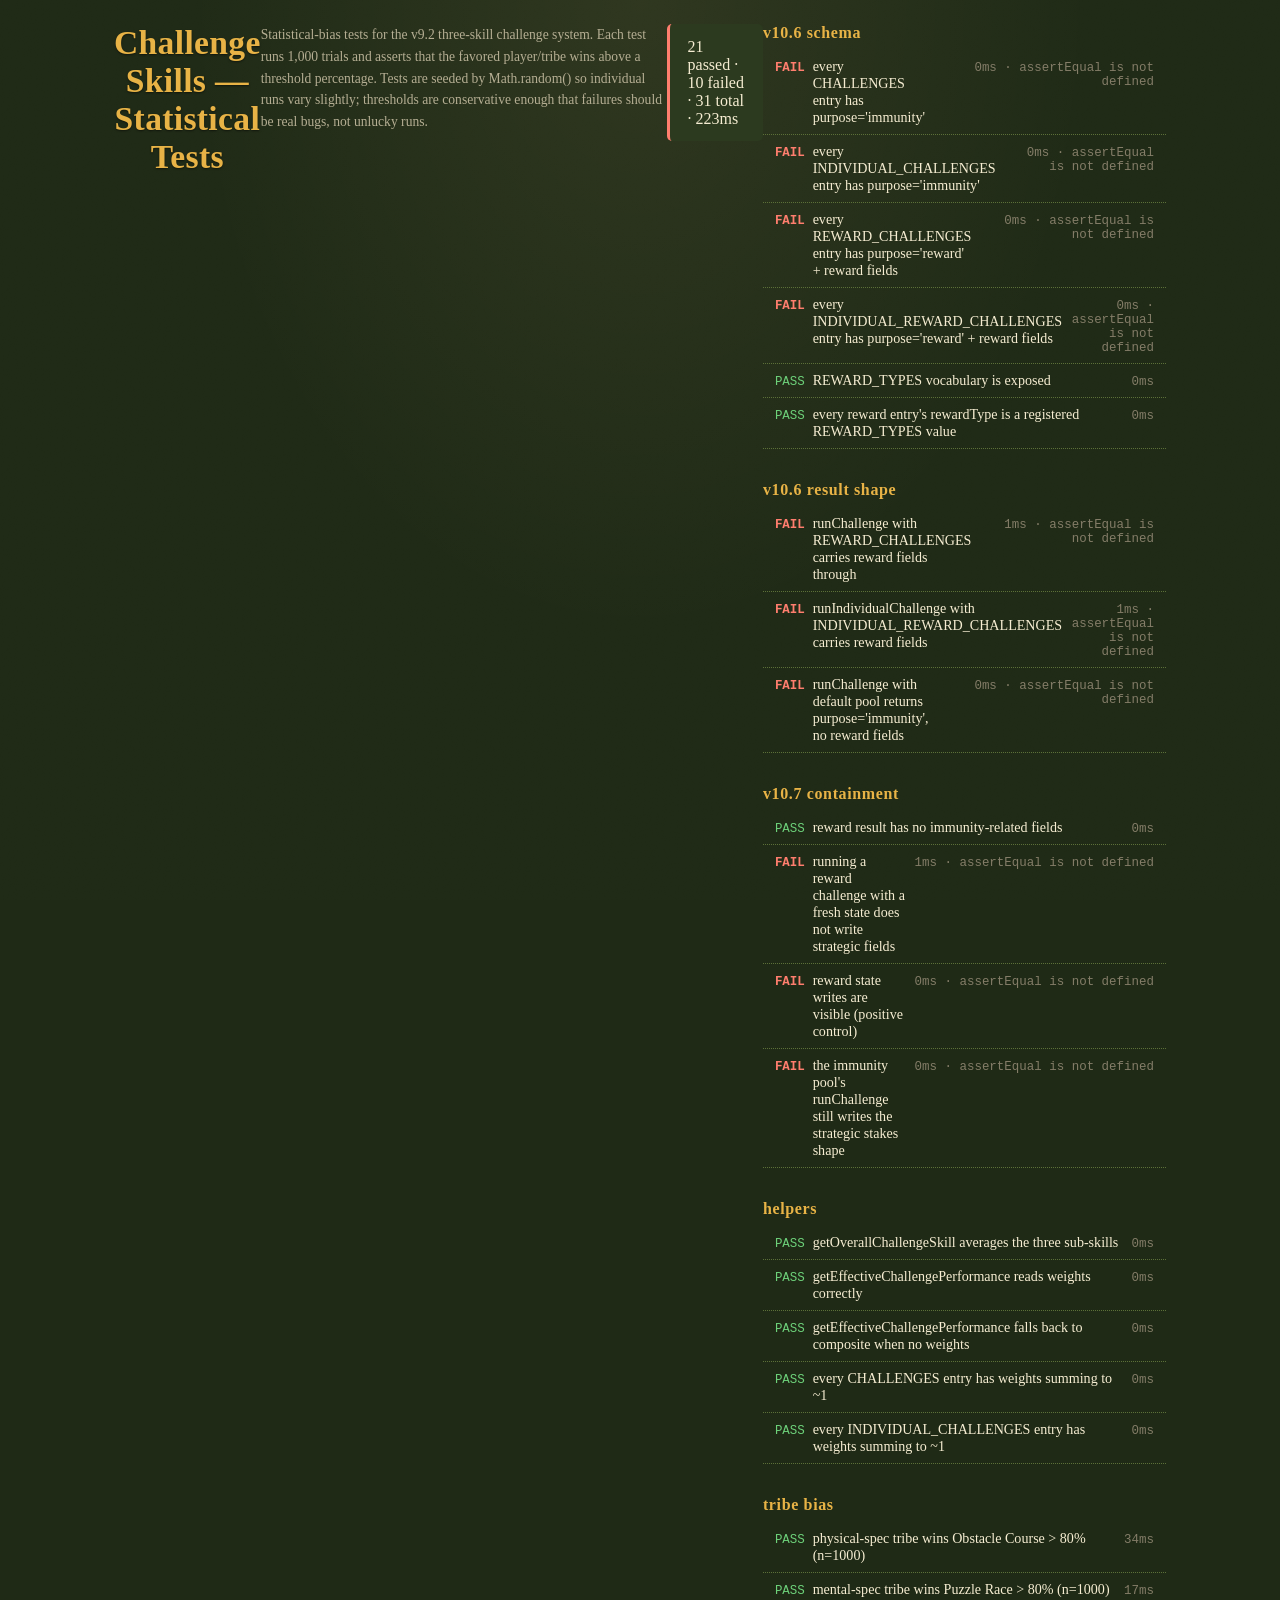
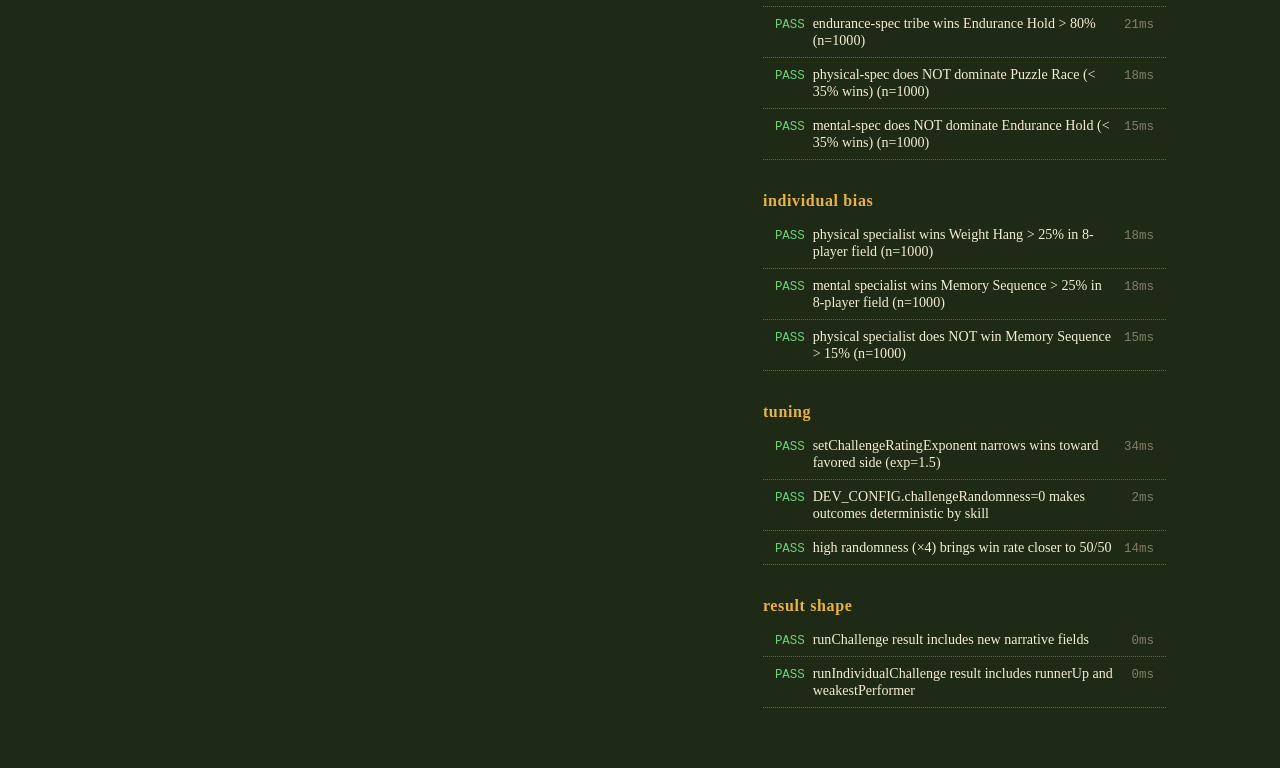
==== commit f53e400a: "Ensure reward challenge remains flavor-only and immunity stays authoritative" ====
--- a/tests-challenges.html
+++ b/tests-challenges.html
@@ -245,6 +245,80 @@
   assertEqual(result.purpose, "immunity");
   assertEqual(result.rewardLabel, undefined, "immunity result should not have rewardLabel");
   assertEqual(result.rewardSubcopy, undefined);
+});
+
+// ─── Suite: v10.7 — reward containment safety ──────────────────────────────
+//
+// Asserts the boundary contract: a reward run must not touch any of the
+// stakes-bearing strategic fields. Any future code change that violates
+// the contract will fail one of these tests.
+
+test("v10.7 containment", "reward result has no immunity-related fields", () => {
+  const tribes = { A: makeTribeBalanced(), B: makeTribeBalanced() };
+  const result = runChallenge(tribes, REWARD_CHALLENGES);
+  // immunityWon / tribalTribe / immunityHolder must never appear on a
+  // reward result object — those fields are a strict immunity output.
+  assert(!("immunityWon"    in result), "reward result must not carry immunityWon");
+  assert(!("tribalTribe"    in result), "reward result must not carry tribalTribe");
+  assert(!("immunityHolder" in result), "reward result must not carry immunityHolder");
+});
+
+test("v10.7 containment", "running a reward challenge with a fresh state does not write strategic fields", () => {
+  // Build a synthetic gameState the way startGame would, then run only
+  // the reward path's engine call. None of the immunity / tribal / camp
+  // fields should change.
+  const cast = JSON.parse(JSON.stringify(CONTESTANTS));
+  const state = createSeasonState({ showId: "survivor", seasonId: "test", type: "demo" });
+  assignTribes(cast, state);
+  const before = {
+    immunityWon:    state.immunityWon,
+    tribalTribe:    state.tribalTribe,
+    immunityHolder: state.immunityHolder,
+    campPhase:      state.campPhase,
+    eliminatedLen:  state.eliminated.length,
+    juryLen:        state.jury.length,
+  };
+
+  // Resolve a reward challenge — this is what the screen does internally.
+  const result = runChallenge(state.tribes, REWARD_CHALLENGES);
+  state.rewardWinner    = result.winner;
+  state.rewardChallenge = { name: result.name, rewardLabel: result.rewardLabel };
+
+  assertEqual(state.immunityWon,    before.immunityWon,    "immunityWon drifted");
+  assertEqual(state.tribalTribe,    before.tribalTribe,    "tribalTribe drifted");
+  assertEqual(state.immunityHolder, before.immunityHolder, "immunityHolder drifted");
+  assertEqual(state.campPhase,      before.campPhase,      "campPhase drifted");
+  assertEqual(state.eliminated.length, before.eliminatedLen, "eliminated.length drifted");
+  assertEqual(state.jury.length,       before.juryLen,       "jury.length drifted");
+});
+
+test("v10.7 containment", "reward state writes are visible (positive control)", () => {
+  // Companion to the previous test — confirms the reward writes ARE
+  // happening. If this fails, the containment test above would silently
+  // pass for the wrong reason (because nothing was being written at all).
+  const cast  = JSON.parse(JSON.stringify(CONTESTANTS));
+  const state = createSeasonState({ showId: "survivor", seasonId: "test", type: "demo" });
+  assignTribes(cast, state);
+  assertEqual(state.rewardWinner, null, "should start null");
+
+  const result = runChallenge(state.tribes, REWARD_CHALLENGES);
+  state.rewardWinner    = result.winner;
+  state.rewardChallenge = { name: result.name };
+
+  assert(state.rewardWinner === "A" || state.rewardWinner === "B", "rewardWinner should be a tribe label");
+  assert(state.rewardChallenge.name, "rewardChallenge.name should be set");
+});
+
+test("v10.7 containment", "the immunity pool's runChallenge still writes the strategic stakes shape", () => {
+  // Positive symmetry — the immunity flow legitimately produces a result
+  // that callers will use to set the strategic fields. If this stops
+  // working, the immunity flow is broken.
+  const tribes = { A: makeTribeBalanced(), B: makeTribeBalanced() };
+  const result = runChallenge(tribes);   // default = CHALLENGES (immunity)
+  assert(result.winner === "A" || result.winner === "B");
+  assert(result.loser === "A" || result.loser === "B");
+  assert(result.winner !== result.loser);
+  assertEqual(result.purpose, "immunity");
 });
 
 // ─── Suite: helpers ──────────────────────────────────────────────────────────
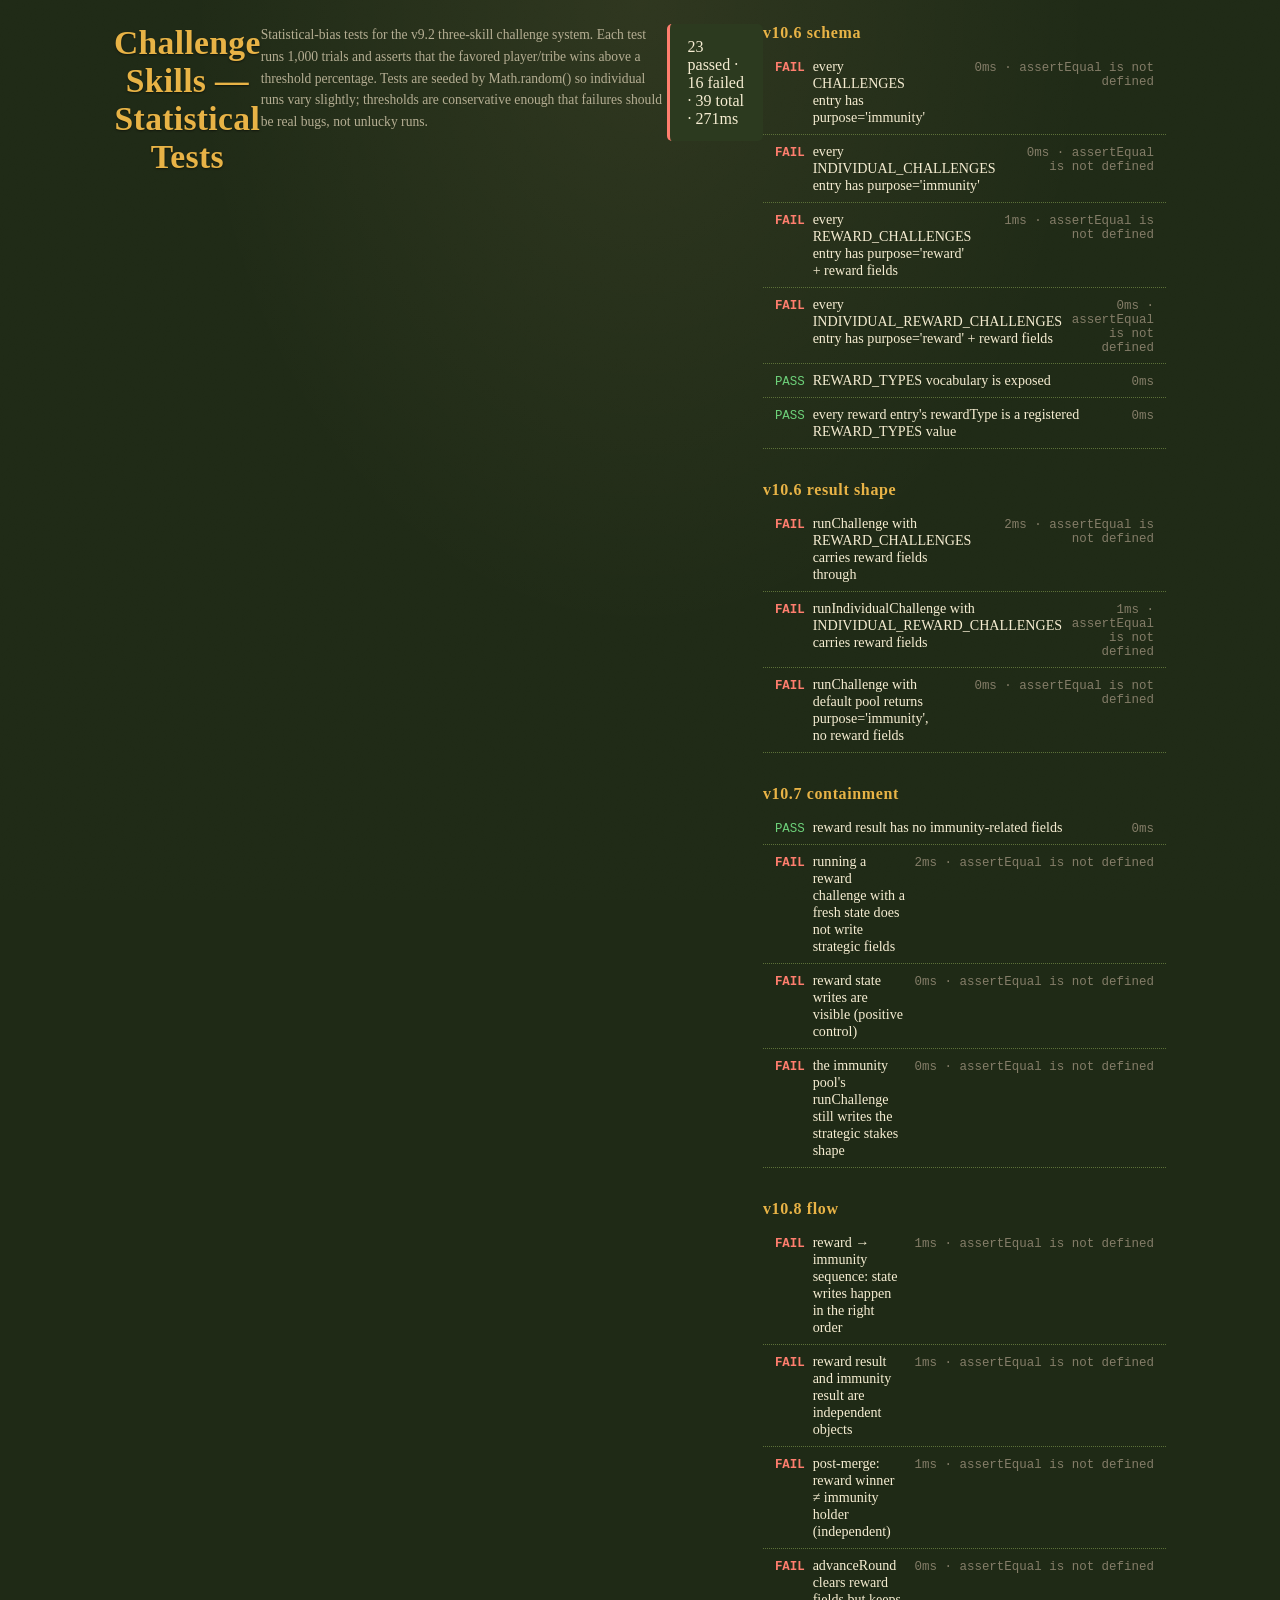
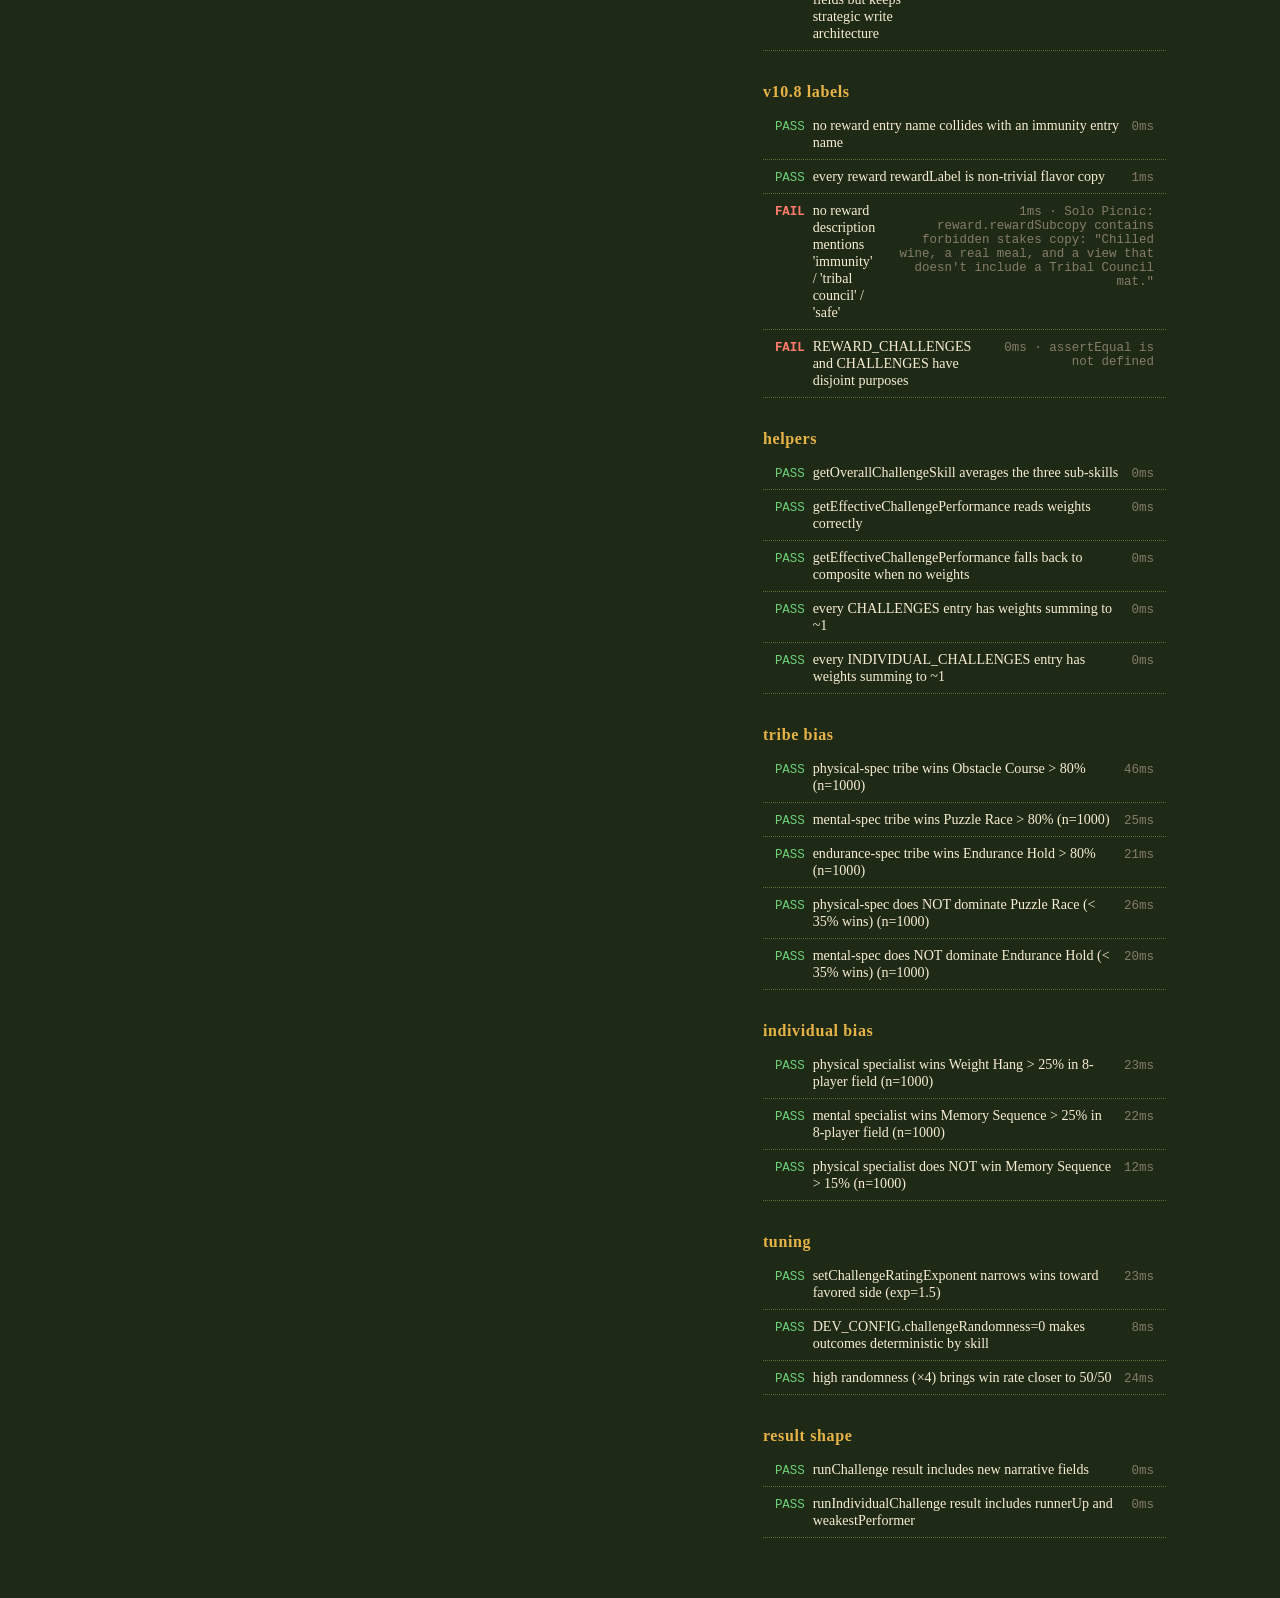
==== commit 7d7d30b2: "Polish reward challenge flow and add regression tests" ====
--- a/tests-challenges.html
+++ b/tests-challenges.html
@@ -319,6 +319,199 @@
   assert(result.loser === "A" || result.loser === "B");
   assert(result.winner !== result.loser);
   assertEqual(result.purpose, "immunity");
+});
+
+// ─── Suite: v10.8 — episode flow regression ───────────────────────────────
+//
+// Ordered tests that walk the reward → immunity sequence at the data layer
+// (no UI rendering) and verify the expected state writes happen in the
+// expected order. If any of these fail, the episode phase ordering or the
+// reward/immunity boundary has regressed.
+
+test("v10.8 flow", "reward → immunity sequence: state writes happen in the right order", () => {
+  const cast  = JSON.parse(JSON.stringify(CONTESTANTS));
+  const state = createSeasonState({ showId: "survivor", seasonId: "test", type: "demo" });
+  assignTribes(cast, state);
+
+  // Pre-conditions: nothing decided yet.
+  assertEqual(state.rewardWinner,    null);
+  assertEqual(state.rewardChallenge, null);
+  assertEqual(state.immunityWon,     null);
+  assertEqual(state.tribalTribe,     null);
+  assertEqual(state.immunityHolder,  null);
+  assertEqual(state.campPhase,       1);
+
+  // ── Reward phase (no strategic writes allowed) ──
+  const rewardResult = runChallenge(state.tribes, REWARD_CHALLENGES);
+  state.rewardWinner = rewardResult.winner;
+  state.rewardChallenge = {
+    name:          rewardResult.name,
+    rewardType:    rewardResult.rewardType,
+    rewardLabel:   rewardResult.rewardLabel,
+    rewardSubcopy: rewardResult.rewardSubcopy,
+  };
+
+  // After reward: reward-side fields are set, immunity-side fields are NOT.
+  assert(state.rewardWinner === "A" || state.rewardWinner === "B",
+    "rewardWinner should be a tribe label after reward");
+  assert(state.rewardChallenge && state.rewardChallenge.name,
+    "rewardChallenge should be populated");
+  assertEqual(state.immunityWon,    null, "immunityWon must still be null after reward");
+  assertEqual(state.tribalTribe,    null, "tribalTribe must still be null after reward");
+  assertEqual(state.immunityHolder, null, "immunityHolder must still be null after reward");
+  assertEqual(state.campPhase,      1,    "campPhase must still be 1 after reward");
+
+  // ── Immunity phase (this is when stakes are decided) ──
+  const immunityResult = runChallenge(state.tribes);
+  // What onChallengeResolved does:
+  state.immunityWon = immunityResult.loser === "A" ? "B" : "A";
+  state.tribalTribe = immunityResult.loser;
+  state.campPhase   = 2;
+
+  // After immunity: immunity-side fields are set, reward fields still set.
+  assert(state.immunityWon === "A" || state.immunityWon === "B",
+    "immunityWon must be set after immunity");
+  assert(state.tribalTribe === "A" || state.tribalTribe === "B",
+    "tribalTribe must be set after immunity");
+  assertEqual(state.campPhase, 2, "campPhase advances to 2 after immunity");
+  assert(state.rewardWinner !== null, "reward state still carried through");
+});
+
+test("v10.8 flow", "reward result and immunity result are independent objects", () => {
+  // The two challenges are resolved independently — winning the reward
+  // does NOT pre-determine the immunity winner.
+  const cast  = JSON.parse(JSON.stringify(CONTESTANTS));
+  const state = createSeasonState({ showId: "survivor", seasonId: "test", type: "demo" });
+  assignTribes(cast, state);
+
+  const reward   = runChallenge(state.tribes, REWARD_CHALLENGES);
+  const immunity = runChallenge(state.tribes);
+
+  // Random outcomes mean we can't assert a specific winner — but we can
+  // assert the result objects are distinct.
+  assert(reward !== immunity, "reward and immunity results must be different objects");
+  assertEqual(reward.purpose, "reward");
+  assertEqual(immunity.purpose, "immunity");
+  // Result names should generally differ — they're picked from disjoint
+  // pools (reward pool has "Beach Picnic" etc., immunity pool has
+  // "Obstacle Course" etc.).
+  // Strict assertion: reward.name must come from REWARD_CHALLENGES, not
+  // from CHALLENGES.
+  assert(REWARD_CHALLENGES.some(c => c.name === reward.name),
+    `reward result '${reward.name}' should come from REWARD_CHALLENGES`);
+  assert(CHALLENGES.some(c => c.name === immunity.name),
+    `immunity result '${immunity.name}' should come from CHALLENGES`);
+});
+
+test("v10.8 flow", "post-merge: reward winner ≠ immunity holder (independent)", () => {
+  // Build a synthetic post-merge state.
+  const cast = JSON.parse(JSON.stringify(CONTESTANTS));
+  const state = createSeasonState({ showId: "survivor", seasonId: "test", type: "demo" });
+  assignTribes(cast, state);
+
+  // Force the merge.
+  state.tribes.merged = [...state.tribes.A, ...state.tribes.B];
+  state.tribes.A      = [];
+  state.tribes.B      = [];
+  state.merged        = true;
+
+  // Reward
+  const rewardResult = runIndividualChallenge(state.tribes.merged, INDIVIDUAL_REWARD_CHALLENGES);
+  state.rewardWinner = rewardResult.winner.id;
+
+  // Immunity holder still null.
+  assertEqual(state.immunityHolder, null,
+    "immunityHolder must still be null after a reward win");
+
+  // Immunity
+  const immunityResult = runIndividualChallenge(state.tribes.merged);
+  state.immunityHolder = immunityResult.winner.id;
+
+  // The two fields are set on different occasions; they may happen to
+  // match by chance, but they're written by independent calls.
+  assert(state.rewardWinner !== null);
+  assert(state.immunityHolder !== null);
+  // Reward result name is from the reward pool; immunity result is from
+  // the immunity pool. They cannot share a name (the pools are disjoint).
+  assert(INDIVIDUAL_REWARD_CHALLENGES.some(c => c.name === rewardResult.name));
+  assert(INDIVIDUAL_CHALLENGES.some(c => c.name === immunityResult.name));
+});
+
+test("v10.8 flow", "advanceRound clears reward fields but keeps strategic write architecture", () => {
+  const cast = JSON.parse(JSON.stringify(CONTESTANTS));
+  const state = createSeasonState({ showId: "survivor", seasonId: "test", type: "demo" });
+  assignTribes(cast, state);
+
+  // Simulate a completed round: reward + immunity both set.
+  state.rewardWinner    = "A";
+  state.rewardChallenge = { name: "Beach Picnic", rewardLabel: "a beachside picnic" };
+  state.immunityWon     = "A";
+  state.tribalTribe     = "B";
+  state.campPhase       = 2;
+
+  // Mimic the per-round cleanup that advanceRound does.
+  state.round          += 1;
+  state.campPhase       = 1;
+  state.immunityWon     = null;
+  state.tribalTribe     = null;
+  state.immunityHolder  = null;
+  state.rewardWinner    = null;
+  state.rewardChallenge = null;
+
+  // All challenge-output fields are null at start of new round.
+  assertEqual(state.rewardWinner,    null);
+  assertEqual(state.rewardChallenge, null);
+  assertEqual(state.immunityWon,     null);
+  assertEqual(state.tribalTribe,     null);
+  assertEqual(state.immunityHolder,  null);
+  assertEqual(state.campPhase,       1);
+});
+
+// ─── Suite: v10.8 — label / outcome distinction ────────────────────────────
+//
+// Asserts the data layer can never confuse reward outcomes with immunity
+// outcomes. Reward entries have reward-coded copy; immunity entries have
+// stakes-coded copy; outcome shapes are distinct.
+
+test("v10.8 labels", "no reward entry name collides with an immunity entry name", () => {
+  // A name collision would let two different challenge purposes share a
+  // display label — bad for clarity. They live in disjoint pools, so it
+  // shouldn't happen by construction; this asserts the invariant.
+  const immunityNames = new Set([...CHALLENGES, ...INDIVIDUAL_CHALLENGES].map(c => c.name));
+  const rewardNames   = new Set([...REWARD_CHALLENGES, ...INDIVIDUAL_REWARD_CHALLENGES].map(c => c.name));
+  for (const name of rewardNames) {
+    assert(!immunityNames.has(name), `name collision: '${name}' is both reward and immunity`);
+  }
+});
+
+test("v10.8 labels", "every reward rewardLabel is non-trivial flavor copy", () => {
+  // Catches accidental "Wins the reward" or empty placeholder strings.
+  const generic = ["the reward", "reward", "a reward", "TODO", "TBD", ""];
+  for (const c of [...REWARD_CHALLENGES, ...INDIVIDUAL_REWARD_CHALLENGES]) {
+    assert(!generic.includes(c.rewardLabel.toLowerCase().trim()),
+      `${c.name}: rewardLabel '${c.rewardLabel}' is too generic`);
+  }
+});
+
+test("v10.8 labels", "no reward description mentions 'immunity' / 'tribal council' / 'safe'", () => {
+  // Reward copy must never imply immunity stakes. If a future entry
+  // accidentally uses one of these words, the test catches it.
+  const forbidden = /\b(immunity|tribal council|safe from)\b/i;
+  for (const c of [...REWARD_CHALLENGES, ...INDIVIDUAL_REWARD_CHALLENGES]) {
+    for (const field of ["description", "rewardLabel", "rewardSubcopy"]) {
+      assert(!forbidden.test(c[field] || ""),
+        `${c.name}: reward.${field} contains forbidden stakes copy: "${c[field]}"`);
+    }
+  }
+});
+
+test("v10.8 labels", "REWARD_CHALLENGES and CHALLENGES have disjoint purposes", () => {
+  // If anyone ever moved an entry from one array to the other and forgot
+  // to update purpose, this catches it.
+  for (const c of CHALLENGES)        assertEqual(c.purpose, "immunity");
+  for (const c of INDIVIDUAL_CHALLENGES) assertEqual(c.purpose, "immunity");
+  for (const c of REWARD_CHALLENGES)        assertEqual(c.purpose, "reward");
+  for (const c of INDIVIDUAL_REWARD_CHALLENGES) assertEqual(c.purpose, "reward");
 });
 
 // ─── Suite: helpers ──────────────────────────────────────────────────────────
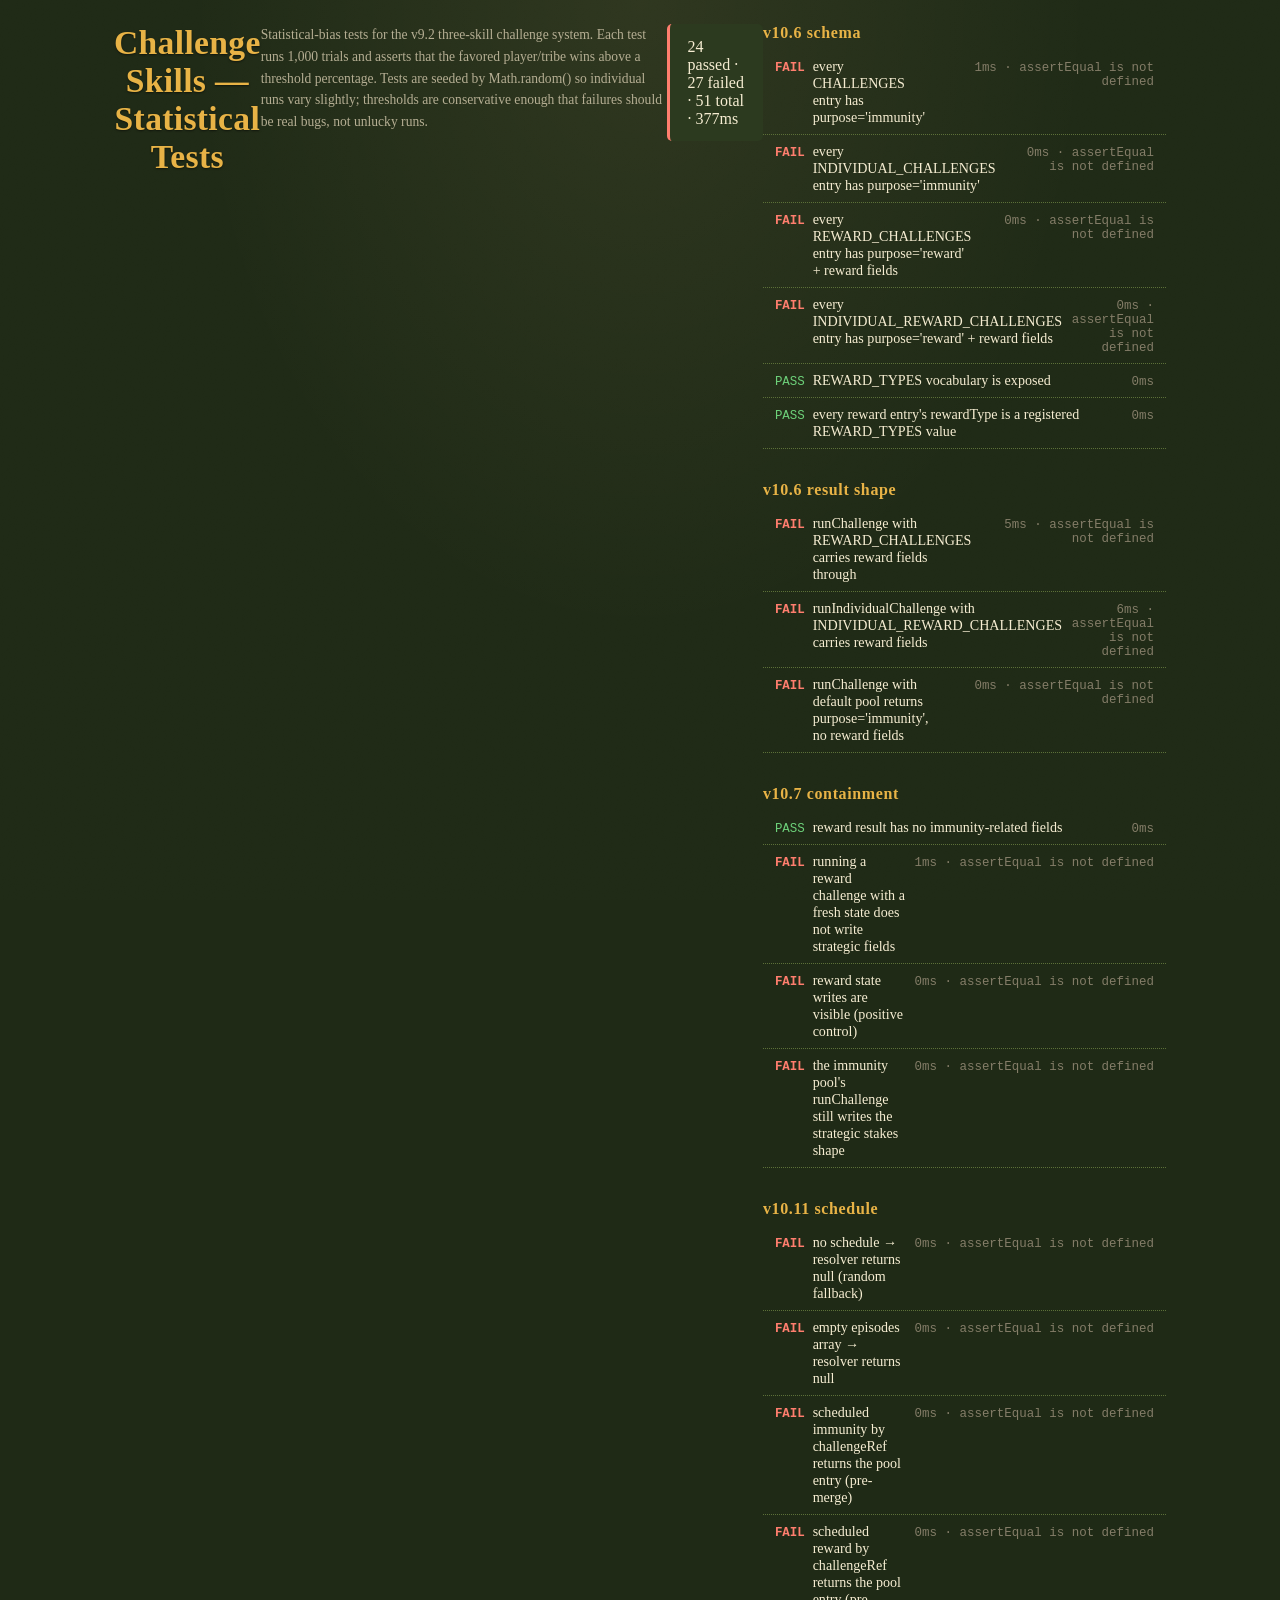
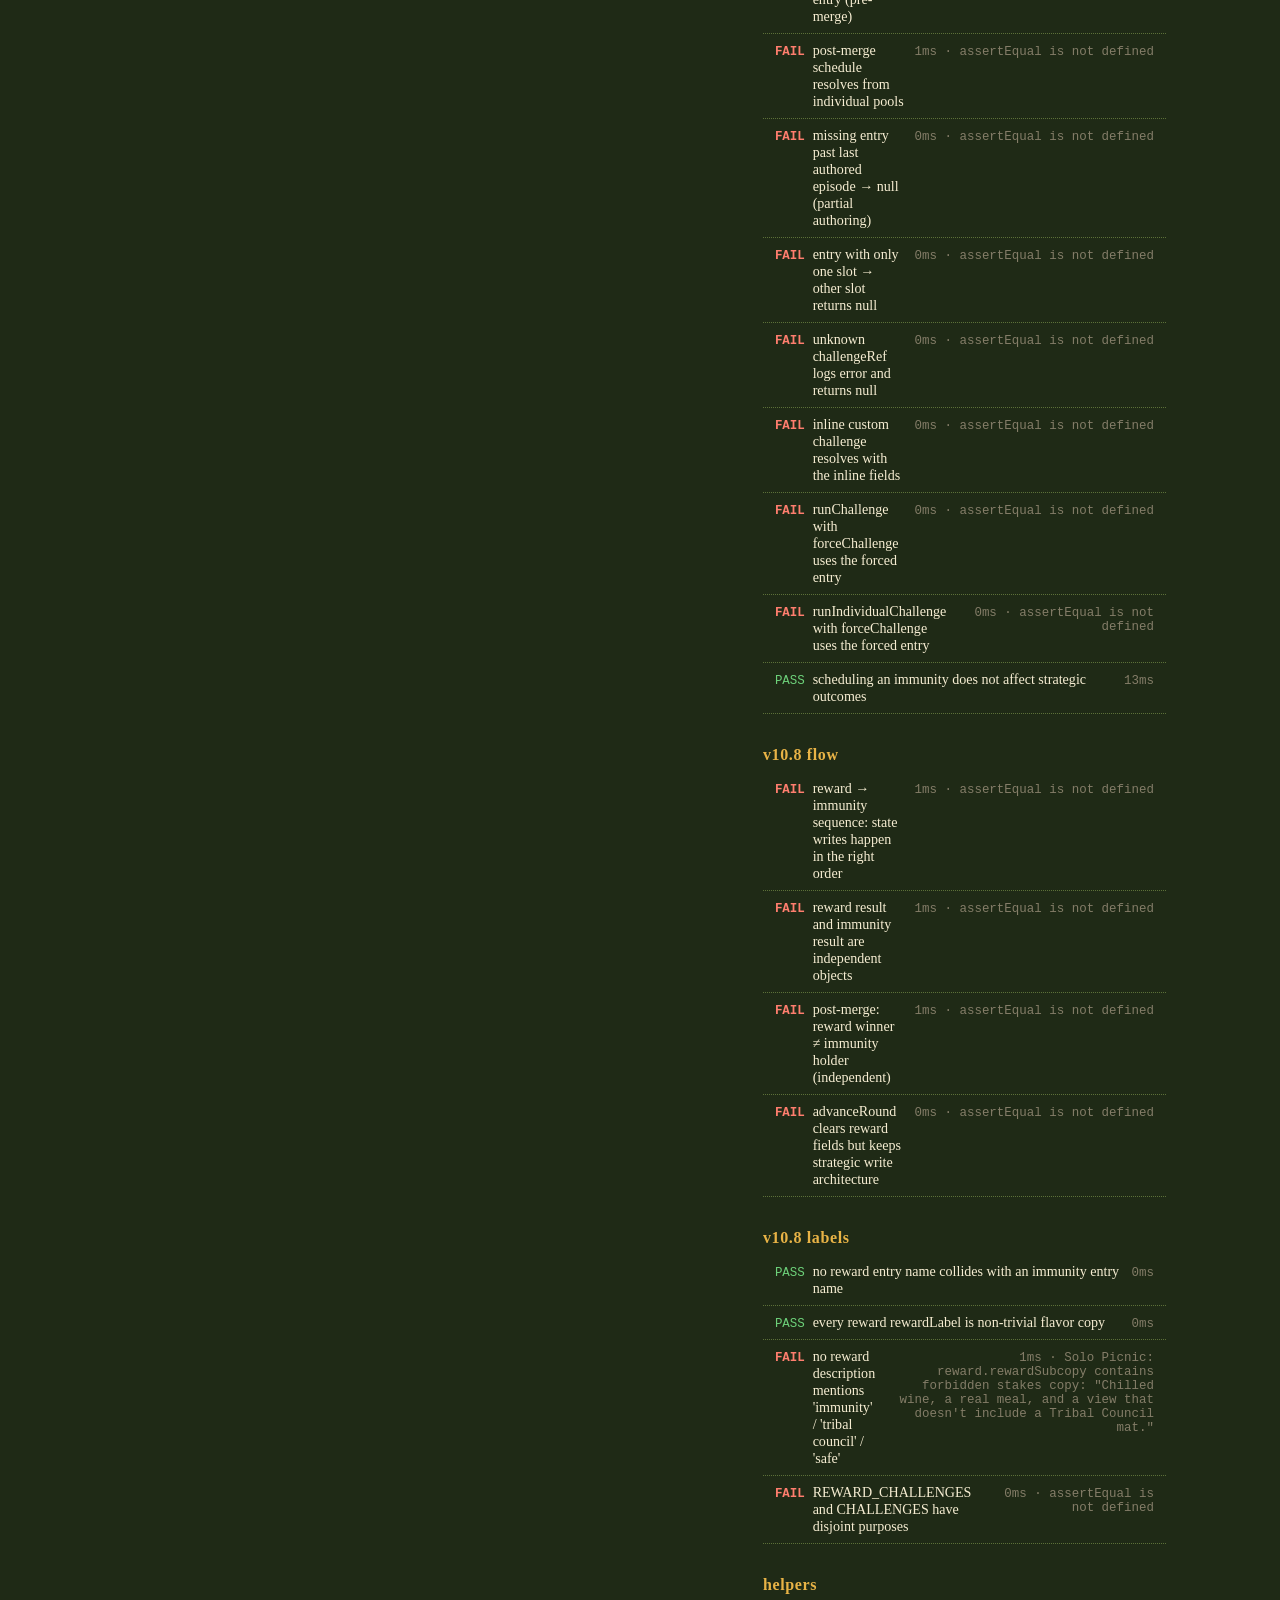
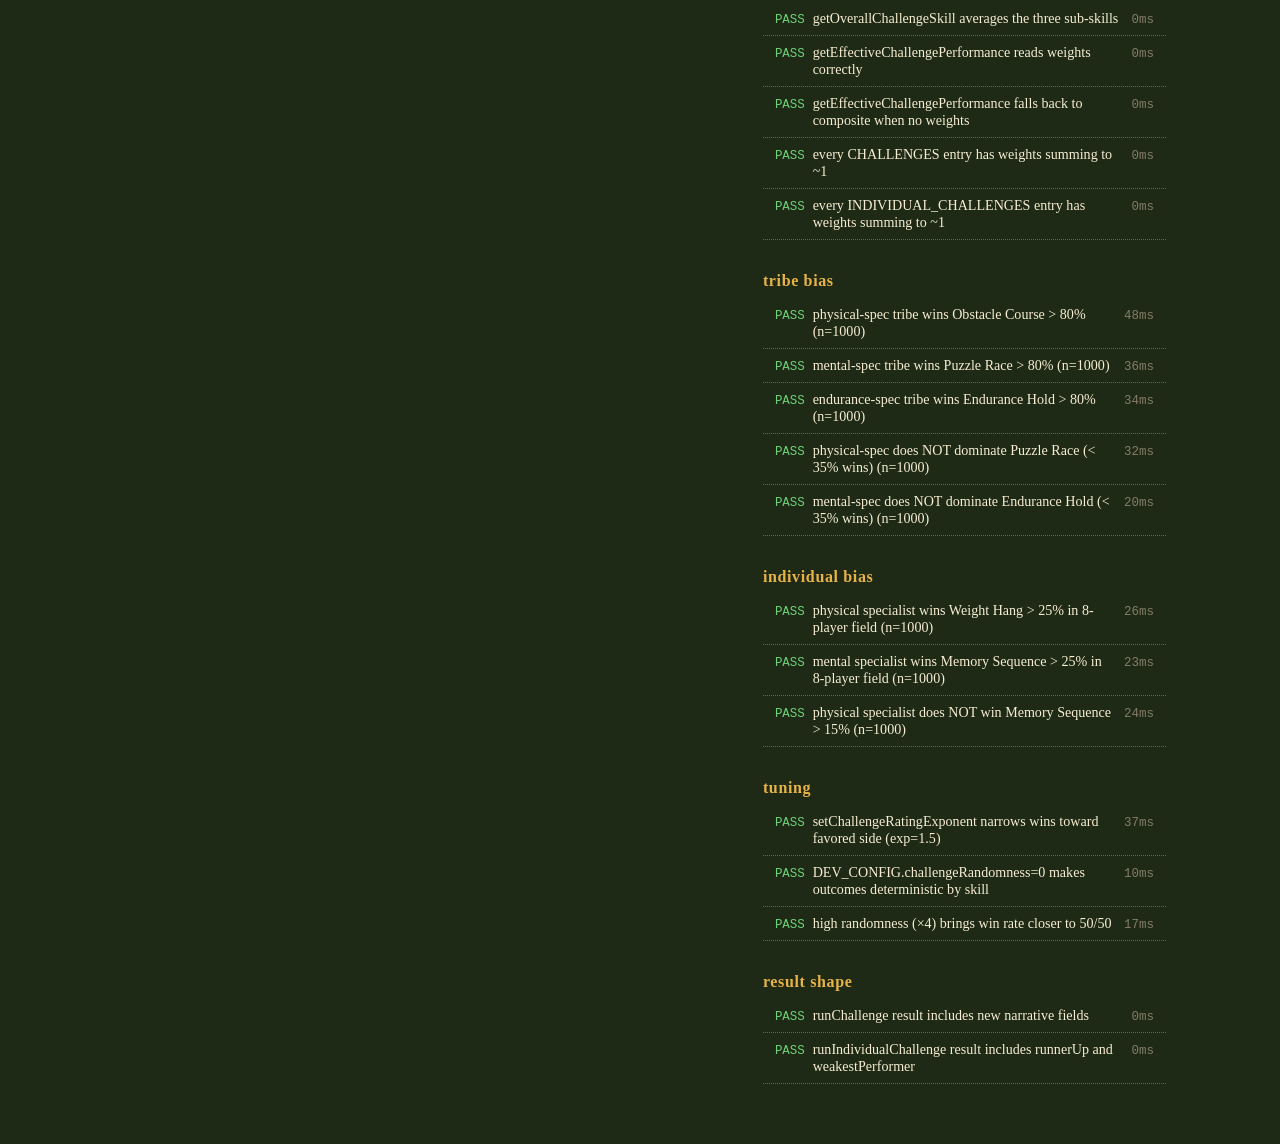
==== commit 128cb07e: "Use fixed per-episode challenge content for pre-built seasons" ====
--- a/tests-challenges.html
+++ b/tests-challenges.html
@@ -319,6 +319,178 @@
   assert(result.loser === "A" || result.loser === "B");
   assert(result.winner !== result.loser);
   assertEqual(result.purpose, "immunity");
+});
+
+// ─── Suite: v10.11 — per-episode challenge schedule ──────────────────────
+//
+// Pre-built seasons can pin specific challenges to specific episodes via
+// gameState.season.episodes. The resolver getScheduledChallenge picks
+// the right pool based on pre/post-merge + reward/immunity, looks up
+// the named challengeRef, and returns the challenge object — or null
+// when no schedule exists / the lookup misses.
+
+test("v10.11 schedule", "no schedule → resolver returns null (random fallback)", () => {
+  const state = createSeasonState();   // no episodes
+  state.round = 1;
+  assertEqual(getScheduledChallenge(state, "reward"),   null);
+  assertEqual(getScheduledChallenge(state, "immunity"), null);
+});
+
+test("v10.11 schedule", "empty episodes array → resolver returns null", () => {
+  const state = createSeasonState({ episodes: [] });
+  state.round = 1;
+  assertEqual(getScheduledChallenge(state, "reward"),   null);
+  assertEqual(getScheduledChallenge(state, "immunity"), null);
+});
+
+test("v10.11 schedule", "scheduled immunity by challengeRef returns the pool entry (pre-merge)", () => {
+  const state = createSeasonState({
+    episodes: [
+      { number: 1, immunity: { challengeRef: "Obstacle Course" } },
+    ],
+  });
+  state.round  = 1;
+  state.merged = false;
+  const ch = getScheduledChallenge(state, "immunity");
+  assert(ch, "should resolve to a challenge");
+  assertEqual(ch.name, "Obstacle Course");
+  assertEqual(ch.purpose, "immunity");
+});
+
+test("v10.11 schedule", "scheduled reward by challengeRef returns the pool entry (pre-merge)", () => {
+  const state = createSeasonState({
+    episodes: [
+      { number: 1, reward: { challengeRef: "Beach Picnic" } },
+    ],
+  });
+  state.round  = 1;
+  state.merged = false;
+  const ch = getScheduledChallenge(state, "reward");
+  assertEqual(ch.name, "Beach Picnic");
+  assertEqual(ch.purpose, "reward");
+  assertEqual(ch.rewardLabel, "a beachside picnic");
+});
+
+test("v10.11 schedule", "post-merge schedule resolves from individual pools", () => {
+  const state = createSeasonState({
+    episodes: [
+      // Episode 7 — post-merge in this synthetic state.
+      null, null, null, null, null, null,
+      {
+        number: 7,
+        reward:   { challengeRef: "Family Visit" },
+        immunity: { challengeRef: "Memory Sequence" },
+      },
+    ],
+  });
+  state.round  = 7;
+  state.merged = true;
+  const reward   = getScheduledChallenge(state, "reward");
+  const immunity = getScheduledChallenge(state, "immunity");
+  assertEqual(reward.name, "Family Visit");
+  assertEqual(reward.rewardType, "family");
+  assertEqual(immunity.name, "Memory Sequence");
+});
+
+test("v10.11 schedule", "missing entry past last authored episode → null (partial authoring)", () => {
+  // Episode 1 scheduled, Episode 2 unscheduled.
+  const state = createSeasonState({
+    episodes: [
+      { number: 1, immunity: { challengeRef: "Obstacle Course" } },
+    ],
+  });
+  state.round = 2;
+  assertEqual(getScheduledChallenge(state, "immunity"), null,
+    "no entry for ep 2 should fall back");
+});
+
+test("v10.11 schedule", "entry with only one slot → other slot returns null", () => {
+  // Episode entry has only `immunity`, asking for `reward` → null.
+  const state = createSeasonState({
+    episodes: [
+      { number: 1, immunity: { challengeRef: "Obstacle Course" } },
+    ],
+  });
+  state.round = 1;
+  assertEqual(getScheduledChallenge(state, "reward"), null);
+});
+
+test("v10.11 schedule", "unknown challengeRef logs error and returns null", () => {
+  const state = createSeasonState({
+    episodes: [
+      { number: 1, immunity: { challengeRef: "Definitely Not A Real Challenge" } },
+    ],
+  });
+  state.round = 1;
+  // Suppress + capture console.error for the test.
+  const orig = console.error;
+  let errMsg = "";
+  console.error = (msg) => { errMsg = msg; };
+  try {
+    const ch = getScheduledChallenge(state, "immunity");
+    assertEqual(ch, null);
+    assert(/Definitely Not A Real Challenge/.test(errMsg),
+      "should log an error mentioning the bad challengeRef");
+  } finally {
+    console.error = orig;
+  }
+});
+
+test("v10.11 schedule", "inline custom challenge resolves with the inline fields", () => {
+  const state = createSeasonState({
+    episodes: [
+      {
+        number: 1,
+        reward: {
+          name:        "Custom Reward",
+          description: "Tribes did something custom.",
+          challengeType:         "physical",
+          challengeSkillWeights: { physical: 0.7, mental: 0.1, endurance: 0.2 },
+          rewardType:            "food",
+          rewardLabel:           "a custom prize",
+          rewardSubcopy:         "Custom subcopy.",
+        },
+      },
+    ],
+  });
+  state.round  = 1;
+  state.merged = false;
+  const ch = getScheduledChallenge(state, "reward");
+  assertEqual(ch.name, "Custom Reward");
+  assertEqual(ch.description, "Tribes did something custom.");
+  assertEqual(ch.purpose, "reward");
+  assertEqual(ch.rewardType, "food");
+  assertEqual(ch.rewardLabel, "a custom prize");
+});
+
+test("v10.11 schedule", "runChallenge with forceChallenge uses the forced entry", () => {
+  const tribes = { A: makeTribeBalanced(), B: makeTribeBalanced() };
+  const forced = CHALLENGES.find(c => c.name === "Endurance Hold");
+  const result = runChallenge(tribes, CHALLENGES, forced);
+  assertEqual(result.name, "Endurance Hold",
+    "forceChallenge must pin the result name regardless of random pick");
+});
+
+test("v10.11 schedule", "runIndividualChallenge with forceChallenge uses the forced entry", () => {
+  const members = Array.from({ length: 6 }, (_, i) => makeContestant(`m${i}`, `M${i}`, 6, 6, 6));
+  const forced  = INDIVIDUAL_CHALLENGES.find(c => c.name === "Memory Sequence");
+  const result  = runIndividualChallenge(members, INDIVIDUAL_CHALLENGES, forced);
+  assertEqual(result.name, "Memory Sequence");
+});
+
+test("v10.11 schedule", "scheduling an immunity does not affect strategic outcomes", () => {
+  // The schedule pins WHICH challenge runs, but skill-weighting + noise
+  // still determine the winner. Run the same scheduled challenge against
+  // a heavily mismatched setup; the stronger tribe should still win
+  // statistically, just like with a random pool pick.
+  const forced = CHALLENGES.find(c => c.name === "Obstacle Course");
+  let wins = 0;
+  for (let i = 0; i < 200; i++) {
+    const tribes = { A: makeTribeOfSpec("physical"), B: makeTribeBalanced() };
+    if (runChallenge(tribes, CHALLENGES, forced).winner === "A") wins++;
+  }
+  // Same > 80% threshold the random-pool tribe-bias tests use.
+  assertWinRate(wins, 200, 80, "physical-spec vs balanced (forced Obstacle Course)");
 });
 
 // ─── Suite: v10.8 — episode flow regression ───────────────────────────────
--- a/src/styles.css
+++ b/src/styles.css
@@ -3491,6 +3491,19 @@
   gap: 0.5rem;
   flex: 1;
 }
+/* v10.9: small eyebrow tag for pre-built season cards. Sits above the
+   season name. Uses the same uppercase + letter-spacing treatment as
+   other eyebrows in the design system so the category reads as a label,
+   not a heading. */
+.season-card-eyebrow {
+  font-size: 0.65rem;
+  text-transform: uppercase;
+  letter-spacing: 0.16em;
+  color: var(--gold);
+  font-weight: bold;
+  margin: 0 0 0.2rem;
+}
+
 .season-card-name {
   font-size: 1.2rem;
   margin: 0;
